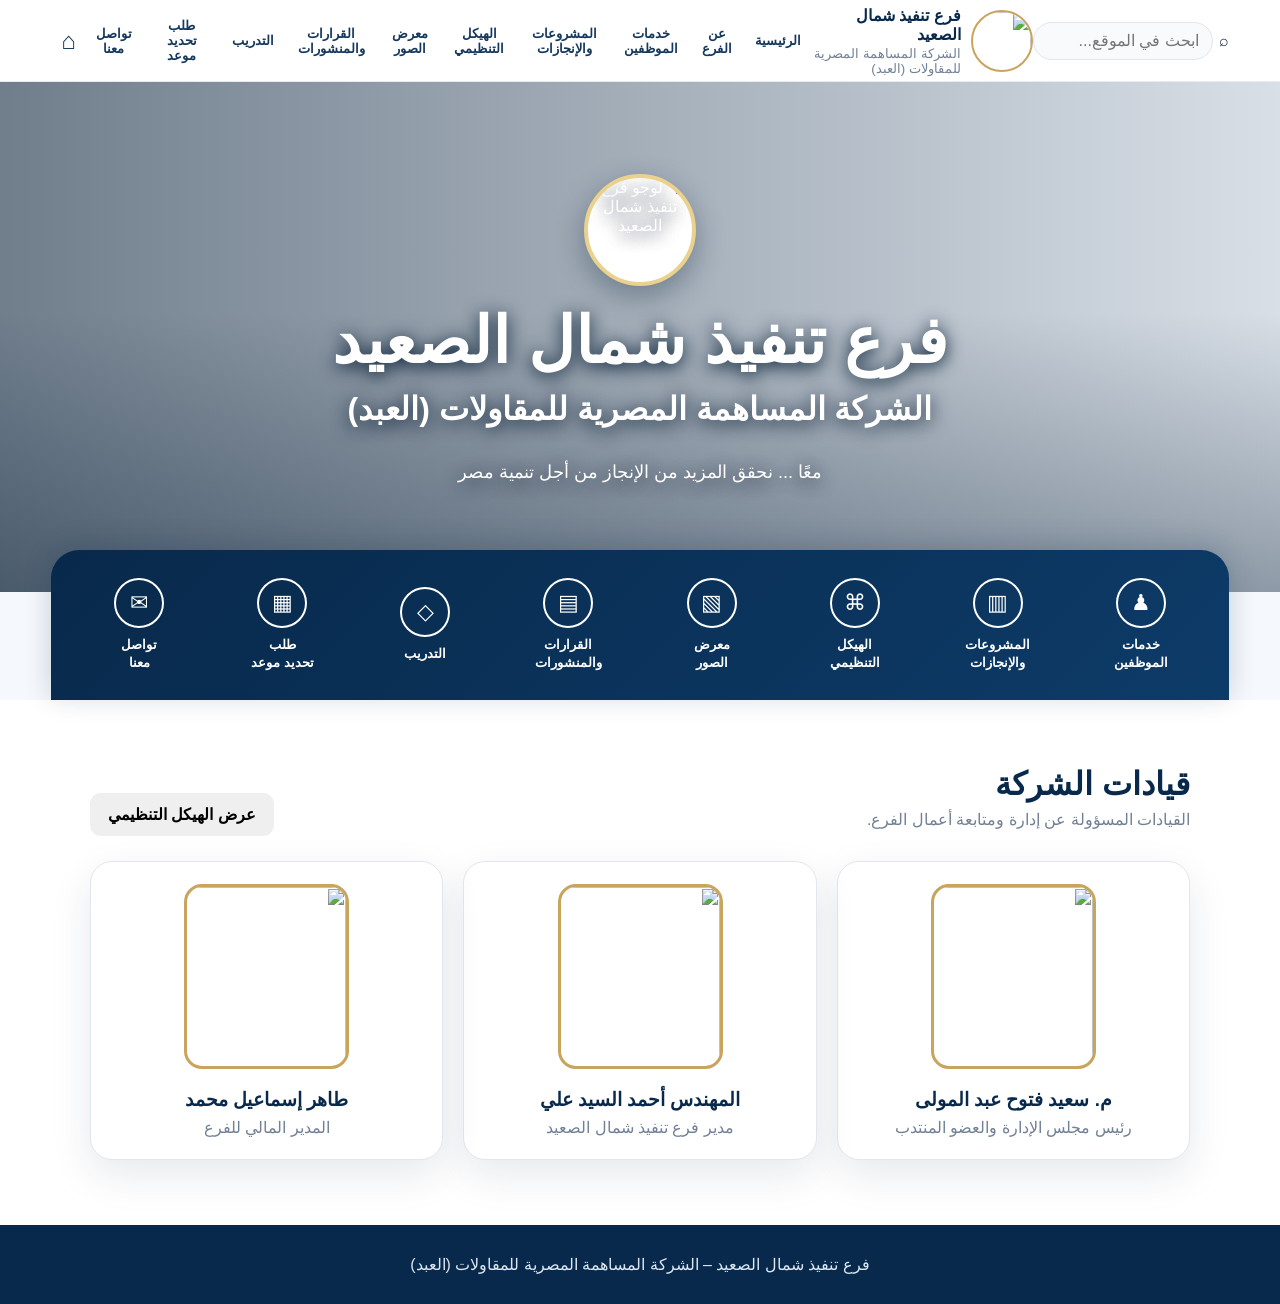
==== index.html @ 3999a6b5 "Add files via upload" ====
<!doctype html><html lang="ar" dir="rtl"><head><meta charset="utf-8"><meta name="viewport" content="width=device-width,initial-scale=1"><title>فرع تنفيذ شمال الصعيد | المنصة المؤسسية</title><style>
:root{--navy:#08294b;--navy2:#0d3b68;--blue:#1767a8;--gold:#c8a45d;--gold2:#ead28e;--bg:#f5f8fc;--line:#e1e7ef;--text:#132238;--muted:#718096;--green:#1f9d73;--red:#c94c4c;--shadow:0 15px 40px rgba(8,41,75,.10)}*{box-sizing:border-box}html,body{margin:0;font-family:"Segoe UI",Tahoma,Arial,sans-serif;background:var(--bg);color:var(--text)}button,input,select,textarea{font:inherit}button{cursor:pointer}.hidden{display:none!important}.top{height:82px;background:#fff;display:flex;align-items:center;justify-content:space-between;padding:0 4%;position:sticky;top:0;z-index:100;border-bottom:1px solid #e6ebf2}.top .brand{display:flex;align-items:center;gap:10px}.brand img{width:62px;height:62px;object-fit:cover;border-radius:50%;border:2px solid var(--gold)}.brand b{color:var(--navy);font-size:16px}.brand small{display:block;color:var(--muted);margin-top:2px}.topnav{display:flex;gap:3px;align-items:center}.topnav button,.homeicon{border:0;background:transparent;color:#14385e;padding:10px 10px;border-radius:9px;font-weight:700;font-size:13px}.topnav button:hover,.homeicon:hover{background:#eef4fa}.homeicon{font-size:24px}.search{display:flex;align-items:center;gap:6px}.search input{width:180px;border:1px solid #dfe6ee;border-radius:22px;padding:9px 13px;background:#f8fafc}.hero{min-height:510px;background:linear-gradient(90deg,rgba(3,26,49,.55),rgba(7,41,75,.12)),url('assets/hero-bg.png') center/cover;display:grid;place-items:center;text-align:center;color:#fff;position:relative}.hero:after{content:"";position:absolute;inset:0;background:linear-gradient(180deg,transparent 45%,rgba(3,25,48,.35))}.hero-content{position:relative;z-index:1;text-shadow:0 3px 18px #001a30;display:flex;flex-direction:column;align-items:center}.hero-logo{width:112px;height:112px;border-radius:50%;object-fit:cover;border:4px solid #ead28e;box-shadow:0 10px 30px #001a3055;margin-bottom:18px;background:#fff}.hero h1{font-size:clamp(40px,5vw,68px);margin:0 0 12px}.hero h2{font-size:clamp(20px,2.5vw,32px);margin:0 0 15px}.hero p{font-size:18px}.quick{width:min(1180px,92%);margin:-42px auto 0;position:relative;z-index:5;background:linear-gradient(135deg,var(--navy),var(--navy2));border-radius:28px 28px 0 0;padding:20px;display:grid;grid-template-columns:repeat(8,1fr);gap:7px;box-shadow:0 -4px 28px rgba(8,41,75,.2)}.quick button{border:0;background:transparent;color:#fff;border-radius:16px;min-height:105px;padding:8px 4px;display:flex;flex-direction:column;align-items:center;justify-content:center;gap:8px}.quick button:hover{background:#ffffff14;transform:translateY(-2px)}.qi{width:50px;height:50px;border:2px solid #fff;border-radius:50%;display:grid;place-items:center;font-size:22px}.quick strong{font-size:13px;line-height:1.4}.leaders{padding:65px 7%;background:#fff}.sectionhead{display:flex;justify-content:space-between;align-items:end;gap:20px;max-width:1100px;margin:0 auto 25px}.sectionhead h2{margin:0;color:var(--navy);font-size:32px}.sectionhead p{margin:7px 0;color:var(--muted)}.cards{display:grid;grid-template-columns:repeat(3,1fr);gap:20px;max-width:1100px;margin:auto}.leader{background:#fff;border:1px solid var(--line);border-radius:22px;padding:22px;text-align:center;box-shadow:var(--shadow)}.leader img{width:165px;height:185px;object-fit:cover;border-radius:18px;border:3px solid var(--gold)}.leader h3{color:var(--navy);margin:13px 0 7px}.leader p{color:var(--muted);margin:0}.footer{background:var(--navy);color:#dce7f3;padding:30px 7%;text-align:center}.watermark{position:fixed;left:50%;top:50%;transform:translate(-50%,-50%);width:min(430px,42vw);height:min(430px,42vw);background:url('assets/logo-watermark.png') center/contain no-repeat;opacity:.09;pointer-events:none;z-index:2}.screen{min-height:calc(100vh - 82px);padding:28px 6%;position:relative;z-index:10}.back{border:1px solid var(--line);background:#fff;color:var(--navy);padding:10px 16px;border-radius:11px;font-weight:800;margin-bottom:18px}.panel{background:#fff;border:1px solid var(--line);border-radius:20px;padding:25px;box-shadow:var(--shadow)}.grid{display:grid;grid-template-columns:repeat(3,1fr);gap:18px}.card{background:#fff;border:1px solid var(--line);border-radius:18px;padding:20px;box-shadow:0 8px 25px rgba(8,41,75,.06)}.btn{border:0;border-radius:11px;padding:12px 18px;font-weight:800}.gold{background:linear-gradient(135deg,var(--gold),var(--gold2));color:var(--navy)}.blue{background:var(--navy);color:#fff}.login{min-height:100vh;background:linear-gradient(90deg,rgba(3,26,49,.66),rgba(7,41,75,.25)),url('assets/hero-bg.png') center/cover;display:grid;place-items:center;padding:25px}.loginbox{width:min(470px,100%);background:#fff;border-radius:25px;padding:32px;box-shadow:0 30px 80px #00172e88}.loginbox .logo{width:100px;height:100px;display:block;margin:0 auto 15px;border-radius:50%;border:3px solid var(--gold);object-fit:cover}.loginbox h1{text-align:center;color:var(--navy);margin:0}.loginbox p{text-align:center;color:var(--muted)}label{display:block;font-weight:800;margin:15px 0 7px}input,select,textarea{width:100%;padding:13px;border:1px solid #d8e0e9;border-radius:11px;background:#fbfcfe;outline:0}input:focus,select:focus,textarea:focus{border-color:var(--gold);box-shadow:0 0 0 3px #c8a45d22}.passwrap{position:relative}.passwrap input{padding-left:55px}.eye{position:absolute;left:8px;top:50%;transform:translateY(-50%);border:0;background:transparent;width:40px;height:40px;color:#526b84}.remember{display:flex;align-items:center;gap:8px;font-weight:700;margin:15px 0}.remember input{width:auto}.loginbtn{width:100%;border:0;border-radius:11px;padding:14px;background:var(--navy);color:#fff;font-weight:900}.internal{min-height:100vh;background:#f3f6fa}.sidebar{position:fixed;right:0;top:0;bottom:0;width:280px;background:linear-gradient(180deg,#06172c,#0b3158);color:#fff;padding:20px 14px;z-index:200;overflow:auto}.sidebrand{display:flex;gap:10px;align-items:center;padding:7px 8px 20px;border-bottom:1px solid #ffffff18}.sidebrand img{width:46px;height:46px;border-radius:50%;border:2px solid var(--gold);object-fit:cover}.sidebrand small{display:block;color:#b6c6d8}.sidemenu{margin-top:15px}.sidemenu button{width:100%;border:0;background:transparent;color:#d8e3ef;text-align:right;padding:12px 13px;border-radius:10px;margin:2px 0}.sidemenu button:hover,.sidemenu button.active{background:#ffffff14;color:#fff}.main{margin-right:280px;min-height:100vh}.internalhead{height:78px;background:#fff;border-bottom:1px solid var(--line);display:flex;align-items:center;justify-content:space-between;padding:0 28px;position:sticky;top:0;z-index:150}.content{padding:28px}.welcome{background:linear-gradient(135deg,var(--navy),#145386);color:#fff;border-radius:22px;padding:27px;display:flex;justify-content:space-between;align-items:center}.stats{display:grid;grid-template-columns:repeat(4,1fr);gap:15px;margin:18px 0}.stat{background:#fff;border:1px solid var(--line);border-radius:16px;padding:18px}.stat b{font-size:27px;color:var(--navy);display:block}.servicegrid,.itgrid{display:grid;grid-template-columns:repeat(4,1fr);gap:16px}.service,.itcard{background:#fff;border:1px solid var(--line);border-radius:18px;padding:20px;cursor:pointer;box-shadow:0 8px 25px rgba(8,41,75,.05)}.service:hover,.itcard:hover{transform:translateY(-2px);box-shadow:var(--shadow)}.icon{width:48px;height:48px;border-radius:14px;background:#f6efe0;color:#826525;display:grid;place-items:center;font-size:22px;margin-bottom:12px}.service h3,.itcard h3{color:var(--navy);margin:0 0 7px}.service p,.itcard p{color:var(--muted);font-size:13px;line-height:1.7}.toast{position:fixed;bottom:22px;left:22px;background:var(--navy);color:#fff;padding:13px 18px;border-radius:11px;z-index:500;display:none}.toast.show{display:block}.modal{position:fixed;inset:0;background:#0008;z-index:400;display:grid;place-items:center;padding:20px}.modalbox{background:#fff;border-radius:20px;padding:25px;width:min(430px,100%)}.table{width:100%;border-collapse:collapse}.table th,.table td{padding:12px;border-bottom:1px solid #eee;text-align:right}.table th{color:var(--navy);background:#f7f9fb}.notice{padding:15px;border-right:4px solid var(--gold);background:#fff8e9;border-radius:12px;color:#654e1e}.public-title{margin-bottom:22px}.public-title h2{margin:0;color:var(--navy);font-size:30px}.public-title p{color:var(--muted)}.gallery{display:grid;grid-template-columns:repeat(3,1fr);gap:18px}.gallery img{width:100%;height:240px;object-fit:cover;border-radius:18px}.permission{text-align:center;padding:70px}.permission .lock{font-size:50px}@media(max-width:1050px){.topnav{display:none}.search{display:none}.quick{grid-template-columns:repeat(4,1fr)}.grid,.cards,.gallery{grid-template-columns:1fr 1fr}.servicegrid,.itgrid{grid-template-columns:1fr 1fr}.sidebar{width:230px}.main{margin-right:230px}.stats{grid-template-columns:1fr 1fr}}@media(max-width:650px){.hero{min-height:430px}.quick{grid-template-columns:repeat(2,1fr)}.grid,.cards,.gallery,.servicegrid,.itgrid,.stats{grid-template-columns:1fr}.sidebar{position:relative;width:100%;height:auto}.main{margin:0}.internalhead{position:relative}.welcome{display:block}.content{padding:16px}.watermark{width:300px;height:300px}}
</style></head><body><div id="app"></div><div id="toast" class="toast"></div><div id="modal" class="hidden"></div><div class="watermark"></div><script>
const accounts={
'NEE-00125':{pass:'North@2026',name:'أحمد محمد',title:'مهندس تنفيذ',dept:'فرع تنفيذ شمال الصعيد',role:'موظف',perms:['hr','training','complaints','decisions','announcements','employee']},
'NEE-ST001':{pass:'Store@2026',name:'محمود علي',title:'مسؤول المخازن',dept:'إدارة المخازن',role:'مسؤول المخازن',perms:['hr','warehouse','training','complaints','decisions','announcements','employee']},
'NEE-PL001':{pass:'Plan@2026',name:'سارة أحمد',title:'مسؤول التخطيط والمتابعة',dept:'التخطيط والمتابعة',role:'التخطيط والمتابعة',perms:['hr','reports','training','complaints','decisions','announcements','employee']},
'NEE-MGR001':{pass:'Manager@2026',name:'المهندس أحمد السيد علي',title:'مدير فرع تنفيذ شمال الصعيد',dept:'الإدارة العليا للفرع',role:'مدير الفرع',perms:['all']},
'NEE-IT001':{pass:'IT@2026',name:'خالد حسن',title:'مسؤول نظم المعلومات',dept:'تكنولوجيا المعلومات',role:'IT Administrator',perms:['hr','training','complaints','decisions','announcements','employee','admin']}
};let current=null;
const esc=s=>String(s).replace(/[&<>"']/g,m=>({'&':'&amp;','<':'&lt;','>':'&gt;','"':'&quot;',"'":'&#039;'}[m]));
function toast(t){const e=document.getElementById('toast');e.textContent=t;e.classList.add('show');setTimeout(()=>e.classList.remove('show'),2200)}
function home(){document.getElementById('app').innerHTML=`<header class="top"><div class="search"><span>⌕</span><input placeholder="ابحث في الموقع..." onkeydown="if(event.key==='Enter')toast('جاري البحث في الموقع')"></div><div class="brand"><img src="assets/logo.jpeg"><div><b>فرع تنفيذ شمال الصعيد</b><small>الشركة المساهمة المصرية للمقاولات (العبد)</small></div></div><nav class="topnav"><button onclick="home()">الرئيسية</button><button onclick="publicPage('about')">عن الفرع</button><button onclick="login()">خدمات الموظفين</button><button onclick="publicPage('projects')">المشروعات والإنجازات</button><button onclick="publicPage('org')">الهيكل التنظيمي</button><button onclick="publicPage('gallery')">معرض الصور</button><button onclick="publicPage('decisions')">القرارات والمنشورات</button><button onclick="publicPage('training')">التدريب</button><button onclick="appointment()">طلب تحديد موعد</button><button onclick="publicPage('contact')">تواصل معنا</button></nav><button class="homeicon" onclick="home()">⌂</button></header><section class="hero"><div class="hero-content"><img class="hero-logo" src="assets/logo.jpeg" alt="لوجو فرع تنفيذ شمال الصعيد"><h1>فرع تنفيذ شمال الصعيد</h1><h2>الشركة المساهمة المصرية للمقاولات (العبد)</h2><p>معًا ... نحقق المزيد من الإنجاز من أجل تنمية مصر</p></div></section><div class="quick"><button onclick="login()"><span class="qi">♟</span><strong>خدمات<br>الموظفين</strong></button><button onclick="publicPage('projects')"><span class="qi">▥</span><strong>المشروعات<br>والإنجازات</strong></button><button onclick="publicPage('org')"><span class="qi">⌘</span><strong>الهيكل<br>التنظيمي</strong></button><button onclick="publicPage('gallery')"><span class="qi">▧</span><strong>معرض<br>الصور</strong></button><button onclick="publicPage('decisions')"><span class="qi">▤</span><strong>القرارات<br>والمنشورات</strong></button><button onclick="publicPage('training')"><span class="qi">◇</span><strong>التدريب</strong></button><button onclick="appointment()"><span class="qi">▦</span><strong>طلب<br>تحديد موعد</strong></button><button onclick="publicPage('contact')"><span class="qi">✉</span><strong>تواصل<br>معنا</strong></button></div><section class="leaders"><div class="sectionhead"><div><h2>قيادات الشركة</h2><p>القيادات المسؤولة عن إدارة ومتابعة أعمال الفرع.</p></div><button class="btn" onclick="publicPage('org')">عرض الهيكل التنظيمي</button></div><div class="cards"><div class="leader"><img src="assets/saeed.jpg"><h3>م. سعيد فتوح عبد المولى</h3><p>رئيس مجلس الإدارة والعضو المنتدب</p></div><div class="leader"><img src="assets/ahmed.jpg"><h3>المهندس أحمد السيد علي</h3><p>مدير فرع تنفيذ شمال الصعيد</p></div><div class="leader"><img src="assets/taher.jpg"><h3>طاهر إسماعيل محمد</h3><p>المدير المالي للفرع</p></div></div></section><footer class="footer">فرع تنفيذ شمال الصعيد – الشركة المساهمة المصرية للمقاولات (العبد)</footer>`}
function back(){home()}
function publicPage(id){const pages={about:['عن الفرع','نبذة تعريفية عن الفرع ونطاق العمل.','<div class="panel"><p style="line-height:2">فرع تنفيذ شمال الصعيد تابع للشركة المساهمة المصرية للمقاولات (العبد)، ويعمل في مجالات التشييد والبنية الأساسية والمرافق.</p><div class="grid"><div class="card"><h3>نطاق العمل</h3><p>العاصمة الإدارية الجديدة، الفيوم، بني سويف، المنيا، أسيوط، سوهاج.</p></div><div class="card"><h3>مجالات العمل</h3><p>التشييد، البنية الأساسية، شبكات المياه والصرف والمشروعات المرتبطة بخطط الدولة.</p></div><div class="card"><h3>المنصة</h3><p>منصة عامة وبوابة موظفين داخلية وفق الصلاحيات.</p></div></div></div>'],projects:['المشروعات والإنجازات','نماذج من مشروعات الفرع.','<div class="grid"><div class="card"><h3>محطة مياه طهطا وشبكاتها – سوهاج</h3><p>مشروع مياه وشبكات بمحافظة سوهاج.</p></div><div class="card"><h3>مشروعات البنية الأساسية</h3><p>تنفيذ ومتابعة مشروعات البنية الأساسية ضمن نطاق الفرع.</p></div><div class="card"><h3>العاصمة الإدارية الجديدة</h3><p>أعمال ومشروعات بالحي الأول – الأسبقية الأولى.</p></div></div>'],org:['الهيكل التنظيمي للفرع','قيادات الفرع والمسؤوليات الرئيسية.','<div class="cards"><div class="leader"><div style="font-size:55px">👤</div><h3>رئيس مجلس الإدارة غير التنفيذي</h3><p>تضاف الصورة بعد اعتمادها.</p></div><div class="leader"><img src="assets/saeed.jpg"><h3>م. سعيد فتوح عبد المولى</h3><p>رئيس مجلس الإدارة والعضو المنتدب</p></div><div class="leader"><img src="assets/ahmed.jpg"><h3>المهندس أحمد السيد علي</h3><p>مدير فرع تنفيذ شمال الصعيد</p></div><div class="leader"><img src="assets/taher.jpg"><h3>طاهر إسماعيل محمد</h3><p>المدير المالي للفرع</p></div></div>'],gallery:['معرض الصور','لقطات من أعمال ومشروعات الفرع.','<div class="gallery"><img src="assets/hero-bg.png"><img src="assets/hero-bg.png"><img src="assets/hero-bg.png"></div>'],decisions:['القرارات والمنشورات','محتوى عام منشور للزوار.','<div class="grid"><div class="card"><h3>قرارات ومنشورات الفرع</h3><p>هذه الصفحة العامة تعرض ما تم اعتماده للنشر.</p></div></div>'],training:['التدريب','برامج ومجالات التدريب.','<div class="grid"><div class="card"><h3>إدارة المشروعات</h3><p>برامج تدريبية في إدارة المشروعات.</p></div><div class="card"><h3>إدارة العقود وFIDIC</h3><p>برامج متخصصة في إدارة العقود.</p></div></div>'],contact:['تواصل معنا','بيانات التواصل مع الفرع.','<div class="panel"><p><b>الهاتف:</b> يضاف من لوحة IT</p><p><b>العنوان:</b> فرع تنفيذ شمال الصعيد</p><p><b>البريد:</b> يضاف من لوحة IT</p></div>']};const p=pages[id];if(!p)return home();document.getElementById('app').innerHTML=`<header class="top"><div></div><div class="brand"><img src="assets/logo.jpeg"><div><b>فرع تنفيذ شمال الصعيد</b><small>الشركة المساهمة المصرية للمقاولات (العبد)</small></div></div><button class="homeicon" onclick="home()">⌂</button></header><main class="screen"><button class="back" onclick="home()">← العودة للرئيسية</button><div class="public-title"><h2>${p[0]}</h2><p>${p[1]}</p></div>${p[2]}</main>`}
function appointment(){document.getElementById('app').innerHTML=`<header class="top"><div></div><div class="brand"><img src="assets/logo.jpeg"><div><b>فرع تنفيذ شمال الصعيد</b><small>الشركة المساهمة المصرية للمقاولات (العبد)</small></div></div><button class="homeicon" onclick="home()">⌂</button></header><main class="screen"><button class="back" onclick="home()">← العودة للرئيسية</button><div class="panel" style="max-width:850px;margin:auto"><div class="public-title"><h2>طلب تحديد موعد</h2><p>يمكنك إرسال طلب لمقابلة أحد المسؤولين.</p></div><label>الاسم</label><input id="apName"><label>رقم الهاتف</label><input id="apPhone"><label>الشخص المطلوب مقابلته</label><input id="apPerson"><label>سبب الزيارة</label><input id="apReason"><label>التاريخ المقترح</label><input id="apDate" type="date"><label>التفاصيل</label><textarea id="apDetails" rows="4"></textarea><button class="btn gold" style="margin-top:18px" onclick="sendAppointment()">إرسال الطلب</button></div></main>`}
function sendAppointment(){if(!document.getElementById('apName').value||!document.getElementById('apPhone').value){toast('يرجى إدخال الاسم ورقم الهاتف');return}toast('تم إرسال طلب الموعد بنجاح');setTimeout(home,700)}
function login(){document.getElementById('app').innerHTML=`<main class="login"><div class="loginbox"><img class="logo" src="assets/logo.jpeg"><h1>بوابة خدمات الموظفين</h1><p>فرع تنفيذ شمال الصعيد</p><label>اسم المستخدم</label><input id="user" autocomplete="username" placeholder="مثال: NEE-00125"><label>كلمة المرور</label><div class="passwrap"><input id="pass" type="password" autocomplete="current-password" placeholder="••••••••"><button class="eye" type="button" onclick="togglePassword()" aria-label="إظهار كلمة المرور">◉</button></div><label class="remember"><input id="remember" type="checkbox"> تذكرني على هذا الجهاز</label><button class="loginbtn" onclick="doLogin()">تسجيل الدخول</button><button class="btn" style="width:100%;margin-top:10px" onclick="home()">العودة للموقع العام</button></div></main>`;try{const r=JSON.parse(localStorage.getItem('northRemember')||'null');if(r&&accounts[r.u]&&accounts[r.u].pass===r.p){user.value=r.u;pass.value=r.p;remember.checked=true}}catch(e){}}
function togglePassword(){const p=document.getElementById('pass');if(!p)return;p.type=p.type==='password'?'text':'password'}
function doLogin(){const u=document.getElementById('user').value.trim(),p=document.getElementById('pass').value;if(!accounts[u]||accounts[u].pass!==p){toast('اسم المستخدم أو كلمة المرور غير صحيحة');return}if(document.getElementById('remember').checked)localStorage.setItem('northRemember',JSON.stringify({u,p}));else localStorage.removeItem('northRemember');current={...accounts[u],id:u};internal()}
function can(k){return current&& (current.perms.includes('all')||current.perms.includes(k))}
function internal(){document.getElementById('app').innerHTML=`<div class="internal"><aside class="sidebar"><div class="sidebrand"><img src="assets/logo.jpeg"><div><b>شمال الصعيد</b><small>بوابة الموظفين</small></div></div><div class="sidemenu"><button onclick="dashboard()">⌂ لوحة التحكم</button><button onclick="profile()">👤 ملفي الوظيفي</button><b style="display:block;color:#7890a8;font-size:11px;padding:18px 12px 6px">الخدمات</b>${[['hr','👤 الموارد البشرية'],['warehouse','📦 المخازن'],['reports','📊 التقارير والمتابعة'],['employee','🏆 الموظف المثالي'],['training','🎓 التدريب'],['complaints','💬 الشكاوى والمقترحات'],['decisions','📜 القرارات والمنشورات'],['announcements','📣 إعلانات الموظفين'],['assets','🚗 الأصول والحركة'],['admin','⚙ الإدارة الفنية للنظام']].map(x=>`<button onclick="service('${x[0]}')">${x[1]}</button>`).join('')}<button onclick="logout()">↪ تسجيل الخروج</button></div></aside><main class="main"><header class="internalhead"><div><b>بوابة خدمات الموظفين</b><span style="color:#8996a7"> / ${esc(current.role)}</span></div><div><b>${esc(current.name)}</b> <button class="btn" onclick="logout()">تسجيل الخروج</button></div></header><div class="content" id="inside"></div></main></div>`;dashboard()}
function dashboard(){document.getElementById('inside').innerHTML=`<div class="welcome"><div><h1>مرحبًا بك، ${esc(current.name)}</h1><p>${esc(current.title)} • ${esc(current.dept)}</p></div><div>● الحساب نشط</div></div><div class="stats"><div class="stat">الإجازات المتاحة<b>21</b>يوم</div><div class="stat">طلبات قيد المتابعة<b>3</b>طلب</div><div class="stat">التقييم السنوي<b>92%</b></div><div class="stat">اكتمال الملف<b>88%</b></div></div><h2 style="color:var(--navy)">الخدمات المتاحة</h2><div class="servicegrid">${[['hr','👤','الموارد البشرية','الملف الوظيفي والإجازات وتقييم الأداء.'],['warehouse','📦','المخازن','الأصناف والكميات والمخازن.'],['reports','📊','التقارير والمتابعة','متابعة المشروعات والمؤشرات.'],['employee','🏆','الموظف المثالي','سجل التكريم والاختيار.'],['training','🎓','التدريب','البرامج والتسجيل والسجل التدريبي.'],['complaints','💬','الشكاوى والمقترحات','تقديم ومتابعة الطلبات.'],['decisions','📜','القرارات والمنشورات','محتوى داخلي للموظفين.'],['announcements','📣','الإعلانات','التنبيهات الداخلية.'],['assets','🚗','الأصول والحركة','السيارات والوحدات والحركة.'],['admin','⚙️','الإدارة الفنية للنظام','إدارة المستخدمين والمحتوى والصلاحيات.']].map(x=>`<div class="service" onclick="service('${x[0]}')"><div class="icon">${x[1]}</div><h3>${x[2]}</h3><p>${x[3]}</p><b style="font-size:12px;color:${can(x[0])?'var(--green)':'var(--red)'}">${can(x[0])?'✓ لديك صلاحية الدخول':'⊘ بدون صلاحية'}</b></div>`).join('')}</div>`}
function profile(){document.getElementById('inside').innerHTML=`<h2 style="color:var(--navy)">ملفي الوظيفي</h2><div class="panel"><div class="grid">${[['كود الموظف',current.id],['الاسم',current.name],['الوظيفة',current.title],['الإدارة',current.dept],['المدير المباشر','مدير الإدارة المختصة'],['سنة التعيين','2018'],['نوع التعاقد','دائم'],['المؤهل','بكالوريوس هندسة'],['آخر ترقية','2025']].map(x=>`<div class="card"><small style="color:var(--muted)">${x[0]}</small><h3 style="color:var(--navy)">${esc(x[1])}</h3></div>`).join('')}</div></div>`}
function service(k){if(!can(k)){document.getElementById('inside').innerHTML=`<div class="panel permission"><div class="lock">🔒</div><h2 style="color:var(--navy)">ليس لديك الصلاحية للدخول إلى هذه المنصة.</h2><button class="btn gold" onclick="dashboard()">العودة للوحة التحكم</button></div>`;return}const f={hr:hr,warehouse:warehouse,reports:reports,employee:employee,training:training,complaints:complaints,decisions:decisions,announcements:announcements,assets:assets,admin:admin};f[k]()}
function simple(title,text,action){document.getElementById('inside').innerHTML=`<div class="public-title"><h2>${title}</h2><p>${text}</p></div><div class="panel">${action||'<p>المحتوى سيظهر هنا.</p>'}</div>`}
function hr(){simple('الموارد البشرية','الملف الوظيفي والإجازات وتقييم الأداء.',`<div class="grid"><div class="card"><h3>الإجازة الاعتيادية</h3><p>الرصيد: 21 يومًا</p><button class="btn gold" onclick="toast('تم فتح طلب الإجازة')">طلب إجازة</button></div><div class="card"><h3>الإجازة العارضة</h3><p>الرصيد المتاح: 6 أيام</p><button class="btn gold" onclick="toast('تم فتح الطلب')">طلب إجازة</button></div><div class="card"><h3>تقييم الأداء</h3><p>آخر تقييم: ممتاز – 92%</p></div></div>`)}
function warehouse(){simple('منصة المخازن','ابحث عن الصنف قبل إنشاء طلب شراء.',`<input id="item" value="ماسورة HDPE 315"><button class="btn gold" style="margin-top:10px" onclick="toast('المتاح: 9,300 متر – مخازن سوهاج وأسيوط وبني سويف')">بحث</button>`)}
function reports(){simple('التقارير والمتابعة','لوحات متابعة المشروعات والمؤشرات.',`<div class="stats"><div class="stat">المشروعات النشطة<b>28</b></div><div class="stat">مشروعات بطيئة<b>6</b></div><div class="stat">التنفيذ المتوسط<b>78%</b></div><div class="stat">الصرف<b>71%</b></div></div>`)}
function employee(){simple('الموظف المثالي','سجل التكريم والاختيار.',`<div class="card"><h3>الموظف المثالي الحالي</h3><p>تضاف بيانات التكريم بعد الاعتماد.</p></div>`)}
function training(){simple('التدريب','البرامج المتاحة والتسجيل.',`<div class="grid"><div class="card"><h3>إدارة العقود وFIDIC</h3><p>24 ساعة – متاح للتسجيل.</p><button class="btn gold" onclick="toast('تم تسجيل طلبك في البرنامج')">طلب التسجيل</button></div><div class="card"><h3>إدارة المشروعات</h3><p>30 ساعة – متاح للتسجيل.</p><button class="btn gold" onclick="toast('تم تسجيل طلبك في البرنامج')">طلب التسجيل</button></div></div>`)}
function complaints(){simple('الشكاوى والمقترحات','تقديم الطلب ومتابعته.',`<label>نوع الطلب</label><select><option>مقترح</option><option>شكوى</option></select><label>الموضوع</label><input><label>التفاصيل</label><textarea rows="5"></textarea><button class="btn gold" style="margin-top:12px" onclick="toast('تم تسجيل الطلب برقم CMP-2026-014')">إرسال</button>`)}
function decisions(){simple('القرارات والمنشورات','محتوى داخلي للموظفين.',`<div class="card"><h3>تنظيم إجراءات العمل</h3><p>منشور بتاريخ 05/10/2026</p><button class="btn blue" onclick="toast('فتح القرار')">عرض</button></div>`)}
function announcements(){simple('إعلانات الموظفين','التنبيهات والتعليمات الداخلية.',`<div class="notice"><b>تنبيه:</b> سيتم تحديث بيانات تقييم الأداء السنوي خلال الأسبوع القادم.</div>`)}
function assets(){simple('الأصول والحركة','السيارات والوحدات السكنية والوقود والحركة.',`<div class="stats"><div class="stat">السيارات<b>18</b></div><div class="stat">بالخدمة<b>14</b></div><div class="stat">الوحدات السكنية<b>7</b></div><div class="stat">تحتاج متابعة<b>3</b></div></div>`)}
function admin(){document.getElementById('inside').innerHTML=`<div class="welcome"><div><h1>مرحبًا، ${esc(current.name)}</h1><p>لوحة تحكم تقنية المعلومات لإدارة محتوى الموقع والمستخدمين والصلاحيات.</p></div><b>IT Administrator</b></div><h2 style="color:var(--navy)">الإدارة السريعة</h2><div class="itgrid">${[['home','⌂','إدارة الصفحة الرئيسية','تعديل النصوص والصور والروابط.'],['content','▤','إدارة المحتوى','الأخبار والقرارات والمنشورات.'],['users','♟','إدارة الموظفين','إضافة وتعديل وتفعيل الحسابات.'],['permissions','◈','إدارة الصلاحيات','الأدوار والوصول للمنصات.'],['projects','▥','إدارة المشروعات','إضافة وتحديث المشروعات والإنجازات.'],['gallery','▧','معرض الصور','رفع الصور وترتيبها.'],['month','★','موظف الشهر','إضافة بيانات التكريم والنشر.'],['settings','⚙','الإعدادات العامة','العنوان والاتصال والبريد.']].map(x=>`<div class="itcard" onclick="itAction('${x[0]}')"><div class="icon">${x[1]}</div><h3>${x[2]}</h3><p>${x[3]}</p></div>`).join('')}</div><div class="panel" style="margin-top:20px"><h3 style="color:var(--navy)">سجل التعديلات</h3><table class="table"><tr><th>المستخدم</th><th>العملية</th><th>القسم</th><th>الحالة</th></tr><tr><td>${esc(current.name)}</td><td>تسجيل دخول</td><td>النظام</td><td>ناجح</td></tr><tr><td>${esc(current.name)}</td><td>مراجعة الصلاحيات</td><td>الموظفون</td><td>مكتمل</td></tr></table></div>`}
function itAction(k){const labels={home:'إدارة الصفحة الرئيسية',content:'إدارة المحتوى',users:'إدارة الموظفين',permissions:'إدارة الصلاحيات',projects:'إدارة المشروعات',gallery:'معرض الصور',month:'موظف الشهر',settings:'الإعدادات العامة'};document.getElementById('inside').innerHTML=`<button class="back" onclick="admin()">← العودة للوحة IT</button><div class="panel"><h2 style="color:var(--navy)">${labels[k]}</h2><p>هذه الشاشة مخصصة لموظف IT لإجراء التعديلات وحفظها. في النسخة الإنتاجية سيتم ربطها بقاعدة البيانات وتسجيل كل تعديل.</p><label>مثال على التعديل</label><input placeholder="أدخل البيانات الجديدة"><button class="btn gold" style="margin-top:15px" onclick="toast('تم حفظ التعديل في النسخة التجريبية')">حفظ التعديل</button></div>`}
function logout(){document.getElementById('modal').className='modal';document.getElementById('modal').innerHTML=`<div class="modalbox"><h3 style="color:var(--navy)">تأكيد تسجيل الخروج</h3><p>هل تريد تسجيل الخروج؟</p><button class="btn" onclick="closeModal()">إلغاء</button> <button class="btn gold" onclick="confirmLogout()">تسجيل الخروج</button></div>`}
function closeModal(){document.getElementById('modal').className='hidden';document.getElementById('modal').innerHTML=''}function confirmLogout(){current=null;closeModal();home();toast('تم تسجيل الخروج بنجاح')}
home();
</script></body></html>
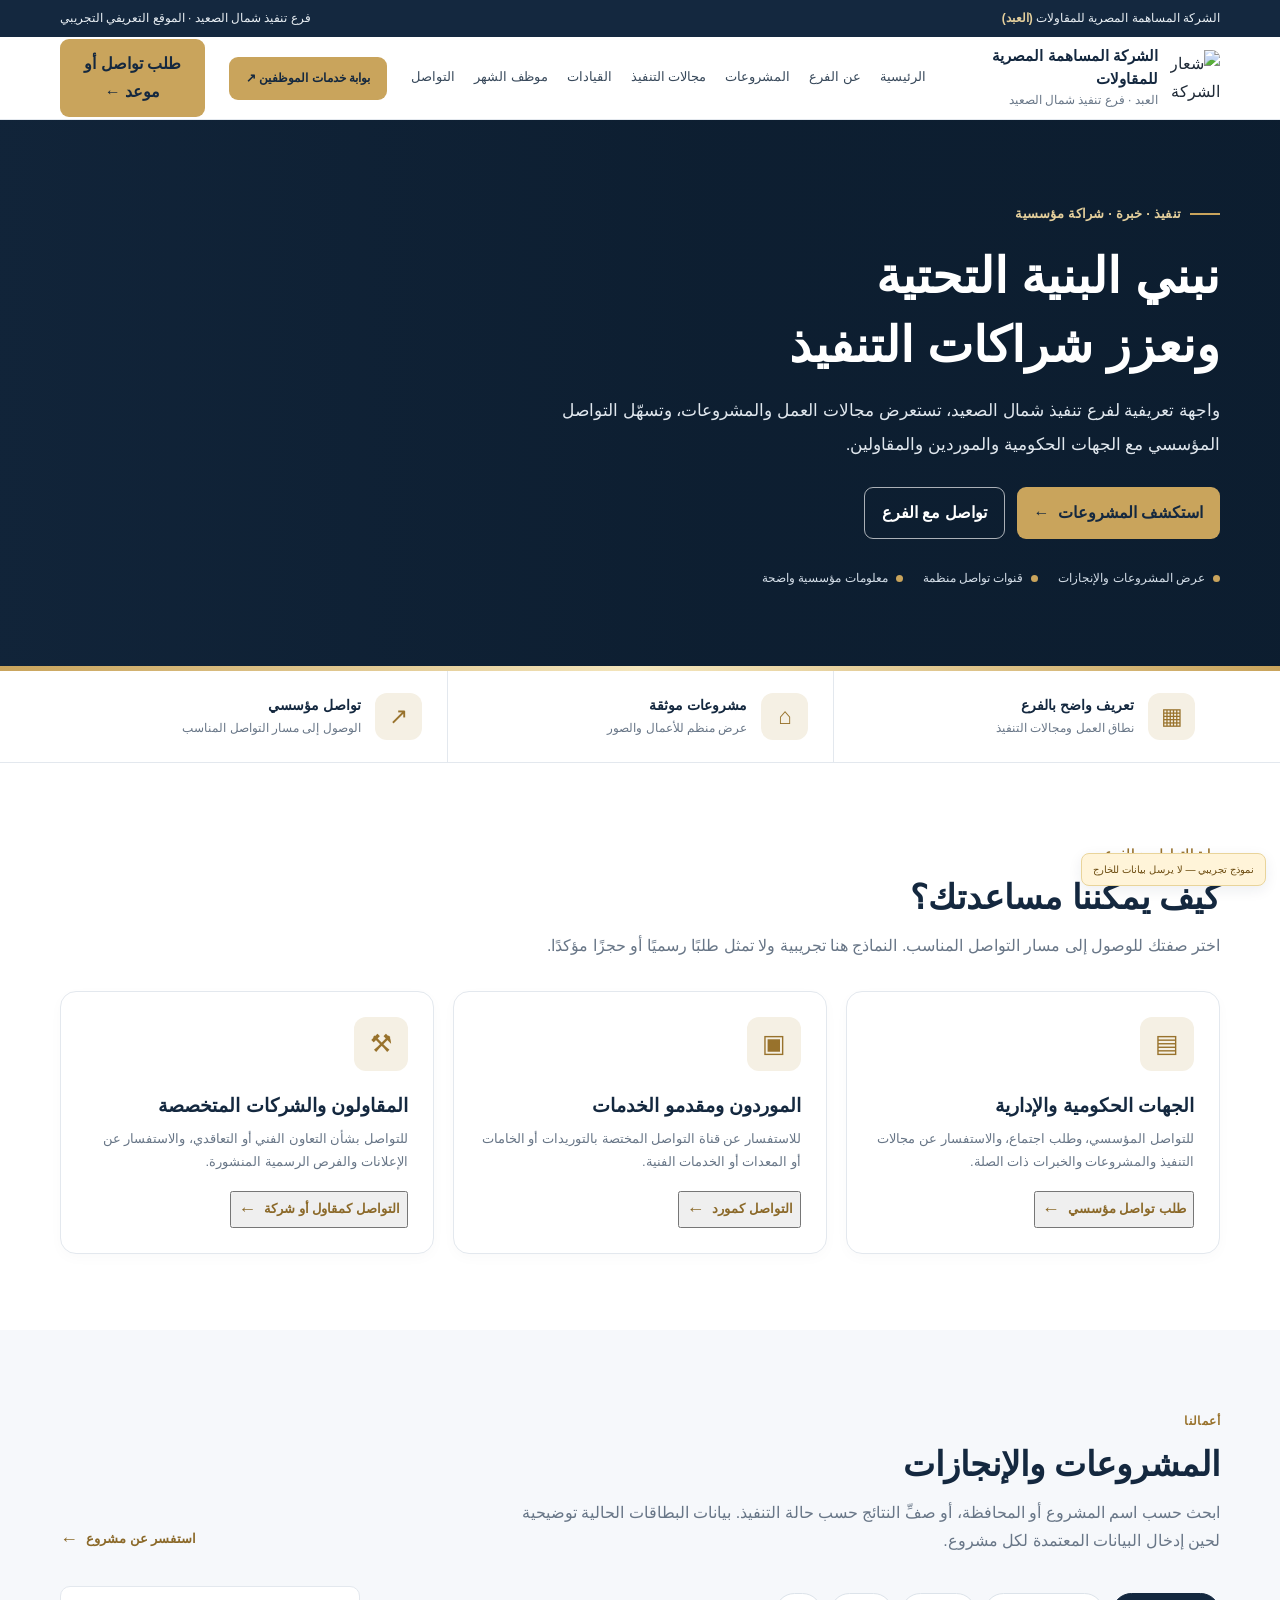
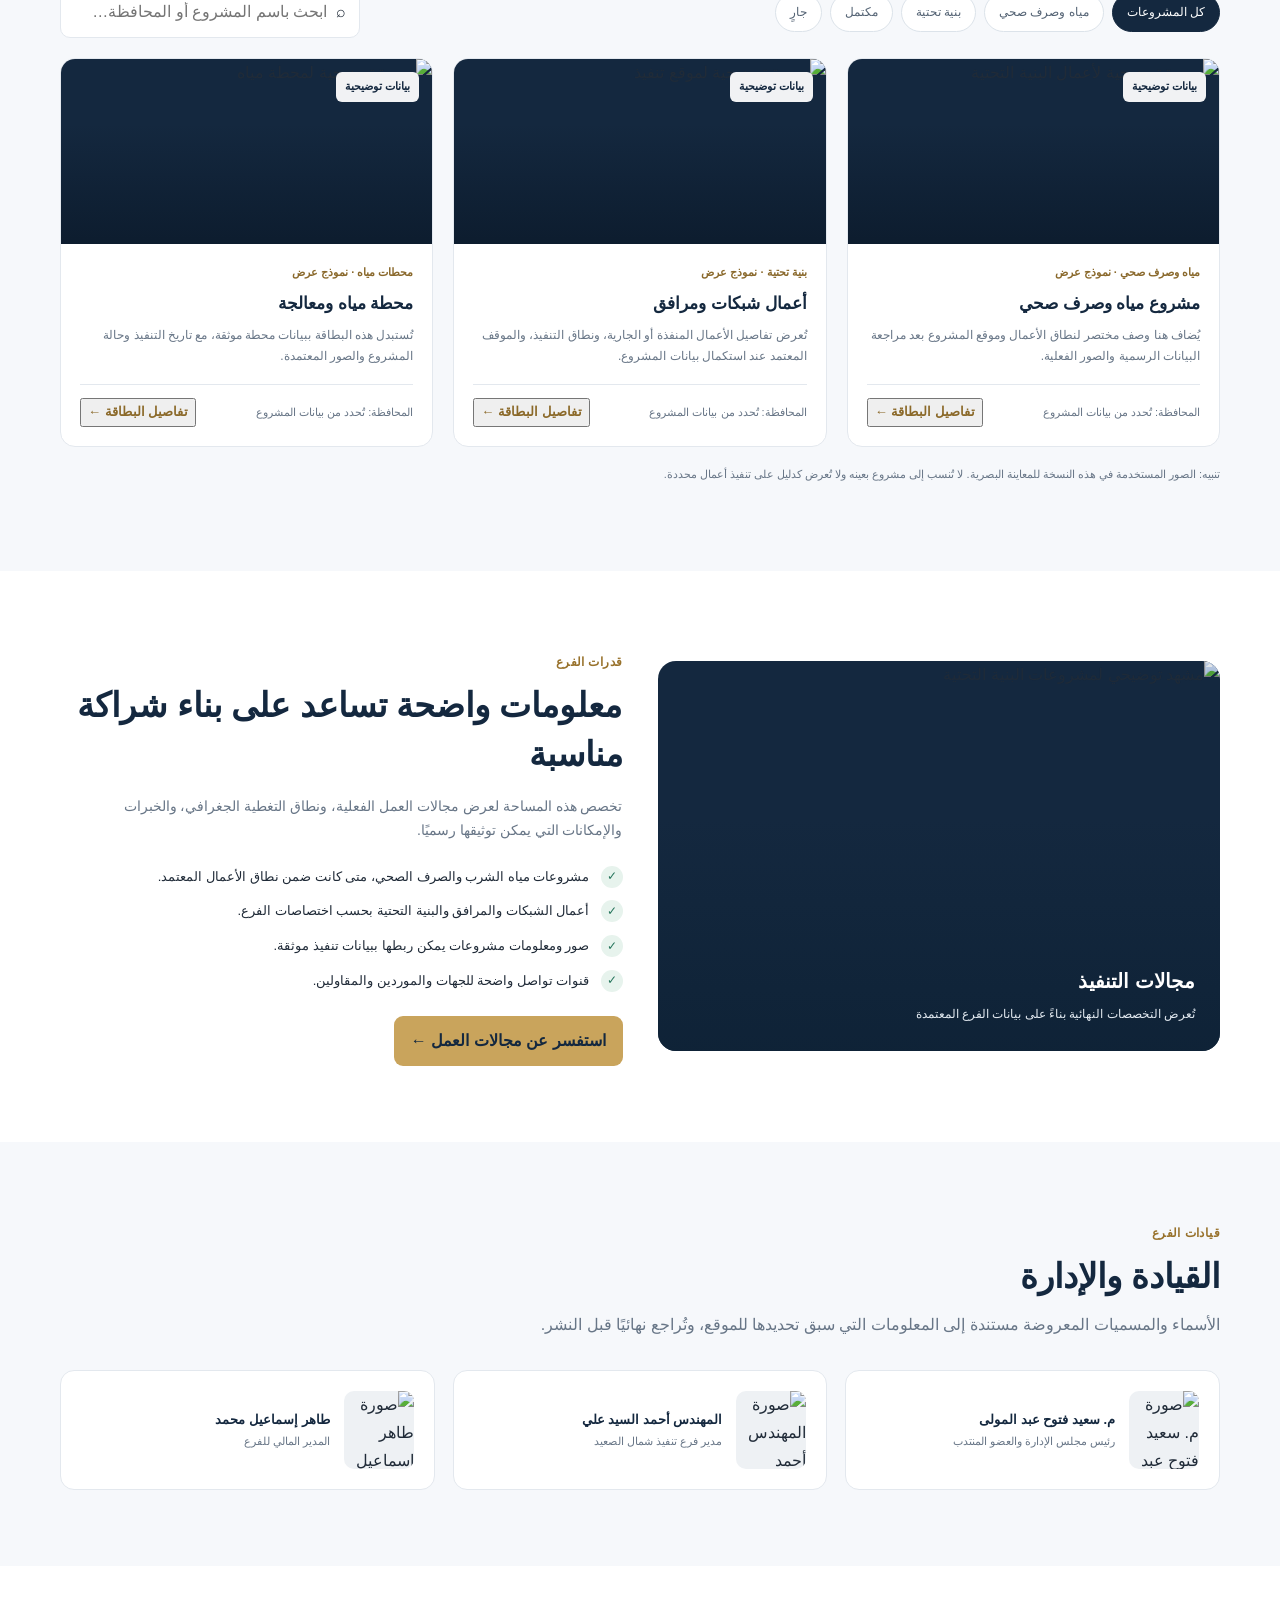
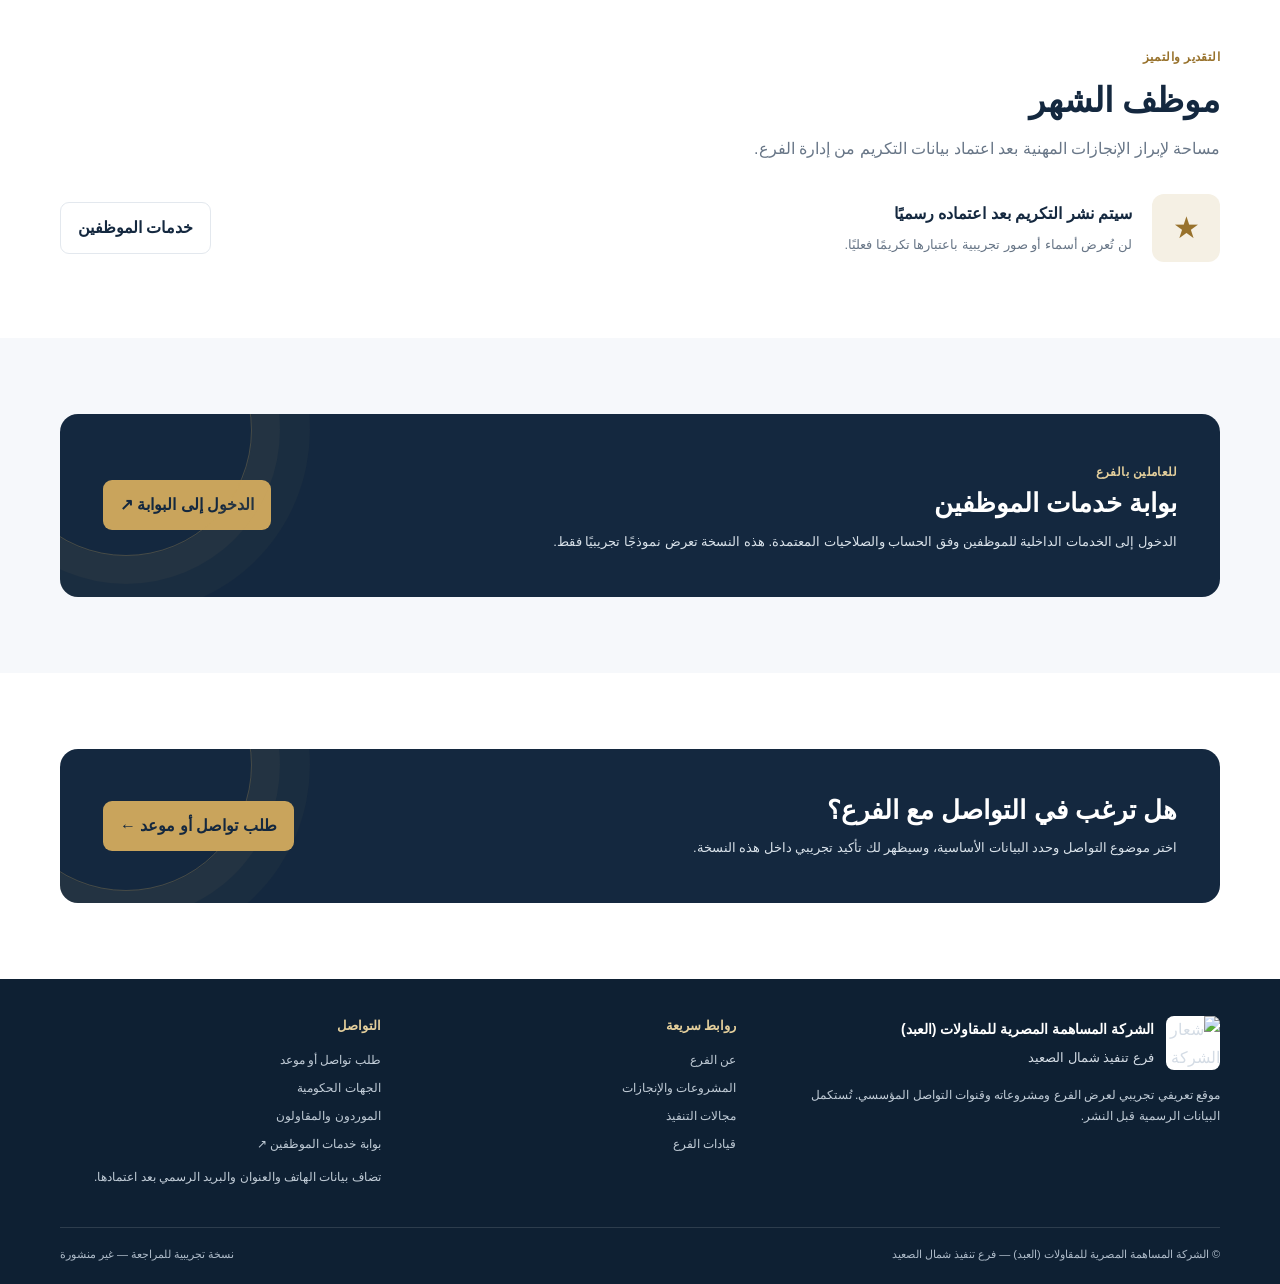
==== commit fa7deba9: "Add files via upload" ====
--- a/index.html
+++ b/index.html
@@ -1,41 +1,51 @@
-<!doctype html><html lang="ar" dir="rtl"><head><meta charset="utf-8"><meta name="viewport" content="width=device-width,initial-scale=1"><title>فرع تنفيذ شمال الصعيد | المنصة المؤسسية</title><style>
-:root{--navy:#08294b;--navy2:#0d3b68;--blue:#1767a8;--gold:#c8a45d;--gold2:#ead28e;--bg:#f5f8fc;--line:#e1e7ef;--text:#132238;--muted:#718096;--green:#1f9d73;--red:#c94c4c;--shadow:0 15px 40px rgba(8,41,75,.10)}*{box-sizing:border-box}html,body{margin:0;font-family:"Segoe UI",Tahoma,Arial,sans-serif;background:var(--bg);color:var(--text)}button,input,select,textarea{font:inherit}button{cursor:pointer}.hidden{display:none!important}.top{height:82px;background:#fff;display:flex;align-items:center;justify-content:space-between;padding:0 4%;position:sticky;top:0;z-index:100;border-bottom:1px solid #e6ebf2}.top .brand{display:flex;align-items:center;gap:10px}.brand img{width:62px;height:62px;object-fit:cover;border-radius:50%;border:2px solid var(--gold)}.brand b{color:var(--navy);font-size:16px}.brand small{display:block;color:var(--muted);margin-top:2px}.topnav{display:flex;gap:3px;align-items:center}.topnav button,.homeicon{border:0;background:transparent;color:#14385e;padding:10px 10px;border-radius:9px;font-weight:700;font-size:13px}.topnav button:hover,.homeicon:hover{background:#eef4fa}.homeicon{font-size:24px}.search{display:flex;align-items:center;gap:6px}.search input{width:180px;border:1px solid #dfe6ee;border-radius:22px;padding:9px 13px;background:#f8fafc}.hero{min-height:510px;background:linear-gradient(90deg,rgba(3,26,49,.55),rgba(7,41,75,.12)),url('assets/hero-bg.png') center/cover;display:grid;place-items:center;text-align:center;color:#fff;position:relative}.hero:after{content:"";position:absolute;inset:0;background:linear-gradient(180deg,transparent 45%,rgba(3,25,48,.35))}.hero-content{position:relative;z-index:1;text-shadow:0 3px 18px #001a30;display:flex;flex-direction:column;align-items:center}.hero-logo{width:112px;height:112px;border-radius:50%;object-fit:cover;border:4px solid #ead28e;box-shadow:0 10px 30px #001a3055;margin-bottom:18px;background:#fff}.hero h1{font-size:clamp(40px,5vw,68px);margin:0 0 12px}.hero h2{font-size:clamp(20px,2.5vw,32px);margin:0 0 15px}.hero p{font-size:18px}.quick{width:min(1180px,92%);margin:-42px auto 0;position:relative;z-index:5;background:linear-gradient(135deg,var(--navy),var(--navy2));border-radius:28px 28px 0 0;padding:20px;display:grid;grid-template-columns:repeat(8,1fr);gap:7px;box-shadow:0 -4px 28px rgba(8,41,75,.2)}.quick button{border:0;background:transparent;color:#fff;border-radius:16px;min-height:105px;padding:8px 4px;display:flex;flex-direction:column;align-items:center;justify-content:center;gap:8px}.quick button:hover{background:#ffffff14;transform:translateY(-2px)}.qi{width:50px;height:50px;border:2px solid #fff;border-radius:50%;display:grid;place-items:center;font-size:22px}.quick strong{font-size:13px;line-height:1.4}.leaders{padding:65px 7%;background:#fff}.sectionhead{display:flex;justify-content:space-between;align-items:end;gap:20px;max-width:1100px;margin:0 auto 25px}.sectionhead h2{margin:0;color:var(--navy);font-size:32px}.sectionhead p{margin:7px 0;color:var(--muted)}.cards{display:grid;grid-template-columns:repeat(3,1fr);gap:20px;max-width:1100px;margin:auto}.leader{background:#fff;border:1px solid var(--line);border-radius:22px;padding:22px;text-align:center;box-shadow:var(--shadow)}.leader img{width:165px;height:185px;object-fit:cover;border-radius:18px;border:3px solid var(--gold)}.leader h3{color:var(--navy);margin:13px 0 7px}.leader p{color:var(--muted);margin:0}.footer{background:var(--navy);color:#dce7f3;padding:30px 7%;text-align:center}.watermark{position:fixed;left:50%;top:50%;transform:translate(-50%,-50%);width:min(430px,42vw);height:min(430px,42vw);background:url('assets/logo-watermark.png') center/contain no-repeat;opacity:.09;pointer-events:none;z-index:2}.screen{min-height:calc(100vh - 82px);padding:28px 6%;position:relative;z-index:10}.back{border:1px solid var(--line);background:#fff;color:var(--navy);padding:10px 16px;border-radius:11px;font-weight:800;margin-bottom:18px}.panel{background:#fff;border:1px solid var(--line);border-radius:20px;padding:25px;box-shadow:var(--shadow)}.grid{display:grid;grid-template-columns:repeat(3,1fr);gap:18px}.card{background:#fff;border:1px solid var(--line);border-radius:18px;padding:20px;box-shadow:0 8px 25px rgba(8,41,75,.06)}.btn{border:0;border-radius:11px;padding:12px 18px;font-weight:800}.gold{background:linear-gradient(135deg,var(--gold),var(--gold2));color:var(--navy)}.blue{background:var(--navy);color:#fff}.login{min-height:100vh;background:linear-gradient(90deg,rgba(3,26,49,.66),rgba(7,41,75,.25)),url('assets/hero-bg.png') center/cover;display:grid;place-items:center;padding:25px}.loginbox{width:min(470px,100%);background:#fff;border-radius:25px;padding:32px;box-shadow:0 30px 80px #00172e88}.loginbox .logo{width:100px;height:100px;display:block;margin:0 auto 15px;border-radius:50%;border:3px solid var(--gold);object-fit:cover}.loginbox h1{text-align:center;color:var(--navy);margin:0}.loginbox p{text-align:center;color:var(--muted)}label{display:block;font-weight:800;margin:15px 0 7px}input,select,textarea{width:100%;padding:13px;border:1px solid #d8e0e9;border-radius:11px;background:#fbfcfe;outline:0}input:focus,select:focus,textarea:focus{border-color:var(--gold);box-shadow:0 0 0 3px #c8a45d22}.passwrap{position:relative}.passwrap input{padding-left:55px}.eye{position:absolute;left:8px;top:50%;transform:translateY(-50%);border:0;background:transparent;width:40px;height:40px;color:#526b84}.remember{display:flex;align-items:center;gap:8px;font-weight:700;margin:15px 0}.remember input{width:auto}.loginbtn{width:100%;border:0;border-radius:11px;padding:14px;background:var(--navy);color:#fff;font-weight:900}.internal{min-height:100vh;background:#f3f6fa}.sidebar{position:fixed;right:0;top:0;bottom:0;width:280px;background:linear-gradient(180deg,#06172c,#0b3158);color:#fff;padding:20px 14px;z-index:200;overflow:auto}.sidebrand{display:flex;gap:10px;align-items:center;padding:7px 8px 20px;border-bottom:1px solid #ffffff18}.sidebrand img{width:46px;height:46px;border-radius:50%;border:2px solid var(--gold);object-fit:cover}.sidebrand small{display:block;color:#b6c6d8}.sidemenu{margin-top:15px}.sidemenu button{width:100%;border:0;background:transparent;color:#d8e3ef;text-align:right;padding:12px 13px;border-radius:10px;margin:2px 0}.sidemenu button:hover,.sidemenu button.active{background:#ffffff14;color:#fff}.main{margin-right:280px;min-height:100vh}.internalhead{height:78px;background:#fff;border-bottom:1px solid var(--line);display:flex;align-items:center;justify-content:space-between;padding:0 28px;position:sticky;top:0;z-index:150}.content{padding:28px}.welcome{background:linear-gradient(135deg,var(--navy),#145386);color:#fff;border-radius:22px;padding:27px;display:flex;justify-content:space-between;align-items:center}.stats{display:grid;grid-template-columns:repeat(4,1fr);gap:15px;margin:18px 0}.stat{background:#fff;border:1px solid var(--line);border-radius:16px;padding:18px}.stat b{font-size:27px;color:var(--navy);display:block}.servicegrid,.itgrid{display:grid;grid-template-columns:repeat(4,1fr);gap:16px}.service,.itcard{background:#fff;border:1px solid var(--line);border-radius:18px;padding:20px;cursor:pointer;box-shadow:0 8px 25px rgba(8,41,75,.05)}.service:hover,.itcard:hover{transform:translateY(-2px);box-shadow:var(--shadow)}.icon{width:48px;height:48px;border-radius:14px;background:#f6efe0;color:#826525;display:grid;place-items:center;font-size:22px;margin-bottom:12px}.service h3,.itcard h3{color:var(--navy);margin:0 0 7px}.service p,.itcard p{color:var(--muted);font-size:13px;line-height:1.7}.toast{position:fixed;bottom:22px;left:22px;background:var(--navy);color:#fff;padding:13px 18px;border-radius:11px;z-index:500;display:none}.toast.show{display:block}.modal{position:fixed;inset:0;background:#0008;z-index:400;display:grid;place-items:center;padding:20px}.modalbox{background:#fff;border-radius:20px;padding:25px;width:min(430px,100%)}.table{width:100%;border-collapse:collapse}.table th,.table td{padding:12px;border-bottom:1px solid #eee;text-align:right}.table th{color:var(--navy);background:#f7f9fb}.notice{padding:15px;border-right:4px solid var(--gold);background:#fff8e9;border-radius:12px;color:#654e1e}.public-title{margin-bottom:22px}.public-title h2{margin:0;color:var(--navy);font-size:30px}.public-title p{color:var(--muted)}.gallery{display:grid;grid-template-columns:repeat(3,1fr);gap:18px}.gallery img{width:100%;height:240px;object-fit:cover;border-radius:18px}.permission{text-align:center;padding:70px}.permission .lock{font-size:50px}@media(max-width:1050px){.topnav{display:none}.search{display:none}.quick{grid-template-columns:repeat(4,1fr)}.grid,.cards,.gallery{grid-template-columns:1fr 1fr}.servicegrid,.itgrid{grid-template-columns:1fr 1fr}.sidebar{width:230px}.main{margin-right:230px}.stats{grid-template-columns:1fr 1fr}}@media(max-width:650px){.hero{min-height:430px}.quick{grid-template-columns:repeat(2,1fr)}.grid,.cards,.gallery,.servicegrid,.itgrid,.stats{grid-template-columns:1fr}.sidebar{position:relative;width:100%;height:auto}.main{margin:0}.internalhead{position:relative}.welcome{display:block}.content{padding:16px}.watermark{width:300px;height:300px}}
-</style></head><body><div id="app"></div><div id="toast" class="toast"></div><div id="modal" class="hidden"></div><div class="watermark"></div><script>
-const accounts={
-'NEE-00125':{pass:'North@2026',name:'أحمد محمد',title:'مهندس تنفيذ',dept:'فرع تنفيذ شمال الصعيد',role:'موظف',perms:['hr','training','complaints','decisions','announcements','employee']},
-'NEE-ST001':{pass:'Store@2026',name:'محمود علي',title:'مسؤول المخازن',dept:'إدارة المخازن',role:'مسؤول المخازن',perms:['hr','warehouse','training','complaints','decisions','announcements','employee']},
-'NEE-PL001':{pass:'Plan@2026',name:'سارة أحمد',title:'مسؤول التخطيط والمتابعة',dept:'التخطيط والمتابعة',role:'التخطيط والمتابعة',perms:['hr','reports','training','complaints','decisions','announcements','employee']},
-'NEE-MGR001':{pass:'Manager@2026',name:'المهندس أحمد السيد علي',title:'مدير فرع تنفيذ شمال الصعيد',dept:'الإدارة العليا للفرع',role:'مدير الفرع',perms:['all']},
-'NEE-IT001':{pass:'IT@2026',name:'خالد حسن',title:'مسؤول نظم المعلومات',dept:'تكنولوجيا المعلومات',role:'IT Administrator',perms:['hr','training','complaints','decisions','announcements','employee','admin']}
-};let current=null;
-const esc=s=>String(s).replace(/[&<>"']/g,m=>({'&':'&amp;','<':'&lt;','>':'&gt;','"':'&quot;',"'":'&#039;'}[m]));
-function toast(t){const e=document.getElementById('toast');e.textContent=t;e.classList.add('show');setTimeout(()=>e.classList.remove('show'),2200)}
-function home(){document.getElementById('app').innerHTML=`<header class="top"><div class="search"><span>⌕</span><input placeholder="ابحث في الموقع..." onkeydown="if(event.key==='Enter')toast('جاري البحث في الموقع')"></div><div class="brand"><img src="assets/logo.jpeg"><div><b>فرع تنفيذ شمال الصعيد</b><small>الشركة المساهمة المصرية للمقاولات (العبد)</small></div></div><nav class="topnav"><button onclick="home()">الرئيسية</button><button onclick="publicPage('about')">عن الفرع</button><button onclick="login()">خدمات الموظفين</button><button onclick="publicPage('projects')">المشروعات والإنجازات</button><button onclick="publicPage('org')">الهيكل التنظيمي</button><button onclick="publicPage('gallery')">معرض الصور</button><button onclick="publicPage('decisions')">القرارات والمنشورات</button><button onclick="publicPage('training')">التدريب</button><button onclick="appointment()">طلب تحديد موعد</button><button onclick="publicPage('contact')">تواصل معنا</button></nav><button class="homeicon" onclick="home()">⌂</button></header><section class="hero"><div class="hero-content"><img class="hero-logo" src="assets/logo.jpeg" alt="لوجو فرع تنفيذ شمال الصعيد"><h1>فرع تنفيذ شمال الصعيد</h1><h2>الشركة المساهمة المصرية للمقاولات (العبد)</h2><p>معًا ... نحقق المزيد من الإنجاز من أجل تنمية مصر</p></div></section><div class="quick"><button onclick="login()"><span class="qi">♟</span><strong>خدمات<br>الموظفين</strong></button><button onclick="publicPage('projects')"><span class="qi">▥</span><strong>المشروعات<br>والإنجازات</strong></button><button onclick="publicPage('org')"><span class="qi">⌘</span><strong>الهيكل<br>التنظيمي</strong></button><button onclick="publicPage('gallery')"><span class="qi">▧</span><strong>معرض<br>الصور</strong></button><button onclick="publicPage('decisions')"><span class="qi">▤</span><strong>القرارات<br>والمنشورات</strong></button><button onclick="publicPage('training')"><span class="qi">◇</span><strong>التدريب</strong></button><button onclick="appointment()"><span class="qi">▦</span><strong>طلب<br>تحديد موعد</strong></button><button onclick="publicPage('contact')"><span class="qi">✉</span><strong>تواصل<br>معنا</strong></button></div><section class="leaders"><div class="sectionhead"><div><h2>قيادات الشركة</h2><p>القيادات المسؤولة عن إدارة ومتابعة أعمال الفرع.</p></div><button class="btn" onclick="publicPage('org')">عرض الهيكل التنظيمي</button></div><div class="cards"><div class="leader"><img src="assets/saeed.jpg"><h3>م. سعيد فتوح عبد المولى</h3><p>رئيس مجلس الإدارة والعضو المنتدب</p></div><div class="leader"><img src="assets/ahmed.jpg"><h3>المهندس أحمد السيد علي</h3><p>مدير فرع تنفيذ شمال الصعيد</p></div><div class="leader"><img src="assets/taher.jpg"><h3>طاهر إسماعيل محمد</h3><p>المدير المالي للفرع</p></div></div></section><footer class="footer">فرع تنفيذ شمال الصعيد – الشركة المساهمة المصرية للمقاولات (العبد)</footer>`}
-function back(){home()}
-function publicPage(id){const pages={about:['عن الفرع','نبذة تعريفية عن الفرع ونطاق العمل.','<div class="panel"><p style="line-height:2">فرع تنفيذ شمال الصعيد تابع للشركة المساهمة المصرية للمقاولات (العبد)، ويعمل في مجالات التشييد والبنية الأساسية والمرافق.</p><div class="grid"><div class="card"><h3>نطاق العمل</h3><p>العاصمة الإدارية الجديدة، الفيوم، بني سويف، المنيا، أسيوط، سوهاج.</p></div><div class="card"><h3>مجالات العمل</h3><p>التشييد، البنية الأساسية، شبكات المياه والصرف والمشروعات المرتبطة بخطط الدولة.</p></div><div class="card"><h3>المنصة</h3><p>منصة عامة وبوابة موظفين داخلية وفق الصلاحيات.</p></div></div></div>'],projects:['المشروعات والإنجازات','نماذج من مشروعات الفرع.','<div class="grid"><div class="card"><h3>محطة مياه طهطا وشبكاتها – سوهاج</h3><p>مشروع مياه وشبكات بمحافظة سوهاج.</p></div><div class="card"><h3>مشروعات البنية الأساسية</h3><p>تنفيذ ومتابعة مشروعات البنية الأساسية ضمن نطاق الفرع.</p></div><div class="card"><h3>العاصمة الإدارية الجديدة</h3><p>أعمال ومشروعات بالحي الأول – الأسبقية الأولى.</p></div></div>'],org:['الهيكل التنظيمي للفرع','قيادات الفرع والمسؤوليات الرئيسية.','<div class="cards"><div class="leader"><div style="font-size:55px">👤</div><h3>رئيس مجلس الإدارة غير التنفيذي</h3><p>تضاف الصورة بعد اعتمادها.</p></div><div class="leader"><img src="assets/saeed.jpg"><h3>م. سعيد فتوح عبد المولى</h3><p>رئيس مجلس الإدارة والعضو المنتدب</p></div><div class="leader"><img src="assets/ahmed.jpg"><h3>المهندس أحمد السيد علي</h3><p>مدير فرع تنفيذ شمال الصعيد</p></div><div class="leader"><img src="assets/taher.jpg"><h3>طاهر إسماعيل محمد</h3><p>المدير المالي للفرع</p></div></div>'],gallery:['معرض الصور','لقطات من أعمال ومشروعات الفرع.','<div class="gallery"><img src="assets/hero-bg.png"><img src="assets/hero-bg.png"><img src="assets/hero-bg.png"></div>'],decisions:['القرارات والمنشورات','محتوى عام منشور للزوار.','<div class="grid"><div class="card"><h3>قرارات ومنشورات الفرع</h3><p>هذه الصفحة العامة تعرض ما تم اعتماده للنشر.</p></div></div>'],training:['التدريب','برامج ومجالات التدريب.','<div class="grid"><div class="card"><h3>إدارة المشروعات</h3><p>برامج تدريبية في إدارة المشروعات.</p></div><div class="card"><h3>إدارة العقود وFIDIC</h3><p>برامج متخصصة في إدارة العقود.</p></div></div>'],contact:['تواصل معنا','بيانات التواصل مع الفرع.','<div class="panel"><p><b>الهاتف:</b> يضاف من لوحة IT</p><p><b>العنوان:</b> فرع تنفيذ شمال الصعيد</p><p><b>البريد:</b> يضاف من لوحة IT</p></div>']};const p=pages[id];if(!p)return home();document.getElementById('app').innerHTML=`<header class="top"><div></div><div class="brand"><img src="assets/logo.jpeg"><div><b>فرع تنفيذ شمال الصعيد</b><small>الشركة المساهمة المصرية للمقاولات (العبد)</small></div></div><button class="homeicon" onclick="home()">⌂</button></header><main class="screen"><button class="back" onclick="home()">← العودة للرئيسية</button><div class="public-title"><h2>${p[0]}</h2><p>${p[1]}</p></div>${p[2]}</main>`}
-function appointment(){document.getElementById('app').innerHTML=`<header class="top"><div></div><div class="brand"><img src="assets/logo.jpeg"><div><b>فرع تنفيذ شمال الصعيد</b><small>الشركة المساهمة المصرية للمقاولات (العبد)</small></div></div><button class="homeicon" onclick="home()">⌂</button></header><main class="screen"><button class="back" onclick="home()">← العودة للرئيسية</button><div class="panel" style="max-width:850px;margin:auto"><div class="public-title"><h2>طلب تحديد موعد</h2><p>يمكنك إرسال طلب لمقابلة أحد المسؤولين.</p></div><label>الاسم</label><input id="apName"><label>رقم الهاتف</label><input id="apPhone"><label>الشخص المطلوب مقابلته</label><input id="apPerson"><label>سبب الزيارة</label><input id="apReason"><label>التاريخ المقترح</label><input id="apDate" type="date"><label>التفاصيل</label><textarea id="apDetails" rows="4"></textarea><button class="btn gold" style="margin-top:18px" onclick="sendAppointment()">إرسال الطلب</button></div></main>`}
-function sendAppointment(){if(!document.getElementById('apName').value||!document.getElementById('apPhone').value){toast('يرجى إدخال الاسم ورقم الهاتف');return}toast('تم إرسال طلب الموعد بنجاح');setTimeout(home,700)}
-function login(){document.getElementById('app').innerHTML=`<main class="login"><div class="loginbox"><img class="logo" src="assets/logo.jpeg"><h1>بوابة خدمات الموظفين</h1><p>فرع تنفيذ شمال الصعيد</p><label>اسم المستخدم</label><input id="user" autocomplete="username" placeholder="مثال: NEE-00125"><label>كلمة المرور</label><div class="passwrap"><input id="pass" type="password" autocomplete="current-password" placeholder="••••••••"><button class="eye" type="button" onclick="togglePassword()" aria-label="إظهار كلمة المرور">◉</button></div><label class="remember"><input id="remember" type="checkbox"> تذكرني على هذا الجهاز</label><button class="loginbtn" onclick="doLogin()">تسجيل الدخول</button><button class="btn" style="width:100%;margin-top:10px" onclick="home()">العودة للموقع العام</button></div></main>`;try{const r=JSON.parse(localStorage.getItem('northRemember')||'null');if(r&&accounts[r.u]&&accounts[r.u].pass===r.p){user.value=r.u;pass.value=r.p;remember.checked=true}}catch(e){}}
-function togglePassword(){const p=document.getElementById('pass');if(!p)return;p.type=p.type==='password'?'text':'password'}
-function doLogin(){const u=document.getElementById('user').value.trim(),p=document.getElementById('pass').value;if(!accounts[u]||accounts[u].pass!==p){toast('اسم المستخدم أو كلمة المرور غير صحيحة');return}if(document.getElementById('remember').checked)localStorage.setItem('northRemember',JSON.stringify({u,p}));else localStorage.removeItem('northRemember');current={...accounts[u],id:u};internal()}
-function can(k){return current&& (current.perms.includes('all')||current.perms.includes(k))}
-function internal(){document.getElementById('app').innerHTML=`<div class="internal"><aside class="sidebar"><div class="sidebrand"><img src="assets/logo.jpeg"><div><b>شمال الصعيد</b><small>بوابة الموظفين</small></div></div><div class="sidemenu"><button onclick="dashboard()">⌂ لوحة التحكم</button><button onclick="profile()">👤 ملفي الوظيفي</button><b style="display:block;color:#7890a8;font-size:11px;padding:18px 12px 6px">الخدمات</b>${[['hr','👤 الموارد البشرية'],['warehouse','📦 المخازن'],['reports','📊 التقارير والمتابعة'],['employee','🏆 الموظف المثالي'],['training','🎓 التدريب'],['complaints','💬 الشكاوى والمقترحات'],['decisions','📜 القرارات والمنشورات'],['announcements','📣 إعلانات الموظفين'],['assets','🚗 الأصول والحركة'],['admin','⚙ الإدارة الفنية للنظام']].map(x=>`<button onclick="service('${x[0]}')">${x[1]}</button>`).join('')}<button onclick="logout()">↪ تسجيل الخروج</button></div></aside><main class="main"><header class="internalhead"><div><b>بوابة خدمات الموظفين</b><span style="color:#8996a7"> / ${esc(current.role)}</span></div><div><b>${esc(current.name)}</b> <button class="btn" onclick="logout()">تسجيل الخروج</button></div></header><div class="content" id="inside"></div></main></div>`;dashboard()}
-function dashboard(){document.getElementById('inside').innerHTML=`<div class="welcome"><div><h1>مرحبًا بك، ${esc(current.name)}</h1><p>${esc(current.title)} • ${esc(current.dept)}</p></div><div>● الحساب نشط</div></div><div class="stats"><div class="stat">الإجازات المتاحة<b>21</b>يوم</div><div class="stat">طلبات قيد المتابعة<b>3</b>طلب</div><div class="stat">التقييم السنوي<b>92%</b></div><div class="stat">اكتمال الملف<b>88%</b></div></div><h2 style="color:var(--navy)">الخدمات المتاحة</h2><div class="servicegrid">${[['hr','👤','الموارد البشرية','الملف الوظيفي والإجازات وتقييم الأداء.'],['warehouse','📦','المخازن','الأصناف والكميات والمخازن.'],['reports','📊','التقارير والمتابعة','متابعة المشروعات والمؤشرات.'],['employee','🏆','الموظف المثالي','سجل التكريم والاختيار.'],['training','🎓','التدريب','البرامج والتسجيل والسجل التدريبي.'],['complaints','💬','الشكاوى والمقترحات','تقديم ومتابعة الطلبات.'],['decisions','📜','القرارات والمنشورات','محتوى داخلي للموظفين.'],['announcements','📣','الإعلانات','التنبيهات الداخلية.'],['assets','🚗','الأصول والحركة','السيارات والوحدات والحركة.'],['admin','⚙️','الإدارة الفنية للنظام','إدارة المستخدمين والمحتوى والصلاحيات.']].map(x=>`<div class="service" onclick="service('${x[0]}')"><div class="icon">${x[1]}</div><h3>${x[2]}</h3><p>${x[3]}</p><b style="font-size:12px;color:${can(x[0])?'var(--green)':'var(--red)'}">${can(x[0])?'✓ لديك صلاحية الدخول':'⊘ بدون صلاحية'}</b></div>`).join('')}</div>`}
-function profile(){document.getElementById('inside').innerHTML=`<h2 style="color:var(--navy)">ملفي الوظيفي</h2><div class="panel"><div class="grid">${[['كود الموظف',current.id],['الاسم',current.name],['الوظيفة',current.title],['الإدارة',current.dept],['المدير المباشر','مدير الإدارة المختصة'],['سنة التعيين','2018'],['نوع التعاقد','دائم'],['المؤهل','بكالوريوس هندسة'],['آخر ترقية','2025']].map(x=>`<div class="card"><small style="color:var(--muted)">${x[0]}</small><h3 style="color:var(--navy)">${esc(x[1])}</h3></div>`).join('')}</div></div>`}
-function service(k){if(!can(k)){document.getElementById('inside').innerHTML=`<div class="panel permission"><div class="lock">🔒</div><h2 style="color:var(--navy)">ليس لديك الصلاحية للدخول إلى هذه المنصة.</h2><button class="btn gold" onclick="dashboard()">العودة للوحة التحكم</button></div>`;return}const f={hr:hr,warehouse:warehouse,reports:reports,employee:employee,training:training,complaints:complaints,decisions:decisions,announcements:announcements,assets:assets,admin:admin};f[k]()}
-function simple(title,text,action){document.getElementById('inside').innerHTML=`<div class="public-title"><h2>${title}</h2><p>${text}</p></div><div class="panel">${action||'<p>المحتوى سيظهر هنا.</p>'}</div>`}
-function hr(){simple('الموارد البشرية','الملف الوظيفي والإجازات وتقييم الأداء.',`<div class="grid"><div class="card"><h3>الإجازة الاعتيادية</h3><p>الرصيد: 21 يومًا</p><button class="btn gold" onclick="toast('تم فتح طلب الإجازة')">طلب إجازة</button></div><div class="card"><h3>الإجازة العارضة</h3><p>الرصيد المتاح: 6 أيام</p><button class="btn gold" onclick="toast('تم فتح الطلب')">طلب إجازة</button></div><div class="card"><h3>تقييم الأداء</h3><p>آخر تقييم: ممتاز – 92%</p></div></div>`)}
-function warehouse(){simple('منصة المخازن','ابحث عن الصنف قبل إنشاء طلب شراء.',`<input id="item" value="ماسورة HDPE 315"><button class="btn gold" style="margin-top:10px" onclick="toast('المتاح: 9,300 متر – مخازن سوهاج وأسيوط وبني سويف')">بحث</button>`)}
-function reports(){simple('التقارير والمتابعة','لوحات متابعة المشروعات والمؤشرات.',`<div class="stats"><div class="stat">المشروعات النشطة<b>28</b></div><div class="stat">مشروعات بطيئة<b>6</b></div><div class="stat">التنفيذ المتوسط<b>78%</b></div><div class="stat">الصرف<b>71%</b></div></div>`)}
-function employee(){simple('الموظف المثالي','سجل التكريم والاختيار.',`<div class="card"><h3>الموظف المثالي الحالي</h3><p>تضاف بيانات التكريم بعد الاعتماد.</p></div>`)}
-function training(){simple('التدريب','البرامج المتاحة والتسجيل.',`<div class="grid"><div class="card"><h3>إدارة العقود وFIDIC</h3><p>24 ساعة – متاح للتسجيل.</p><button class="btn gold" onclick="toast('تم تسجيل طلبك في البرنامج')">طلب التسجيل</button></div><div class="card"><h3>إدارة المشروعات</h3><p>30 ساعة – متاح للتسجيل.</p><button class="btn gold" onclick="toast('تم تسجيل طلبك في البرنامج')">طلب التسجيل</button></div></div>`)}
-function complaints(){simple('الشكاوى والمقترحات','تقديم الطلب ومتابعته.',`<label>نوع الطلب</label><select><option>مقترح</option><option>شكوى</option></select><label>الموضوع</label><input><label>التفاصيل</label><textarea rows="5"></textarea><button class="btn gold" style="margin-top:12px" onclick="toast('تم تسجيل الطلب برقم CMP-2026-014')">إرسال</button>`)}
-function decisions(){simple('القرارات والمنشورات','محتوى داخلي للموظفين.',`<div class="card"><h3>تنظيم إجراءات العمل</h3><p>منشور بتاريخ 05/10/2026</p><button class="btn blue" onclick="toast('فتح القرار')">عرض</button></div>`)}
-function announcements(){simple('إعلانات الموظفين','التنبيهات والتعليمات الداخلية.',`<div class="notice"><b>تنبيه:</b> سيتم تحديث بيانات تقييم الأداء السنوي خلال الأسبوع القادم.</div>`)}
-function assets(){simple('الأصول والحركة','السيارات والوحدات السكنية والوقود والحركة.',`<div class="stats"><div class="stat">السيارات<b>18</b></div><div class="stat">بالخدمة<b>14</b></div><div class="stat">الوحدات السكنية<b>7</b></div><div class="stat">تحتاج متابعة<b>3</b></div></div>`)}
-function admin(){document.getElementById('inside').innerHTML=`<div class="welcome"><div><h1>مرحبًا، ${esc(current.name)}</h1><p>لوحة تحكم تقنية المعلومات لإدارة محتوى الموقع والمستخدمين والصلاحيات.</p></div><b>IT Administrator</b></div><h2 style="color:var(--navy)">الإدارة السريعة</h2><div class="itgrid">${[['home','⌂','إدارة الصفحة الرئيسية','تعديل النصوص والصور والروابط.'],['content','▤','إدارة المحتوى','الأخبار والقرارات والمنشورات.'],['users','♟','إدارة الموظفين','إضافة وتعديل وتفعيل الحسابات.'],['permissions','◈','إدارة الصلاحيات','الأدوار والوصول للمنصات.'],['projects','▥','إدارة المشروعات','إضافة وتحديث المشروعات والإنجازات.'],['gallery','▧','معرض الصور','رفع الصور وترتيبها.'],['month','★','موظف الشهر','إضافة بيانات التكريم والنشر.'],['settings','⚙','الإعدادات العامة','العنوان والاتصال والبريد.']].map(x=>`<div class="itcard" onclick="itAction('${x[0]}')"><div class="icon">${x[1]}</div><h3>${x[2]}</h3><p>${x[3]}</p></div>`).join('')}</div><div class="panel" style="margin-top:20px"><h3 style="color:var(--navy)">سجل التعديلات</h3><table class="table"><tr><th>المستخدم</th><th>العملية</th><th>القسم</th><th>الحالة</th></tr><tr><td>${esc(current.name)}</td><td>تسجيل دخول</td><td>النظام</td><td>ناجح</td></tr><tr><td>${esc(current.name)}</td><td>مراجعة الصلاحيات</td><td>الموظفون</td><td>مكتمل</td></tr></table></div>`}
-function itAction(k){const labels={home:'إدارة الصفحة الرئيسية',content:'إدارة المحتوى',users:'إدارة الموظفين',permissions:'إدارة الصلاحيات',projects:'إدارة المشروعات',gallery:'معرض الصور',month:'موظف الشهر',settings:'الإعدادات العامة'};document.getElementById('inside').innerHTML=`<button class="back" onclick="admin()">← العودة للوحة IT</button><div class="panel"><h2 style="color:var(--navy)">${labels[k]}</h2><p>هذه الشاشة مخصصة لموظف IT لإجراء التعديلات وحفظها. في النسخة الإنتاجية سيتم ربطها بقاعدة البيانات وتسجيل كل تعديل.</p><label>مثال على التعديل</label><input placeholder="أدخل البيانات الجديدة"><button class="btn gold" style="margin-top:15px" onclick="toast('تم حفظ التعديل في النسخة التجريبية')">حفظ التعديل</button></div>`}
-function logout(){document.getElementById('modal').className='modal';document.getElementById('modal').innerHTML=`<div class="modalbox"><h3 style="color:var(--navy)">تأكيد تسجيل الخروج</h3><p>هل تريد تسجيل الخروج؟</p><button class="btn" onclick="closeModal()">إلغاء</button> <button class="btn gold" onclick="confirmLogout()">تسجيل الخروج</button></div>`}
-function closeModal(){document.getElementById('modal').className='hidden';document.getElementById('modal').innerHTML=''}function confirmLogout(){current=null;closeModal();home();toast('تم تسجيل الخروج بنجاح')}
-home();
-</script></body></html>
+<!doctype html>
+<html lang="ar" dir="rtl">
+<head>
+<meta charset="utf-8"><meta name="viewport" content="width=device-width,initial-scale=1">
+<title>فرع تنفيذ شمال الصعيد | الشركة المساهمة المصرية للمقاولات (العبد)</title>
+<style>
+:root{--navy:#14283f;--navy2:#1e3a56;--gold:#c9a45c;--gold2:#e4cf9c;--ink:#202b38;--muted:#687687;--line:#e3e8ee;--paper:#f6f8fb;--white:#fff;--green:#25745b;--shadow:0 12px 34px rgba(20,40,63,.09)}*{box-sizing:border-box}html{scroll-behavior:smooth;scroll-padding-top:90px}body{margin:0;background:#fff;color:var(--ink);font-family:Tahoma,Arial,sans-serif;line-height:1.75}a{color:inherit;text-decoration:none}button,input,select,textarea{font:inherit}button{cursor:pointer}.container{width:min(1160px,92%);margin:auto}.topline{background:var(--navy);color:#eaf0f5;font-size:12px}.topline .container{display:flex;justify-content:space-between;gap:15px;padding:8px 0;flex-wrap:wrap}.topline b{color:var(--gold2)}header{position:sticky;top:0;z-index:50;background:rgba(255,255,255,.96);backdrop-filter:blur(12px);border-bottom:1px solid var(--line)}.nav{display:flex;align-items:center;gap:24px;min-height:82px}.brand{display:flex;align-items:center;gap:12px;min-width:270px}.brand img{width:56px;height:56px;object-fit:contain;border-radius:8px}.brand strong{display:block;color:var(--navy);font-size:15px;line-height:1.5}.brand small{display:block;color:var(--muted);font-size:12px}.navlinks{display:flex;align-items:center;gap:19px;flex:1;font-size:13px;color:#38495b}.navlinks a{white-space:nowrap;padding:9px 0;border-bottom:2px solid transparent}.navlinks a:hover{color:var(--navy);border-color:var(--gold)}.employee-nav{background:var(--navy);color:#fff;border:1px solid var(--gold);font-size:12px;white-space:nowrap}.employee-nav:hover{background:var(--navy2)}.nav-cta,.btn{border:0;border-radius:9px;padding:11px 17px;background:var(--gold);color:var(--navy);font-weight:700;display:inline-flex;align-items:center;justify-content:center;gap:8px;transition:.2s}.nav-cta:hover,.btn:hover{transform:translateY(-1px);filter:brightness(.97)}.btn-outline{background:transparent;border:1px solid rgba(255,255,255,.65);color:white}.btn-light{background:white;color:var(--navy);border:1px solid var(--line)}.mobile-toggle{display:none;background:white;border:1px solid var(--line);border-radius:8px;padding:8px 11px;color:var(--navy)}.hero{position:relative;isolation:isolate;overflow:hidden;background:var(--navy);color:white;min-height:530px;display:flex;align-items:center}.hero:before{content:"";position:absolute;inset:0;background:linear-gradient(270deg,rgba(12,29,47,.97) 0%,rgba(12,29,47,.86) 46%,rgba(12,29,47,.38) 100%),url('assets/hero-bg.jpg') center/cover;z-index:-2}.hero:after{content:"";position:absolute;inset:auto 0 0;height:5px;background:linear-gradient(90deg,var(--gold),#f4e6bd,var(--gold));z-index:-1}.hero-inner{padding:76px 0 82px;max-width:790px}.eyebrow{display:inline-flex;align-items:center;gap:9px;color:var(--gold2);font-size:13px;font-weight:bold;letter-spacing:.2px}.eyebrow:before{content:"";width:30px;height:2px;background:var(--gold)}h1{font-size:clamp(31px,4vw,49px);line-height:1.4;margin:17px 0 14px;max-width:760px}.hero p{font-size:17px;line-height:2;color:#e0e7ee;max-width:690px;margin:0 0 25px}.hero-actions{display:flex;gap:12px;flex-wrap:wrap}.hero-note{margin-top:29px;color:#d4dee8;font-size:12px;display:flex;gap:20px;flex-wrap:wrap}.hero-note span{display:flex;gap:8px;align-items:center}.dot{width:7px;height:7px;border-radius:50%;background:var(--gold);display:inline-block}.trust-strip{background:white;border-bottom:1px solid var(--line)}.trust-grid{display:grid;grid-template-columns:repeat(3,1fr);gap:0}.trust-item{padding:22px 25px;display:flex;align-items:center;gap:14px;border-left:1px solid var(--line)}.trust-item:last-child{border-left:0}.iconbox{width:47px;height:47px;display:grid;place-items:center;background:#f5f0e4;color:#98722c;border-radius:12px;font-size:23px;flex-shrink:0}.trust-item strong{display:block;color:var(--navy);font-size:14px}.trust-item small{display:block;color:var(--muted);font-size:12px}.section{padding:76px 0}.section.soft{background:var(--paper)}.section-head{display:flex;justify-content:space-between;align-items:end;gap:24px;margin-bottom:31px}.section-head>div{max-width:720px}.kicker{font-size:12px;color:#98722c;font-weight:bold;letter-spacing:.4px}.section h2{font-size:clamp(25px,3vw,34px);line-height:1.45;color:var(--navy);margin:6px 0 10px}.section-head p{color:var(--muted);margin:0;max-width:700px}.audience-grid{display:grid;grid-template-columns:repeat(3,1fr);gap:19px}.audience-card{background:white;border:1px solid var(--line);border-radius:16px;padding:25px;box-shadow:0 4px 14px rgba(20,40,63,.025);transition:.22s;position:relative;overflow:hidden}.audience-card:before{content:"";position:absolute;inset:0 0 auto;height:4px;background:var(--gold);transform:scaleX(0);transform-origin:right;transition:.25s}.audience-card:hover{transform:translateY(-4px);box-shadow:var(--shadow);border-color:#d6c18e}.audience-card:hover:before{transform:scaleX(1)}.audience-card .iconbox{width:54px;height:54px;font-size:25px}.audience-card h3{color:var(--navy);font-size:19px;margin:18px 0 6px}.audience-card p{font-size:13px;color:var(--muted);margin:0 0 17px}.textlink{color:#8b6929;font-weight:bold;font-size:13px;display:inline-flex;gap:8px;align-items:center}.textlink span{font-size:18px;transition:.2s}.textlink:hover span{transform:translateX(-4px)}.chips{display:flex;gap:8px;flex-wrap:wrap}.chip{border:1px solid #dce3ea;background:white;color:#536273;border-radius:99px;padding:8px 14px;font-size:12px}.chip.active,.chip:hover{background:var(--navy);color:white;border-color:var(--navy)}.project-toolbar{display:flex;justify-content:space-between;align-items:center;gap:15px;flex-wrap:wrap;margin-bottom:20px}.search{display:flex;align-items:center;gap:9px;background:white;border:1px solid var(--line);border-radius:10px;padding:0 13px;min-width:min(300px,100%)}.search input{border:0;outline:0;padding:11px 0;width:100%;background:transparent}.project-grid{display:grid;grid-template-columns:repeat(3,1fr);gap:20px}.project-card{background:white;border:1px solid var(--line);border-radius:15px;overflow:hidden;transition:.2s;display:flex;flex-direction:column}.project-card:hover{transform:translateY(-3px);box-shadow:var(--shadow)}.project-image{height:185px;position:relative;background:var(--navy);overflow:hidden}.project-image img{width:100%;height:100%;object-fit:cover;transition:.35s}.project-card:hover .project-image img{transform:scale(1.04)}.project-image:after{content:"";position:absolute;inset:35% 0 0;background:linear-gradient(0deg,rgba(10,24,40,.72),transparent)}.project-status{position:absolute;z-index:1;top:13px;right:13px;border-radius:6px;background:rgba(255,255,255,.94);padding:5px 9px;font-size:11px;color:var(--navy);font-weight:bold}.project-body{padding:19px;display:flex;flex-direction:column;flex:1}.project-meta{display:flex;gap:7px;align-items:center;color:#8a692c;font-size:11px;font-weight:bold}.project-body h3{font-size:17px;color:var(--navy);line-height:1.55;margin:8px 0}.project-body p{font-size:12px;color:var(--muted);margin:0 0 17px}.project-foot{margin-top:auto;border-top:1px solid var(--line);padding-top:13px;display:flex;justify-content:space-between;align-items:center;gap:8px}.project-foot small{font-size:11px;color:var(--muted)}.empty{display:none;text-align:center;padding:28px;color:var(--muted);background:white;border:1px dashed var(--line);border-radius:12px;grid-column:1/-1}.capability-grid{display:grid;grid-template-columns:1fr 1fr;gap:35px;align-items:center}.capability-visual{border-radius:18px;overflow:hidden;min-height:390px;position:relative;background:var(--navy)}.capability-visual img{position:absolute;width:100%;height:100%;object-fit:cover;inset:0;opacity:.88}.capability-visual:after{content:"";position:absolute;inset:40% 0 0;background:linear-gradient(0deg,rgba(14,34,54,.9),transparent)}.visual-caption{position:absolute;z-index:2;bottom:24px;right:25px;left:25px;color:white}.visual-caption strong{font-size:20px;display:block}.visual-caption span{font-size:12px;color:#e3eaf1}.capability-copy p{color:var(--muted);font-size:14px}.checklist{list-style:none;padding:0;margin:23px 0;display:grid;gap:12px}.checklist li{display:flex;gap:11px;align-items:flex-start;font-size:13px}.check{width:22px;height:22px;border-radius:50%;display:grid;place-items:center;background:#e7f3ed;color:var(--green);flex-shrink:0;font-size:12px}.leaders{display:grid;grid-template-columns:repeat(3,1fr);gap:18px}.leader{background:white;border:1px solid var(--line);border-radius:14px;padding:20px;display:flex;align-items:center;gap:14px}.leader img{width:70px;height:78px;border-radius:10px;object-fit:cover;background:#eef1f4}.leader strong{font-size:13px;color:var(--navy);display:block}.leader small{font-size:11px;color:var(--muted);display:block;line-height:1.7}.contact-band{background:var(--navy);color:white;padding:43px;border-radius:18px;display:flex;justify-content:space-between;align-items:center;gap:25px;position:relative;overflow:hidden}.contact-band:after{content:"";position:absolute;width:250px;height:250px;border:1px solid rgba(201,164,92,.28);border-radius:50%;left:-60px;top:-110px;box-shadow:0 0 0 28px rgba(201,164,92,.05),0 0 0 58px rgba(201,164,92,.035)}.contact-band>div,.contact-band>button{position:relative;z-index:1}.contact-band h2{color:white;font-size:26px;margin:0 0 8px}.contact-band p{color:#d9e2ea;margin:0;font-size:13px}.contact-band .btn{flex-shrink:0}.footer{background:#0e2033;color:#d4dce5;padding:36px 0 20px}.footer-main{display:grid;grid-template-columns:1.4fr 1fr 1fr;gap:35px;padding-bottom:27px}.footer-brand{display:flex;gap:12px;align-items:center;margin-bottom:14px}.footer-brand img{width:54px;height:54px;object-fit:contain;background:white;border-radius:8px}.footer strong{color:white;font-size:14px}.footer p,.footer a{font-size:12px;color:#c1ccd7}.footer h4{color:var(--gold2);font-size:13px;margin:0 0 12px}.footer-links{display:grid;gap:7px}.copyright{border-top:1px solid rgba(255,255,255,.13);padding-top:17px;color:#aebbc9;font-size:11px;display:flex;justify-content:space-between;gap:15px;flex-wrap:wrap}.modal{display:none;position:fixed;inset:0;background:rgba(7,20,34,.7);z-index:100;align-items:center;justify-content:center;padding:20px}.modal.open{display:flex}.modal-panel{background:white;border-radius:16px;width:min(620px,100%);max-height:90vh;overflow:auto;box-shadow:0 25px 80px rgba(0,0,0,.25)}.modal-head{padding:20px 23px;border-bottom:1px solid var(--line);display:flex;align-items:center;justify-content:space-between;gap:12px}.modal-head h3{margin:0;color:var(--navy)}.close{border:1px solid var(--line);background:white;border-radius:8px;width:36px;height:36px;font-size:22px;color:var(--muted)}.modal-content{padding:22px}.form-grid{display:grid;grid-template-columns:1fr 1fr;gap:14px}.field{display:grid;gap:6px}.field.full{grid-column:1/-1}.field label{font-size:12px;font-weight:bold;color:#38495b}.field input,.field select,.field textarea{border:1px solid #d9e1e9;border-radius:8px;padding:10px 11px;outline:none;width:100%;background:white}.field input:focus,.field select:focus,.field textarea:focus{border-color:var(--gold);box-shadow:0 0 0 3px rgba(201,164,92,.13)}.field textarea{resize:vertical;min-height:90px}.form-note{font-size:11px;color:var(--muted);margin:13px 0}.success{display:none;background:#e8f5ee;border:1px solid #c7e8d5;border-radius:10px;padding:14px;color:#1e694d;font-size:13px;margin-bottom:14px}.modal-actions{display:flex;justify-content:flex-start;gap:10px;flex-wrap:wrap;margin-top:18px}.toast{position:fixed;bottom:22px;left:22px;background:var(--navy);color:white;padding:13px 17px;border-radius:10px;box-shadow:var(--shadow);z-index:120;display:none;font-size:13px;max-width:90vw}.prototype-label{position:fixed;bottom:14px;right:14px;background:#fff4d9;color:#6d4d12;border:1px solid #e9d49a;padding:7px 11px;border-radius:8px;font-size:10px;z-index:80;box-shadow:0 4px 14px #14283f14}
+@media(max-width:1050px){.nav{gap:12px}.brand{min-width:235px}.navlinks{gap:12px;font-size:12px}.nav-cta{padding:10px 12px;font-size:12px}.project-grid{grid-template-columns:repeat(2,1fr)}.leaders{grid-template-columns:1fr 1fr}}
+@media(max-width:780px){.topline .container{justify-content:center}.nav{min-height:72px;justify-content:space-between}.brand{min-width:0}.brand img{width:47px;height:47px}.brand strong{font-size:12px}.brand small{font-size:10px}.mobile-toggle{display:block}.nav-cta{display:none}.navlinks{display:none;position:absolute;top:72px;right:0;left:0;background:white;border-bottom:1px solid var(--line);padding:15px 5%;flex-direction:column;align-items:stretch;gap:3px;box-shadow:var(--shadow)}.navlinks.show{display:flex}.navlinks a{padding:10px 0;border-bottom:1px solid #f0f2f5}.hero{min-height:520px}.hero-inner{padding:62px 0}.hero p{font-size:15px}.trust-grid{grid-template-columns:1fr}.trust-item{border-left:0;border-bottom:1px solid var(--line);padding:15px 4px}.trust-item:last-child{border-bottom:0}.section{padding:55px 0}.section-head{align-items:flex-start;flex-direction:column}.audience-grid{grid-template-columns:1fr}.capability-grid{grid-template-columns:1fr}.capability-visual{min-height:290px;order:2}.leaders{grid-template-columns:1fr}.contact-band{padding:28px;align-items:flex-start;flex-direction:column}.footer-main{grid-template-columns:1fr;gap:25px}}
+@media(max-width:520px){.project-grid{grid-template-columns:1fr}.project-toolbar{align-items:stretch}.search{min-width:100%}.chips{overflow:auto;flex-wrap:nowrap;padding-bottom:4px}.chip{white-space:nowrap}.form-grid{grid-template-columns:1fr}.field.full{grid-column:auto}.hero-actions .btn{width:100%}.hero-note{gap:10px;flex-direction:column}.prototype-label{bottom:7px;right:7px}.project-image{height:205px}}
+</style>
+</head>
+<body>
+<div class="topline"><div class="container"><span>الشركة المساهمة المصرية للمقاولات <b>(العبد)</b></span><span>فرع تنفيذ شمال الصعيد · الموقع التعريفي التجريبي</span></div></div>
+<header><div class="container nav">
+<a class="brand" href="#home" aria-label="الرئيسية"><img src="assets/logo.jpeg" alt="شعار الشركة"><span><strong>الشركة المساهمة المصرية للمقاولات</strong><small>العبد · فرع تنفيذ شمال الصعيد</small></span></a>
+<button class="mobile-toggle" id="mobileToggle" aria-label="فتح القائمة">☰</button>
+<nav class="navlinks" id="navlinks"><a href="#home">الرئيسية</a><a href="#about">عن الفرع</a><a href="#projects">المشروعات</a><a href="#capabilities">مجالات التنفيذ</a><a href="#leadership">القيادات</a><a href="#employee-month">موظف الشهر</a><a href="#contact">التواصل</a></nav>
+<a class="nav-cta employee-nav" href="employee-portal.html" target="_blank" rel="noopener">بوابة خدمات الموظفين ↗</a><button class="nav-cta" data-open-modal="general">طلب تواصل أو موعد ←</button>
+</div></header>
+<main>
+<section class="hero" id="home"><div class="container"><div class="hero-inner"><span class="eyebrow">تنفيذ · خبرة · شراكة مؤسسية</span><h1>نبني البنية التحتية<br>ونعزز شراكات التنفيذ</h1><p>واجهة تعريفية لفرع تنفيذ شمال الصعيد، تستعرض مجالات العمل والمشروعات، وتسهّل التواصل المؤسسي مع الجهات الحكومية والموردين والمقاولين.</p><div class="hero-actions"><a class="btn" href="#projects">استكشف المشروعات <span>←</span></a><button class="btn btn-outline" data-open-modal="general">تواصل مع الفرع</button></div><div class="hero-note"><span><i class="dot"></i> عرض المشروعات والإنجازات</span><span><i class="dot"></i> قنوات تواصل منظمة</span><span><i class="dot"></i> معلومات مؤسسية واضحة</span></div></div></div></section>
+<section class="trust-strip" id="about"><div class="container trust-grid"><div class="trust-item"><div class="iconbox">▦</div><div><strong>تعريف واضح بالفرع</strong><small>نطاق العمل ومجالات التنفيذ</small></div></div><div class="trust-item"><div class="iconbox">⌂</div><div><strong>مشروعات موثقة</strong><small>عرض منظم للأعمال والصور</small></div></div><div class="trust-item"><div class="iconbox">↗</div><div><strong>تواصل مؤسسي</strong><small>الوصول إلى مسار التواصل المناسب</small></div></div></div></section>
+<section class="section"><div class="container"><div class="section-head"><div><span class="kicker">بوابة التعامل مع الفرع</span><h2>كيف يمكننا مساعدتك؟</h2><p>اختر صفتك للوصول إلى مسار التواصل المناسب. النماذج هنا تجريبية ولا تمثل طلبًا رسميًا أو حجزًا مؤكدًا.</p></div></div><div class="audience-grid">
+<article class="audience-card"><div class="iconbox">▤</div><h3>الجهات الحكومية والإدارية</h3><p>للتواصل المؤسسي، وطلب اجتماع، والاستفسار عن مجالات التنفيذ والمشروعات والخبرات ذات الصلة.</p><button class="textlink" data-open-modal="government">طلب تواصل مؤسسي <span>←</span></button></article>
+<article class="audience-card"><div class="iconbox">▣</div><h3>الموردون ومقدمو الخدمات</h3><p>للاستفسار عن قناة التواصل المختصة بالتوريدات أو الخامات أو المعدات أو الخدمات الفنية.</p><button class="textlink" data-open-modal="supplier">التواصل كمورد <span>←</span></button></article>
+<article class="audience-card"><div class="iconbox">⚒</div><h3>المقاولون والشركات المتخصصة</h3><p>للتواصل بشأن التعاون الفني أو التعاقدي، والاستفسار عن الإعلانات والفرص الرسمية المنشورة.</p><button class="textlink" data-open-modal="contractor">التواصل كمقاول أو شركة <span>←</span></button></article>
+</div></div></section>
+<section class="section soft" id="projects"><div class="container"><div class="section-head"><div><span class="kicker">أعمالنا</span><h2>المشروعات والإنجازات</h2><p>ابحث حسب اسم المشروع أو المحافظة، أو صفِّ النتائج حسب حالة التنفيذ. بيانات البطاقات الحالية توضيحية لحين إدخال البيانات المعتمدة لكل مشروع.</p></div><a href="#contact" class="textlink">استفسر عن مشروع <span>←</span></a></div>
+<div class="project-toolbar"><div class="chips" id="projectFilters"><button class="chip active" data-filter="all">كل المشروعات</button><button class="chip" data-filter="water">مياه وصرف صحي</button><button class="chip" data-filter="infrastructure">بنية تحتية</button><button class="chip" data-filter="completed">مكتمل</button><button class="chip" data-filter="ongoing">جارٍ</button></div><label class="search"><span>⌕</span><input id="projectSearch" type="search" placeholder="ابحث باسم المشروع أو المحافظة…" aria-label="بحث في المشروعات"></label></div>
+<div class="project-grid" id="projectGrid">
+<article class="project-card" data-category="water ongoing" data-search="مشروعات مياه وصرف صحي شمال الصعيد"><div class="project-image"><img loading="lazy" src="assets/project-collage.jpg" alt="صورة توضيحية لأعمال البنية التحتية"><span class="project-status">بيانات توضيحية</span></div><div class="project-body"><div class="project-meta">مياه وصرف صحي · نموذج عرض</div><h3>مشروع مياه وصرف صحي</h3><p>يُضاف هنا وصف مختصر لنطاق الأعمال وموقع المشروع بعد مراجعة البيانات الرسمية والصور الفعلية.</p><div class="project-foot"><small>المحافظة: تُحدد من بيانات المشروع</small><button class="textlink" data-project="مشروع مياه وصرف صحي">تفاصيل البطاقة ←</button></div></div></article>
+<article class="project-card" data-category="infrastructure ongoing" data-search="أعمال بنية تحتية شبكات ومرافق"><div class="project-image"><img loading="lazy" src="assets/hero-bg.jpg" alt="صورة توضيحية لموقع تنفيذ"><span class="project-status">بيانات توضيحية</span></div><div class="project-body"><div class="project-meta">بنية تحتية · نموذج عرض</div><h3>أعمال شبكات ومرافق</h3><p>تُعرض تفاصيل الأعمال المنفذة أو الجارية، ونطاق التنفيذ، والموقف المعتمد عند استكمال بيانات المشروع.</p><div class="project-foot"><small>المحافظة: تُحدد من بيانات المشروع</small><button class="textlink" data-project="أعمال شبكات ومرافق">تفاصيل البطاقة ←</button></div></div></article>
+<article class="project-card" data-category="water completed" data-search="محطة معالجة مياه مشروع مكتمل"><div class="project-image"><img loading="lazy" src="assets/project-collage.jpg" alt="صورة توضيحية لمحطة مياه"><span class="project-status">بيانات توضيحية</span></div><div class="project-body"><div class="project-meta">محطات مياه · نموذج عرض</div><h3>محطة مياه ومعالجة</h3><p>تُستبدل هذه البطاقة ببيانات محطة موثقة، مع تاريخ التنفيذ وحالة المشروع والصور المعتمدة.</p><div class="project-foot"><small>المحافظة: تُحدد من بيانات المشروع</small><button class="textlink" data-project="محطة مياه ومعالجة">تفاصيل البطاقة ←</button></div></div></article>
+<div class="empty" id="emptyProjects">لا توجد نتائج مطابقة. جرّب كلمة بحث أو تصنيفًا آخر.</div>
+</div><p style="font-size:11px;color:var(--muted);margin-top:18px">تنبيه: الصور المستخدمة في هذه النسخة للمعاينة البصرية. لا تُنسب إلى مشروع بعينه ولا تُعرض كدليل على تنفيذ أعمال محددة.</p>
+</div></section>
+<section class="section" id="capabilities"><div class="container capability-grid"><div class="capability-visual"><img src="assets/hero-bg.jpg" alt="مشهد توضيحي لمشروعات البنية التحتية"><div class="visual-caption"><strong>مجالات التنفيذ</strong><span>تُعرض التخصصات النهائية بناءً على بيانات الفرع المعتمدة</span></div></div><div class="capability-copy"><span class="kicker">قدرات الفرع</span><h2>معلومات واضحة تساعد على بناء شراكة مناسبة</h2><p>تخصص هذه المساحة لعرض مجالات العمل الفعلية، ونطاق التغطية الجغرافي، والخبرات والإمكانات التي يمكن توثيقها رسميًا.</p><ul class="checklist"><li><span class="check">✓</span><span>مشروعات مياه الشرب والصرف الصحي، متى كانت ضمن نطاق الأعمال المعتمد.</span></li><li><span class="check">✓</span><span>أعمال الشبكات والمرافق والبنية التحتية بحسب اختصاصات الفرع.</span></li><li><span class="check">✓</span><span>صور ومعلومات مشروعات يمكن ربطها ببيانات تنفيذ موثقة.</span></li><li><span class="check">✓</span><span>قنوات تواصل واضحة للجهات والموردين والمقاولين.</span></li></ul><button class="btn" data-open-modal="general">استفسر عن مجالات العمل ←</button></div></div></section>
+<section class="section soft" id="leadership"><div class="container"><div class="section-head"><div><span class="kicker">قيادات الفرع</span><h2>القيادة والإدارة</h2><p>الأسماء والمسميات المعروضة مستندة إلى المعلومات التي سبق تحديدها للموقع، وتُراجع نهائيًا قبل النشر.</p></div></div><div class="leaders"><article class="leader"><img src="assets/saeed.jpg" alt="صورة م. سعيد فتوح عبد المولى"><div><strong>م. سعيد فتوح عبد المولى</strong><small>رئيس مجلس الإدارة والعضو المنتدب</small></div></article><article class="leader"><img src="assets/ahmed.jpg" alt="صورة المهندس أحمد السيد علي"><div><strong>المهندس أحمد السيد علي</strong><small>مدير فرع تنفيذ شمال الصعيد</small></div></article><article class="leader"><img src="assets/taher.jpg" alt="صورة طاهر إسماعيل محمد"><div><strong>طاهر إسماعيل محمد</strong><small>المدير المالي للفرع</small></div></article></div></div></section>
+<section class="section" id="employee-month"><div class="container"><div class="section-head"><div><span class="kicker">التقدير والتميز</span><h2>موظف الشهر</h2><p>مساحة لإبراز الإنجازات المهنية بعد اعتماد بيانات التكريم من إدارة الفرع.</p></div></div><div class="panel" style="display:flex;align-items:center;gap:20px;flex-wrap:wrap"><div class="iconbox" style="width:68px;height:68px;font-size:30px">★</div><div style="flex:1;min-width:220px"><strong style="color:var(--navy);font-size:16px">سيتم نشر التكريم بعد اعتماده رسميًا</strong><p style="color:var(--muted);margin:6px 0 0;font-size:13px">لن تُعرض أسماء أو صور تجريبية باعتبارها تكريمًا فعليًا.</p></div><a class="btn btn-light" href="employee-portal.html">خدمات الموظفين</a></div></div></section>
+<section class="section soft" id="employee-services"><div class="container"><div class="contact-band"><div><span class="kicker" style="color:var(--gold2)">للعاملين بالفرع</span><h2>بوابة خدمات الموظفين</h2><p>الدخول إلى الخدمات الداخلية للموظفين وفق الحساب والصلاحيات المعتمدة. هذه النسخة تعرض نموذجًا تجريبيًا فقط.</p></div><a class="btn" href="employee-portal.html" target="_blank" rel="noopener noreferrer" aria-label="فتح بوابة خدمات الموظفين في تبويب مستقل">الدخول إلى البوابة ↗</a></div></div></section>
+<section class="section" id="contact"><div class="container"><div class="contact-band"><div><h2>هل ترغب في التواصل مع الفرع؟</h2><p>اختر موضوع التواصل وحدد البيانات الأساسية، وسيظهر لك تأكيد تجريبي داخل هذه النسخة.</p></div><button class="btn" data-open-modal="general">طلب تواصل أو موعد ←</button></div></div></section>
+</main>
+<footer class="footer"><div class="container"><div class="footer-main"><div><div class="footer-brand"><img src="assets/logo.jpeg" alt="شعار الشركة"><div><strong>الشركة المساهمة المصرية للمقاولات (العبد)</strong><br><small>فرع تنفيذ شمال الصعيد</small></div></div><p>موقع تعريفي تجريبي لعرض الفرع ومشروعاته وقنوات التواصل المؤسسي. تُستكمل البيانات الرسمية قبل النشر.</p></div><div><h4>روابط سريعة</h4><div class="footer-links"><a href="#about">عن الفرع</a><a href="#projects">المشروعات والإنجازات</a><a href="#capabilities">مجالات التنفيذ</a><a href="#leadership">قيادات الفرع</a></div></div><div><h4>التواصل</h4><div class="footer-links"><a href="#contact">طلب تواصل أو موعد</a><a href="#contact">الجهات الحكومية</a><a href="#contact">الموردون والمقاولون</a><a href="employee-portal.html" target="_blank" rel="noopener noreferrer">بوابة خدمات الموظفين ↗</a></div><p>تضاف بيانات الهاتف والعنوان والبريد الرسمي بعد اعتمادها.</p></div></div><div class="copyright"><span>© الشركة المساهمة المصرية للمقاولات (العبد) — فرع تنفيذ شمال الصعيد</span><span>نسخة تجريبية للمراجعة — غير منشورة</span></div></div></footer>
+<div class="modal" id="contactModal" role="dialog" aria-modal="true" aria-labelledby="modalTitle"><div class="modal-panel"><div class="modal-head"><h3 id="modalTitle">طلب تواصل مع الفرع</h3><button class="close" id="closeModal" aria-label="إغلاق">×</button></div><div class="modal-content"><div class="success" id="successBox"></div><form id="contactForm"><div class="form-grid"><div class="field"><label for="visitorType">صفة الزائر *</label><select id="visitorType" required><option value="">اختر الصفة</option><option>جهة حكومية أو إدارية</option><option>مورد أو مقدم خدمة</option><option>مقاول أو شركة متخصصة</option><option>أخرى</option></select></div><div class="field"><label for="topic">موضوع التواصل *</label><select id="topic" required><option value="">اختر الموضوع</option><option>طلب اجتماع أو موعد</option><option>استفسار عن المشروعات</option><option>استفسار عن مجالات التنفيذ</option><option>توريدات أو خدمات</option><option>تعاون فني أو تعاقدي</option><option>موضوع آخر</option></select></div><div class="field"><label for="visitorName">الاسم *</label><input id="visitorName" required maxlength="100" placeholder="الاسم بالكامل"></div><div class="field"><label for="visitorPhone">رقم الهاتف *</label><input id="visitorPhone" required inputmode="tel" placeholder="مثال: 01012345678"></div><div class="field full"><label for="personToMeet">الشخص أو الإدارة المطلوب التواصل معها *</label><select id="personToMeet" required><option value="">اختر الجهة المختصة</option><option>رئيس مجلس الإدارة والعضو المنتدب</option><option>مدير فرع تنفيذ شمال الصعيد</option><option>المدير المالي للفرع</option><option>إدارة التخطيط والمتابعة</option><option>إدارة الموارد البشرية</option><option>إدارة المخازن</option><option>إدارة أخرى</option></select></div><div class="field"><label for="preferredDate">التاريخ المقترح (اختياري)</label><input id="preferredDate" type="date"></div><div class="field"><label for="preferredTime">الوقت المقترح (اختياري)</label><select id="preferredTime"><option value="">غير محدد</option><option>09:00–11:00</option><option>11:00–13:00</option><option>13:00–15:00</option></select></div><div class="field full"><label for="details">تفاصيل إضافية (اختياري)</label><textarea id="details" maxlength="1000" placeholder="اكتب موضوع التواصل باختصار"></textarea></div></div><p class="form-note">هذا نموذج تجريبي. عند الإرسال، تُحفظ البيانات محليًا في هذا المتصفح فقط، ولا تصل إلى الفرع ولا يتم حجز موعد فعلي.</p><div class="modal-actions"><button type="submit" class="btn">إرسال الطلب التجريبي</button><button type="button" class="btn btn-light" id="cancelModal">إلغاء</button></div></form></div></div></div>
+<div class="modal" id="projectModal" role="dialog" aria-modal="true" aria-labelledby="projectModalTitle"><div class="modal-panel"><div class="modal-head"><h3 id="projectModalTitle">تفاصيل المشروع</h3><button class="close" id="closeProjectModal" aria-label="إغلاق">×</button></div><div class="modal-content"><p id="projectModalText">تفاصيل المشروع</p><div class="success" style="display:block">هذه بطاقة توضيحية. تُستكمل بيانات المحافظة والجهة المالكة ونطاق الأعمال والموقف التنفيذي من مصادر الفرع المعتمدة.</div><button class="btn" data-open-modal="general" id="askProject">استفسار عن المشروع ←</button></div></div></div>
+<div class="toast" id="toast" role="status"></div><div class="prototype-label">نموذج تجريبي — لا يرسل بيانات للخارج</div>
+<script>
+(()=>{const $=s=>document.querySelector(s),$$=s=>Array.from(document.querySelectorAll(s));const modal=$('#contactModal'),projectModal=$('#projectModal'),form=$('#contactForm'),success=$('#successBox');let currentFilter='all';function openContact(type){projectModal.classList.remove('open');modal.classList.add('open');form.reset();form.querySelectorAll('input,select,textarea,button[type=submit]').forEach(el=>el.disabled=false);$('.modal-actions button[data-reset-request]')?.remove();success.style.display='none';if(type==='government'){$('#visitorType').value='جهة حكومية أو إدارية';$('#topic').value='طلب اجتماع أو موعد'}else if(type==='supplier'){$('#visitorType').value='مورد أو مقدم خدمة';$('#topic').value='توريدات أو خدمات'}else if(type==='contractor'){$('#visitorType').value='مقاول أو شركة متخصصة';$('#topic').value='تعاون فني أو تعاقدي'}else{$('#visitorType').value='';$('#topic').value=''}setTimeout(()=>$('#visitorName').focus(),80)}function closeContact(){modal.classList.remove('open')}$$('[data-open-modal]').forEach(b=>b.addEventListener('click',()=>openContact(b.dataset.openModal)));$('#closeModal').addEventListener('click',closeContact);$('#cancelModal').addEventListener('click',closeContact);modal.addEventListener('click',e=>{if(e.target===modal)closeContact()});$('#closeProjectModal').addEventListener('click',()=>projectModal.classList.remove('open'));projectModal.addEventListener('click',e=>{if(e.target===projectModal)projectModal.classList.remove('open')});$('#askProject').addEventListener('click',()=>openContact('general'));function applyFilters(){const q=$('#projectSearch').value.trim().toLowerCase();let count=0;$$('.project-card').forEach(card=>{const cats=card.dataset.category.split(' '),txt=(card.dataset.search+' '+card.innerText).toLowerCase();const ok=(currentFilter==='all'||cats.includes(currentFilter))&&(!q||txt.includes(q));card.style.display=ok?'flex':'none';if(ok)count++});$('#emptyProjects').style.display=count?'none':'block'}$$('#projectFilters .chip').forEach(btn=>btn.addEventListener('click',()=>{$$('#projectFilters .chip').forEach(x=>x.classList.remove('active'));btn.classList.add('active');currentFilter=btn.dataset.filter;applyFilters()}));$('#projectSearch').addEventListener('input',applyFilters);$$('[data-project]').forEach(btn=>btn.addEventListener('click',()=>{$('#projectModalTitle').textContent=btn.dataset.project;$('#projectModalText').textContent='بطاقة '+btn.dataset.project+' — تعرض النسخة النهائية وصف نطاق الأعمال، المحافظة، الجهة المالكة، حالة التنفيذ، والصور المعتمدة بعد استكمال البيانات الرسمية.';projectModal.classList.add('open')}));$('#mobileToggle').addEventListener('click',()=>$('#navlinks').classList.toggle('show'));$$('#navlinks a').forEach(a=>a.addEventListener('click',()=>$('#navlinks').classList.remove('show')));const today=new Date();$('#preferredDate').min=`${today.getFullYear()}-${String(today.getMonth()+1).padStart(2,'0')}-${String(today.getDate()).padStart(2,'0')}`;form.addEventListener('submit',e=>{e.preventDefault();const phone=$('#visitorPhone').value.trim().replace(/[\s-]/g,'');if(!/^(?:\+?20|0)?1[0125][0-9]{8}$/.test(phone)){alert('من فضلك أدخل رقم هاتف مصري صحيحًا.');$('#visitorPhone').focus();return}const now=new Date(),ref='APT-'+now.getFullYear()+'-'+String(Date.now()).slice(-6);const req={id:ref,ref,type:$('#visitorType').value,person:$('#personToMeet').value,reason:$('#topic').value,name:$('#visitorName').value.trim(),phone,date:$('#preferredDate').value,time:$('#preferredTime').value,details:$('#details').value.trim(),status:'new',createdAt:now.toISOString(),source:'public-demo',history:[{status:'new',at:now.toISOString(),note:'تم تسجيل الطلب في النموذج التجريبي'}]};let items=[];try{items=JSON.parse(localStorage.getItem('northUpperAppointmentsV1')||'[]')}catch(_){}items.unshift(req);try{localStorage.setItem('northUpperAppointmentsV1',JSON.stringify(items))}catch(_){}success.textContent='تم تسجيل الطلب التجريبي برقم '+req.ref+' في هذا المتصفح فقط. لم يتم إرساله إلى الفرع ولم يتم حجز موعد.';success.style.display='block';form.querySelectorAll('input,select,textarea,button[type=submit]').forEach(el=>el.disabled=true);const reset=document.createElement('button');reset.dataset.resetRequest='1';reset.className='btn btn-light';reset.type='button';reset.textContent='طلب جديد';reset.style.marginRight='8px';reset.onclick=()=>{form.reset();form.querySelectorAll('input,select,textarea,button[type=submit]').forEach(el=>el.disabled=false);success.style.display='none';reset.remove()};$('.modal-actions').appendChild(reset)});document.addEventListener('keydown',e=>{if(e.key==='Escape'){closeContact();projectModal.classList.remove('open')}});})();
+</script>
+</body></html>
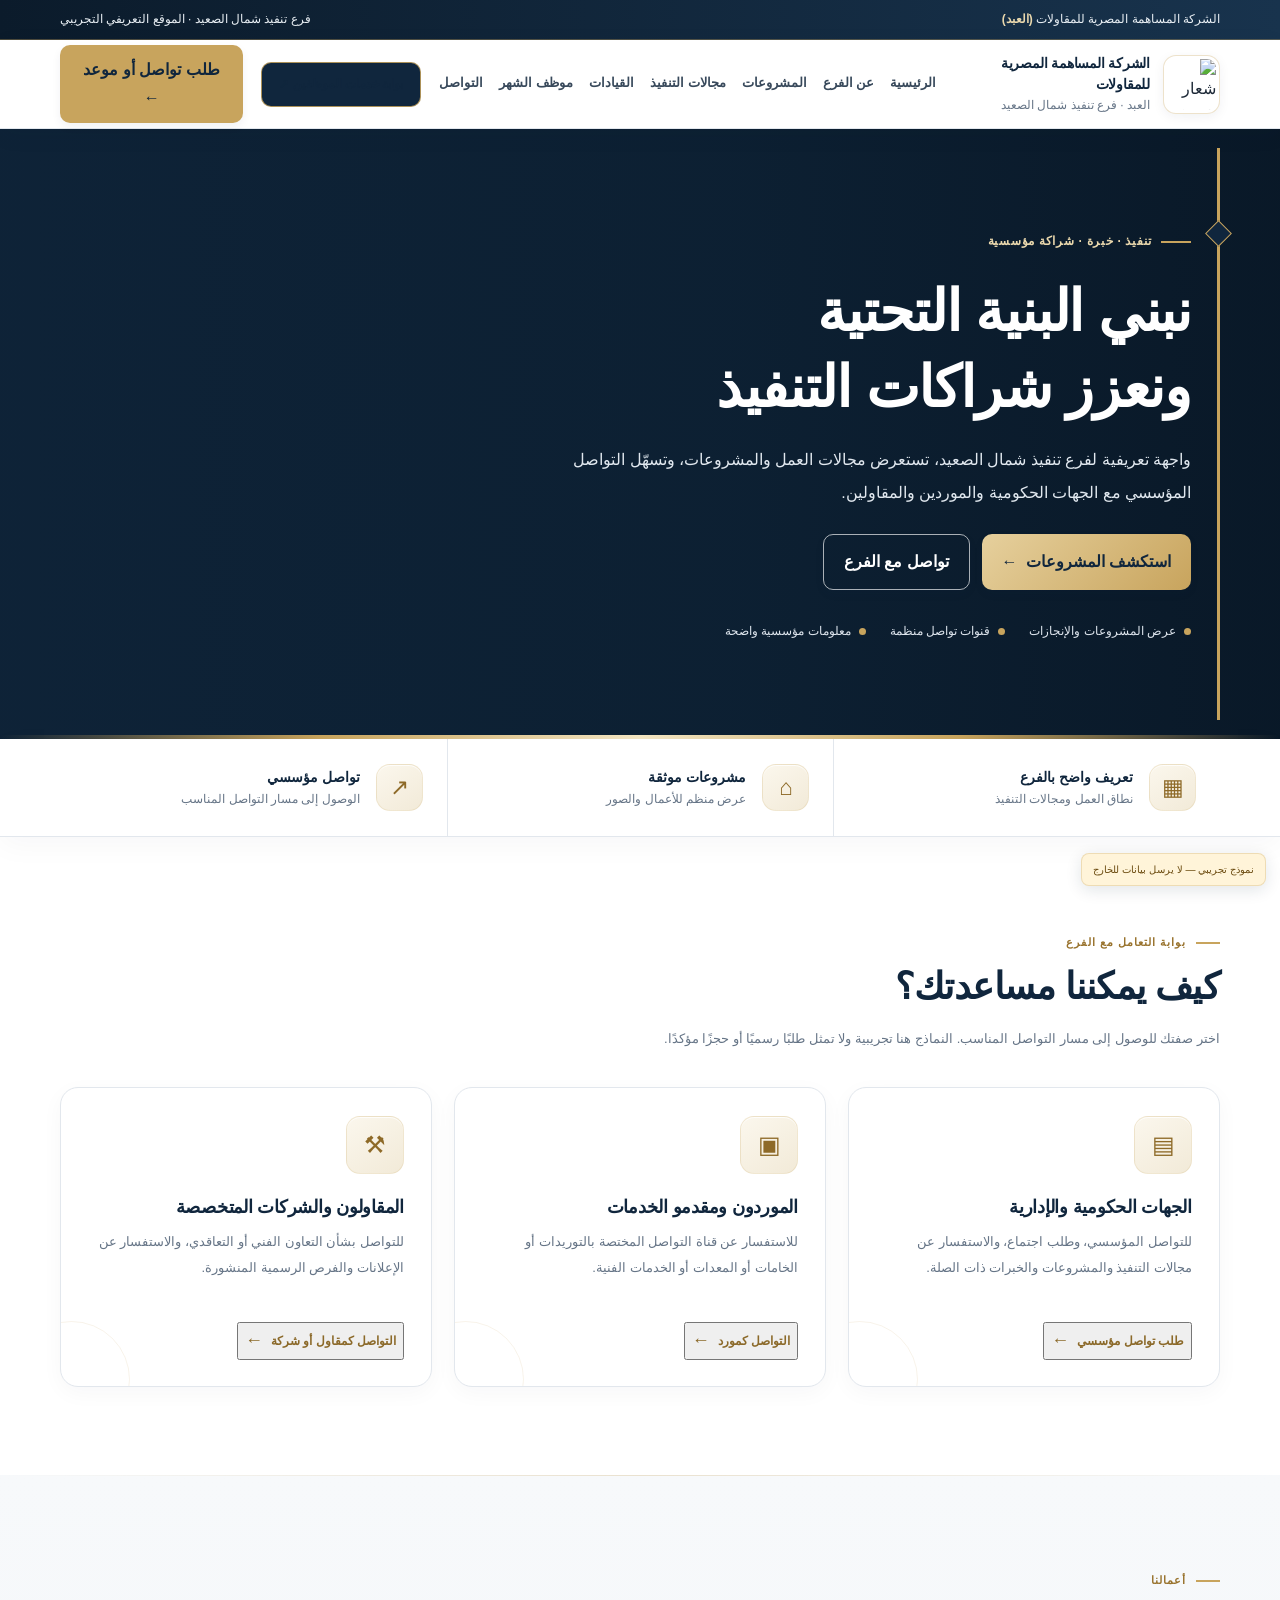
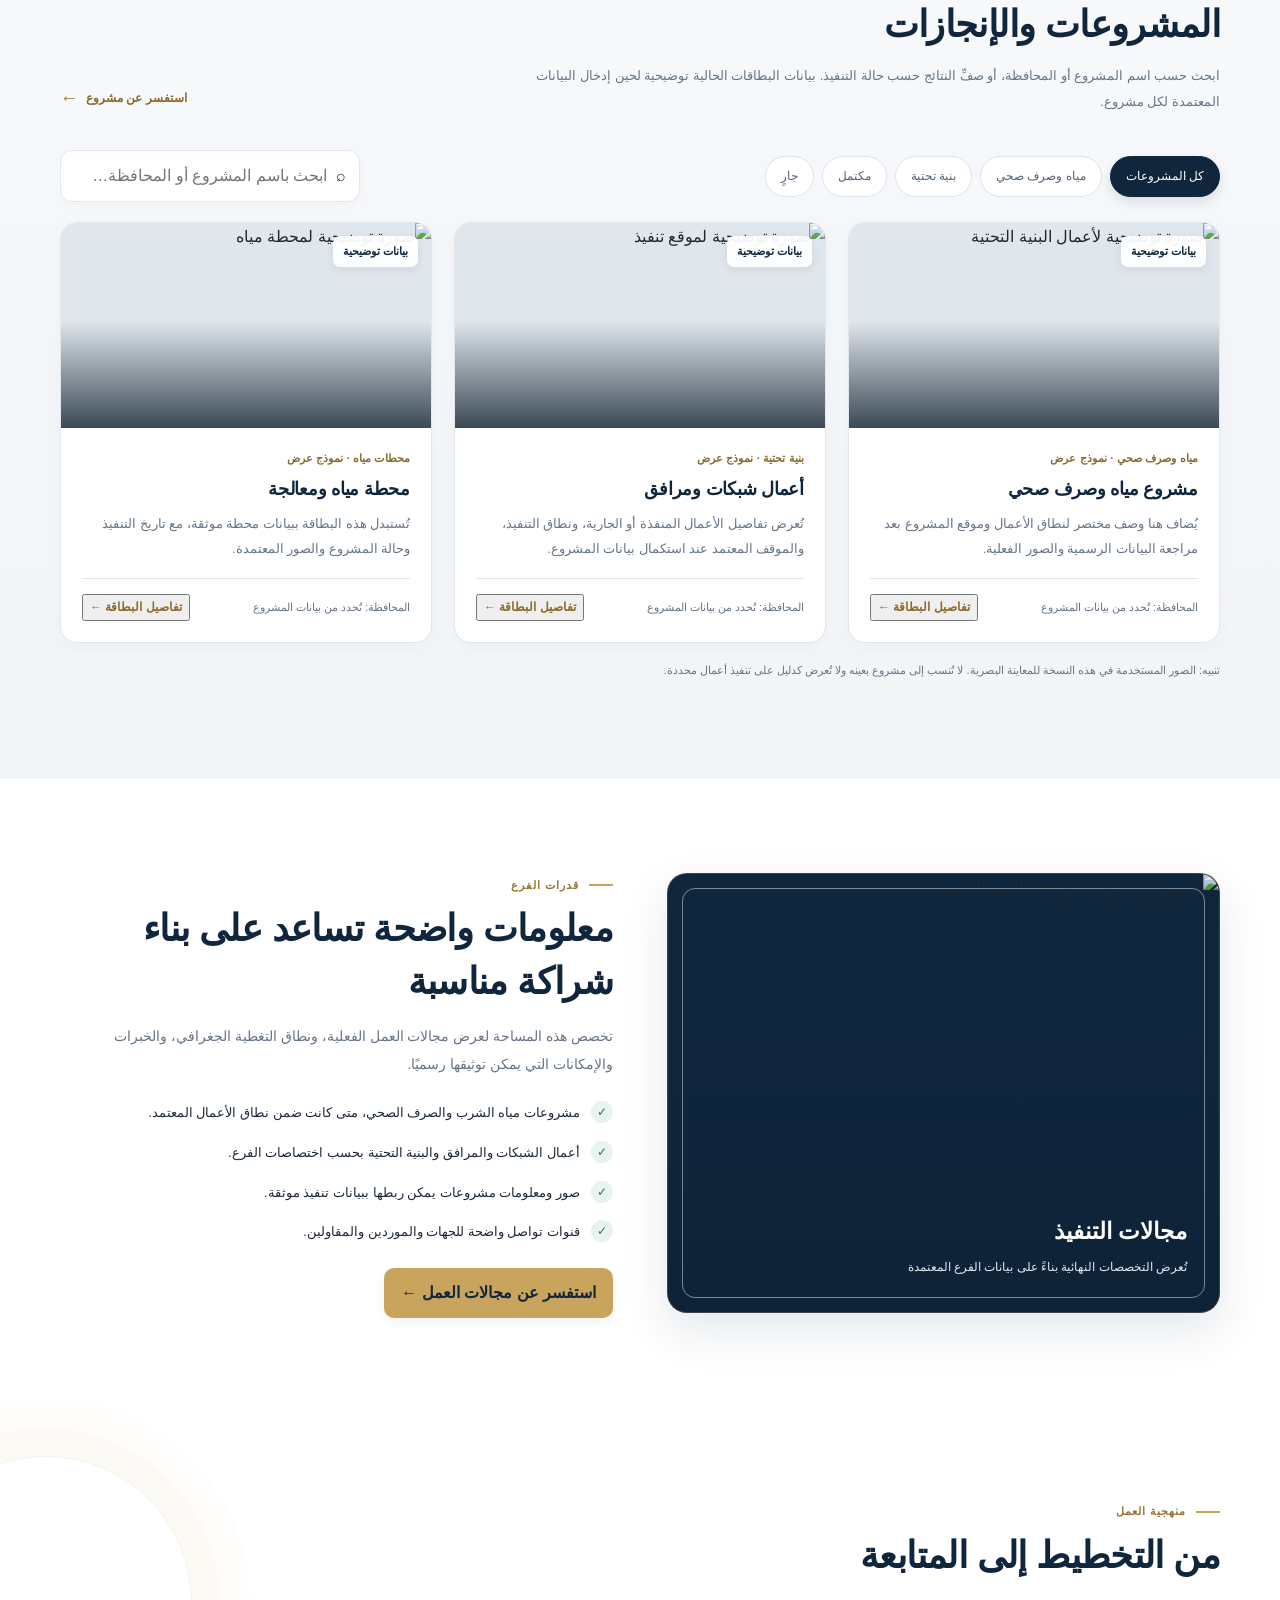
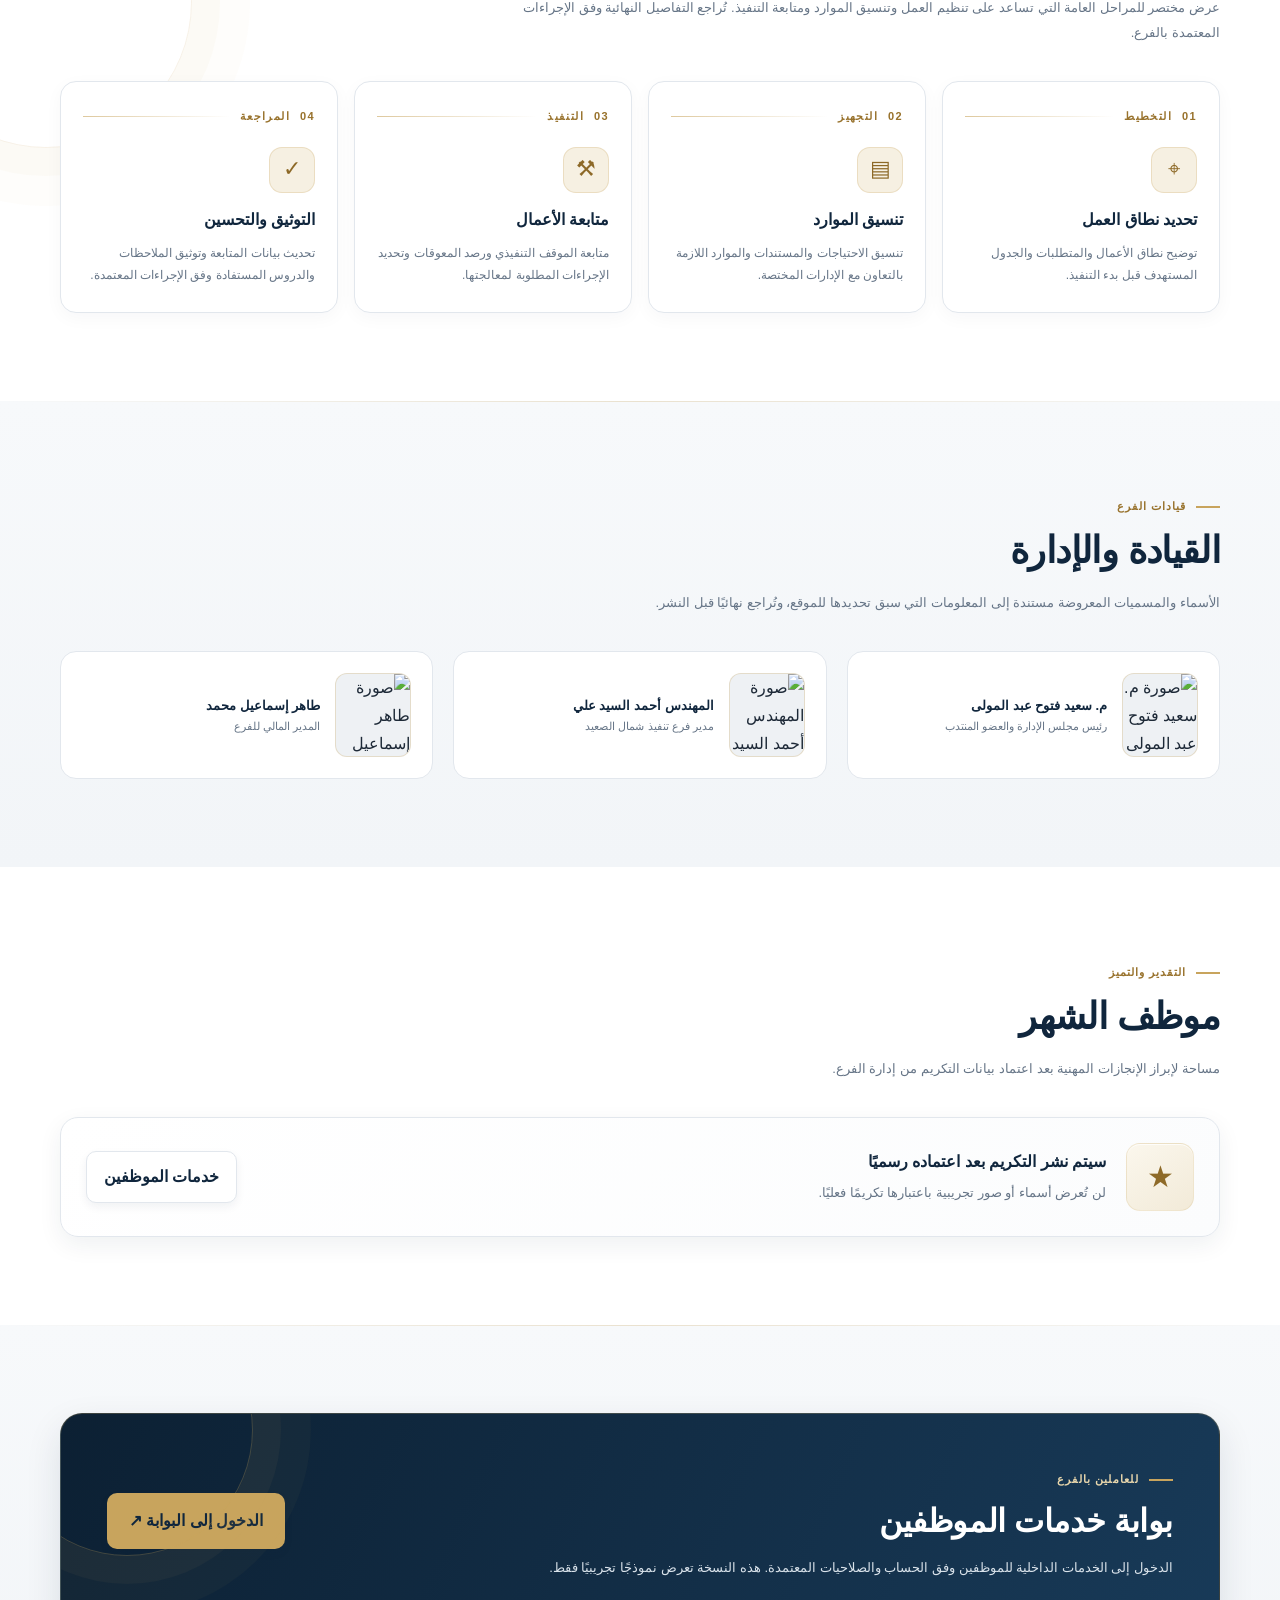
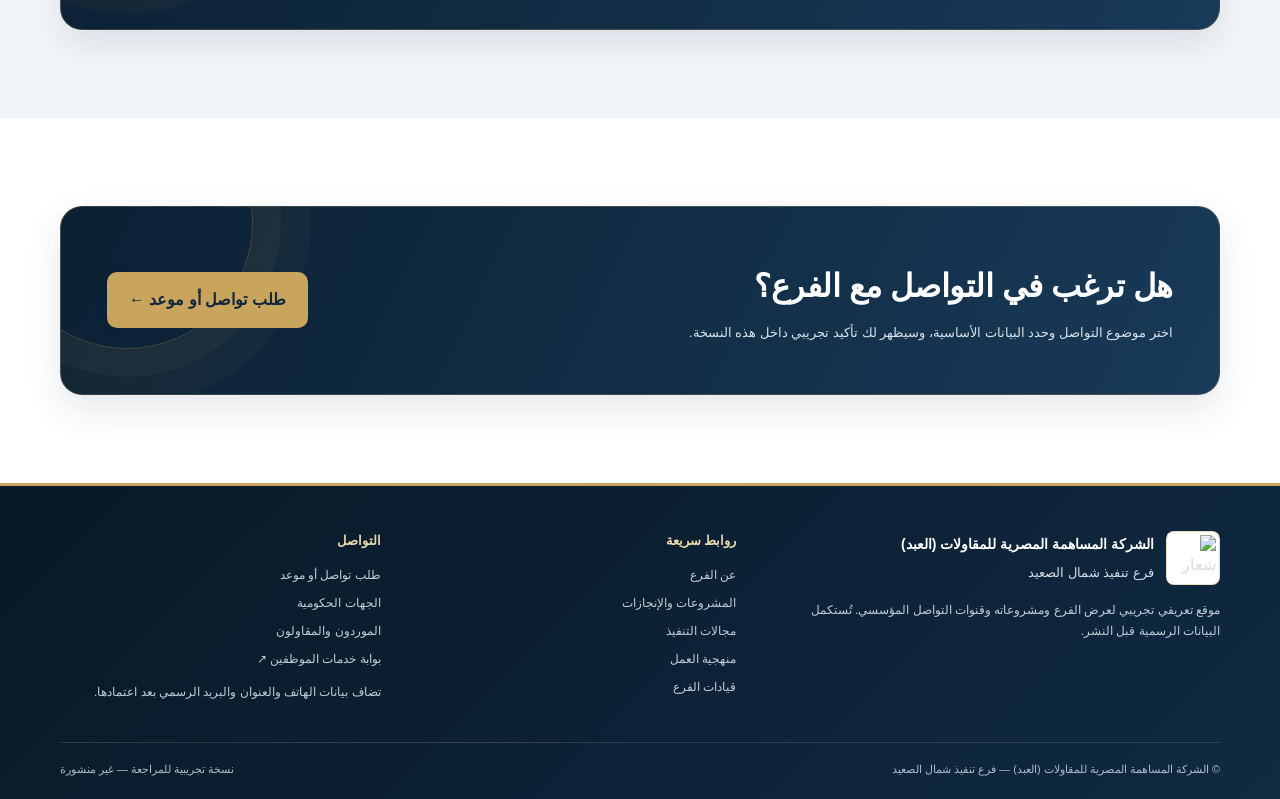
==== commit ac2d0508: "Add files via upload" ====
--- a/index.html
+++ b/index.html
@@ -8,6 +8,160 @@
 @media(max-width:1050px){.nav{gap:12px}.brand{min-width:235px}.navlinks{gap:12px;font-size:12px}.nav-cta{padding:10px 12px;font-size:12px}.project-grid{grid-template-columns:repeat(2,1fr)}.leaders{grid-template-columns:1fr 1fr}}
 @media(max-width:780px){.topline .container{justify-content:center}.nav{min-height:72px;justify-content:space-between}.brand{min-width:0}.brand img{width:47px;height:47px}.brand strong{font-size:12px}.brand small{font-size:10px}.mobile-toggle{display:block}.nav-cta{display:none}.navlinks{display:none;position:absolute;top:72px;right:0;left:0;background:white;border-bottom:1px solid var(--line);padding:15px 5%;flex-direction:column;align-items:stretch;gap:3px;box-shadow:var(--shadow)}.navlinks.show{display:flex}.navlinks a{padding:10px 0;border-bottom:1px solid #f0f2f5}.hero{min-height:520px}.hero-inner{padding:62px 0}.hero p{font-size:15px}.trust-grid{grid-template-columns:1fr}.trust-item{border-left:0;border-bottom:1px solid var(--line);padding:15px 4px}.trust-item:last-child{border-bottom:0}.section{padding:55px 0}.section-head{align-items:flex-start;flex-direction:column}.audience-grid{grid-template-columns:1fr}.capability-grid{grid-template-columns:1fr}.capability-visual{min-height:290px;order:2}.leaders{grid-template-columns:1fr}.contact-band{padding:28px;align-items:flex-start;flex-direction:column}.footer-main{grid-template-columns:1fr;gap:25px}}
 @media(max-width:520px){.project-grid{grid-template-columns:1fr}.project-toolbar{align-items:stretch}.search{min-width:100%}.chips{overflow:auto;flex-wrap:nowrap;padding-bottom:4px}.chip{white-space:nowrap}.form-grid{grid-template-columns:1fr}.field.full{grid-column:auto}.hero-actions .btn{width:100%}.hero-note{gap:10px;flex-direction:column}.prototype-label{bottom:7px;right:7px}.project-image{height:205px}}
+
+/* V25 EXECUTIVE DESIGN REFRESH — additive styles, original interactions preserved */
+:root{
+ --navy:#10263d;--navy2:#1b3b59;--gold:#c8a45d;--gold2:#ead8ad;
+ --ink:#1d2937;--muted:#667587;--line:#e2e7ed;--paper:#f5f7fa;
+ --shadow:0 18px 48px rgba(16,38,61,.11);--shadow-soft:0 8px 24px rgba(16,38,61,.065)
+}
+html{scroll-padding-top:104px}
+body{font-family:"Segoe UI",Tahoma,Arial,sans-serif;letter-spacing:0}
+::selection{background:rgba(200,164,93,.28);color:var(--navy)}
+a,button,input,select,textarea{-webkit-tap-highlight-color:transparent}
+a:focus-visible,button:focus-visible,input:focus-visible,select:focus-visible,textarea:focus-visible{
+ outline:3px solid rgba(200,164,93,.7);outline-offset:3px
+}
+.topline{background:linear-gradient(90deg,#0b1b2b,#18334d);border-bottom:1px solid rgba(200,164,93,.35)}
+.topline .container{padding-top:9px;padding-bottom:9px}
+header{box-shadow:0 6px 22px rgba(16,38,61,.055);background:rgba(255,255,255,.97)}
+.nav{min-height:88px;gap:18px}
+.brand{min-width:255px;gap:13px}
+.brand img{width:59px;height:59px;padding:3px;border:1px solid rgba(200,164,93,.32);border-radius:13px;background:#fff;box-shadow:0 3px 12px rgba(16,38,61,.06)}
+.brand strong{font-size:14px;letter-spacing:-.2px}
+.navlinks{gap:clamp(10px,1.25vw,19px);font-weight:600}
+.navlinks a{position:relative;padding:11px 0}
+.navlinks a:after{content:"";position:absolute;right:0;bottom:-2px;width:0;height:2px;background:var(--gold);transition:width .22s ease}
+.navlinks a:hover:after,.navlinks a:focus-visible:after{width:100%}
+.nav-cta,.btn{border-radius:10px;box-shadow:0 4px 10px rgba(16,38,61,.06);transition:transform .22s ease,box-shadow .22s ease,background .22s ease}
+.nav-cta:hover,.btn:hover{transform:translateY(-2px);box-shadow:0 9px 22px rgba(16,38,61,.13)}
+.employee-nav{background:var(--navy);border:1px solid rgba(200,164,93,.85);box-shadow:none}
+.employee-nav:hover{background:#244762}
+.hero{min-height:610px;background:#10263d}
+.hero:before{
+ background:
+  linear-gradient(270deg,rgba(9,24,39,.97) 0%,rgba(12,31,49,.88) 43%,rgba(12,31,49,.48) 100%),
+  url('assets/hero-bg.jpg') center 47%/cover;
+ transform:scale(1.01)
+}
+.hero:after{height:4px;background:linear-gradient(90deg,transparent,var(--gold),#f4e7c4,var(--gold),transparent)}
+.hero .container{position:relative}
+.hero-inner{max-width:820px;padding:76px 26px 78px 0;border-right:3px solid var(--gold);position:relative}
+.hero-inner:before{content:"";position:absolute;right:-11px;top:76px;width:17px;height:17px;border:1px solid var(--gold);background:var(--navy);transform:rotate(45deg)}
+.eyebrow{font-size:12px;letter-spacing:.7px;text-transform:uppercase}
+h1{font-size:clamp(35px,4.7vw,57px);line-height:1.34;letter-spacing:-1.2px;margin:21px 0 18px;text-wrap:balance}
+.hero p{font-size:16px;line-height:2.05;color:#e1e8ef;max-width:660px}
+.hero .btn{padding:13px 20px}
+.hero .btn:not(.btn-outline){background:linear-gradient(135deg,#e6d09d,#c8a45d)}
+.hero-note{gap:14px 24px;margin-top:31px}
+.hero-note span{font-size:12px;color:#dfe6ee}
+.trust-strip{position:relative;z-index:2;box-shadow:0 8px 28px rgba(16,38,61,.035)}
+.trust-grid{grid-template-columns:repeat(3,minmax(0,1fr))}
+.trust-item{padding:25px 24px;gap:16px}
+.iconbox{border:1px solid rgba(200,164,93,.18);background:linear-gradient(145deg,#fbf7ed,#f2ead8);color:#8e6a28;border-radius:14px;box-shadow:inset 0 1px 0 rgba(255,255,255,.8)}
+.section{padding:88px 0}
+.section.soft{background:linear-gradient(180deg,#f7f9fb 0%,#f2f5f8 100%);position:relative}
+.section.soft:before{content:"";position:absolute;top:0;right:0;left:0;height:1px;background:linear-gradient(90deg,transparent,rgba(200,164,93,.28),transparent)}
+.section-head{margin-bottom:36px;align-items:end}
+.kicker{display:inline-flex;align-items:center;gap:10px;font-size:11px;letter-spacing:1px;text-transform:uppercase}
+.kicker:before{content:"";display:inline-block;width:24px;height:2px;background:var(--gold)}
+.section h2{font-size:clamp(27px,3.2vw,37px);letter-spacing:-.65px;margin:8px 0 12px;line-height:1.42}
+.section-head p{font-size:13px;line-height:1.95;max-width:760px}
+.audience-grid{gap:22px}
+.audience-card{border-radius:18px;padding:28px 27px 26px;box-shadow:0 6px 22px rgba(16,38,61,.035)}
+.audience-card:after{content:"";position:absolute;width:115px;height:115px;left:-48px;bottom:-52px;border:1px solid rgba(200,164,93,.13);border-radius:50%;pointer-events:none}
+.audience-card .iconbox{width:58px;height:58px;font-size:24px}
+.audience-card h3{font-size:18px;letter-spacing:-.25px}
+.audience-card p{font-size:13px;line-height:1.95;min-height:76px}
+.textlink{font-size:12px}
+.chip{padding:9px 15px;transition:all .18s ease}
+.chip.active,.chip:hover{box-shadow:0 5px 12px rgba(16,38,61,.12)}
+.search{border-radius:12px;box-shadow:0 3px 12px rgba(16,38,61,.025)}
+.project-grid{gap:22px}
+.project-card{border-radius:17px;box-shadow:0 5px 18px rgba(16,38,61,.035)}
+.project-image{height:205px;background:#dfe6ec}
+.project-image img{filter:saturate(.93);transition:transform .55s cubic-bezier(.2,.7,.2,1),filter .35s ease}
+.project-card:hover .project-image img{transform:scale(1.055);filter:saturate(1.06)}
+.project-image:after{inset:48% 0 0;background:linear-gradient(0deg,rgba(8,23,38,.76),transparent)}
+.project-status{border:1px solid rgba(255,255,255,.65);border-radius:7px;box-shadow:0 3px 10px rgba(0,0,0,.08)}
+.project-body{padding:21px}
+.project-meta{letter-spacing:.1px}
+.project-body h3{font-size:18px;letter-spacing:-.25px}
+.project-body p{font-size:12.5px;line-height:1.95}
+.project-foot{padding-top:15px}
+.capability-grid{gap:54px}
+.capability-visual{min-height:440px;border-radius:20px;box-shadow:var(--shadow);border:1px solid rgba(200,164,93,.25)}
+.capability-visual:before{content:"";position:absolute;z-index:2;inset:14px;border:1px solid rgba(255,255,255,.45);border-radius:13px;pointer-events:none}
+.capability-visual img{transition:transform .7s ease}
+.capability-visual:hover img{transform:scale(1.035)}
+.visual-caption{right:32px;bottom:32px}
+.visual-caption strong{font-size:23px}
+.capability-copy p{font-size:14px;line-height:2}
+.checklist{gap:15px}
+.checklist li{font-size:13px;line-height:1.9}
+.leaders{gap:20px}
+.leader{border-radius:16px;padding:21px;gap:15px;transition:transform .22s ease,box-shadow .22s ease,border-color .22s ease}
+.leader:hover{transform:translateY(-3px);box-shadow:var(--shadow-soft);border-color:rgba(200,164,93,.65)}
+.leader img{width:76px;height:84px;border:1px solid rgba(200,164,93,.28);border-radius:12px;object-position:center top}
+.leader strong{font-size:13px;line-height:1.8}
+.panel{border:1px solid var(--line);border-radius:18px!important;padding:25px!important;box-shadow:var(--shadow-soft);background:linear-gradient(135deg,#fff,#fbfcfd)}
+.contact-band{padding:48px 46px;border:1px solid rgba(200,164,93,.25);border-radius:22px;box-shadow:0 14px 36px rgba(16,38,61,.11);background:linear-gradient(115deg,#0c2033,#183a58)}
+.contact-band h2{font-size:clamp(24px,2.7vw,32px);letter-spacing:-.45px;line-height:1.45}
+.contact-band p{line-height:1.9;max-width:700px}
+.contact-band .btn{padding:14px 22px}
+.footer{background:linear-gradient(135deg,#091827,#102a42);border-top:3px solid var(--gold);padding-top:44px}
+.footer-brand img{padding:3px;border:1px solid rgba(200,164,93,.35)}
+.footer h4{color:var(--gold2);font-size:13px;margin-top:0}
+.footer-links a{transition:color .18s ease,transform .18s ease}
+.footer-links a:hover{color:var(--gold2);transform:translateX(-3px)}
+.copyright{border-top:1px solid rgba(255,255,255,.12);padding-top:17px}
+.modal{backdrop-filter:blur(6px);background:rgba(7,18,30,.68)}
+.modal-panel{border:1px solid rgba(200,164,93,.28);border-radius:20px;box-shadow:0 24px 70px rgba(0,0,0,.25)}
+.modal-head{background:linear-gradient(110deg,#10263d,#1b3b59);border-bottom:1px solid rgba(200,164,93,.32)}
+.modal-head h3{color:#fff}
+.close{border-radius:9px}
+.field input,.field select,.field textarea{border-radius:10px;transition:border-color .18s ease,box-shadow .18s ease}
+.field input:focus,.field select:focus,.field textarea:focus{border-color:var(--gold);box-shadow:0 0 0 3px rgba(200,164,93,.14);outline:none}
+.toast{border:1px solid rgba(200,164,93,.3);box-shadow:var(--shadow)}
+/* Added editorial process section */
+.approach-section{position:relative;overflow:hidden}
+.approach-section:after{content:"";position:absolute;left:-100px;top:50px;width:290px;height:290px;border:1px solid rgba(200,164,93,.15);border-radius:50%;box-shadow:0 0 0 28px rgba(200,164,93,.035),0 0 0 58px rgba(200,164,93,.025);pointer-events:none}
+.approach-grid{display:grid;grid-template-columns:repeat(4,minmax(0,1fr));gap:16px;position:relative;z-index:1}
+.approach-card{position:relative;background:#fff;border:1px solid var(--line);border-radius:16px;padding:25px 22px;min-height:195px;box-shadow:0 5px 18px rgba(16,38,61,.035);transition:transform .22s ease,box-shadow .22s ease,border-color .22s ease}
+.approach-card:hover{transform:translateY(-4px);box-shadow:var(--shadow-soft);border-color:rgba(200,164,93,.7)}
+.approach-number{font-size:11px;letter-spacing:1.4px;color:#98722c;font-weight:800;display:flex;align-items:center;gap:10px}
+.approach-number:after{content:"";height:1px;flex:1;background:linear-gradient(90deg,rgba(200,164,93,.6),transparent)}
+.approach-symbol{width:46px;height:46px;border-radius:13px;background:#f6f0e2;border:1px solid rgba(200,164,93,.25);display:grid;place-items:center;color:#8d6927;font-size:22px;margin:20px 0 13px}
+.approach-card h3{font-size:16px;color:var(--navy);margin:0 0 8px}
+.approach-card p{font-size:12px;color:var(--muted);line-height:1.9;margin:0}
+.prototype-label{border:1px solid rgba(200,164,93,.3);box-shadow:0 4px 16px rgba(16,38,61,.12)}
+#backToTop{position:fixed;z-index:45;left:22px;bottom:22px;width:46px;height:46px;border-radius:14px;background:var(--navy);color:#fff;border:1px solid rgba(200,164,93,.8);box-shadow:0 8px 20px rgba(16,38,61,.2);display:grid;place-items:center;font-size:20px;opacity:0;visibility:hidden;transform:translateY(8px);transition:all .2s ease}
+#backToTop.visible{opacity:1;visibility:visible;transform:translateY(0)}
+@media(max-width:1050px){
+ .nav{gap:11px}.brand{min-width:220px}.brand strong{font-size:12px}.navlinks{gap:10px;font-size:12px}
+ .nav-cta,.btn{padding:10px 13px}.approach-grid{grid-template-columns:repeat(2,minmax(0,1fr))}
+}
+@media(max-width:780px){
+ .nav{min-height:74px}.brand{min-width:0;flex:1}.brand img{width:51px;height:51px}.nav-cta:not(.employee-nav){display:none}
+ .hero{min-height:560px}.hero-inner{padding:54px 19px 56px 0}.hero-inner:before{top:56px}
+ .hero p{font-size:15px}.section{padding:65px 0}.section-head{align-items:flex-start;flex-direction:column;gap:12px}
+ .trust-grid{grid-template-columns:1fr}.trust-item{border-left:0;border-bottom:1px solid var(--line);padding:17px 4px}.trust-item:last-child{border-bottom:0}
+ .audience-grid,.project-grid,.leaders{grid-template-columns:1fr}.audience-card p{min-height:0}
+ .capability-grid{grid-template-columns:1fr;gap:28px}.capability-visual{min-height:320px}
+ .contact-band{padding:31px 24px;align-items:flex-start;flex-direction:column}.contact-band .btn{align-self:flex-start}
+ .footer-main{grid-template-columns:1fr;gap:24px}.approach-grid{grid-template-columns:1fr 1fr}
+}
+@media(max-width:520px){
+ .hero{min-height:540px}.hero-inner{padding-right:16px}h1{font-size:34px;letter-spacing:-.5px}
+ .hero-actions{align-items:stretch;flex-direction:column;max-width:280px}.hero-actions .btn{width:100%}
+ .hero-note{display:grid;gap:9px}.approach-grid{grid-template-columns:1fr}.approach-card{min-height:0}
+ .project-toolbar{align-items:stretch}.chips{gap:6px}.chip{padding:8px 10px}
+ #backToTop{left:14px;bottom:14px;width:42px;height:42px}
+}
+@media(prefers-reduced-motion:reduce){
+ *,*::before,*::after{scroll-behavior:auto!important;transition:none!important;animation:none!important}
+}
+
 </style>
 </head>
 <body>
@@ -36,16 +190,44 @@
 </div><p style="font-size:11px;color:var(--muted);margin-top:18px">تنبيه: الصور المستخدمة في هذه النسخة للمعاينة البصرية. لا تُنسب إلى مشروع بعينه ولا تُعرض كدليل على تنفيذ أعمال محددة.</p>
 </div></section>
 <section class="section" id="capabilities"><div class="container capability-grid"><div class="capability-visual"><img src="assets/hero-bg.jpg" alt="مشهد توضيحي لمشروعات البنية التحتية"><div class="visual-caption"><strong>مجالات التنفيذ</strong><span>تُعرض التخصصات النهائية بناءً على بيانات الفرع المعتمدة</span></div></div><div class="capability-copy"><span class="kicker">قدرات الفرع</span><h2>معلومات واضحة تساعد على بناء شراكة مناسبة</h2><p>تخصص هذه المساحة لعرض مجالات العمل الفعلية، ونطاق التغطية الجغرافي، والخبرات والإمكانات التي يمكن توثيقها رسميًا.</p><ul class="checklist"><li><span class="check">✓</span><span>مشروعات مياه الشرب والصرف الصحي، متى كانت ضمن نطاق الأعمال المعتمد.</span></li><li><span class="check">✓</span><span>أعمال الشبكات والمرافق والبنية التحتية بحسب اختصاصات الفرع.</span></li><li><span class="check">✓</span><span>صور ومعلومات مشروعات يمكن ربطها ببيانات تنفيذ موثقة.</span></li><li><span class="check">✓</span><span>قنوات تواصل واضحة للجهات والموردين والمقاولين.</span></li></ul><button class="btn" data-open-modal="general">استفسر عن مجالات العمل ←</button></div></div></section>
+
+<section class="section approach-section" id="approach">
+ <div class="container">
+  <div class="section-head">
+   <div><span class="kicker">منهجية العمل</span><h2>من التخطيط إلى المتابعة</h2>
+   <p>عرض مختصر للمراحل العامة التي تساعد على تنظيم العمل وتنسيق الموارد ومتابعة التنفيذ. تُراجع التفاصيل النهائية وفق الإجراءات المعتمدة بالفرع.</p></div>
+  </div>
+  <div class="approach-grid">
+   <article class="approach-card"><div class="approach-number">01 <span>التخطيط</span></div><div class="approach-symbol" aria-hidden="true">⌖</div><h3>تحديد نطاق العمل</h3><p>توضيح نطاق الأعمال والمتطلبات والجدول المستهدف قبل بدء التنفيذ.</p></article>
+   <article class="approach-card"><div class="approach-number">02 <span>التجهيز</span></div><div class="approach-symbol" aria-hidden="true">▤</div><h3>تنسيق الموارد</h3><p>تنسيق الاحتياجات والمستندات والموارد اللازمة بالتعاون مع الإدارات المختصة.</p></article>
+   <article class="approach-card"><div class="approach-number">03 <span>التنفيذ</span></div><div class="approach-symbol" aria-hidden="true">⚒</div><h3>متابعة الأعمال</h3><p>متابعة الموقف التنفيذي ورصد المعوقات وتحديد الإجراءات المطلوبة لمعالجتها.</p></article>
+   <article class="approach-card"><div class="approach-number">04 <span>المراجعة</span></div><div class="approach-symbol" aria-hidden="true">✓</div><h3>التوثيق والتحسين</h3><p>تحديث بيانات المتابعة وتوثيق الملاحظات والدروس المستفادة وفق الإجراءات المعتمدة.</p></article>
+  </div>
+ </div>
+</section>
+
 <section class="section soft" id="leadership"><div class="container"><div class="section-head"><div><span class="kicker">قيادات الفرع</span><h2>القيادة والإدارة</h2><p>الأسماء والمسميات المعروضة مستندة إلى المعلومات التي سبق تحديدها للموقع، وتُراجع نهائيًا قبل النشر.</p></div></div><div class="leaders"><article class="leader"><img src="assets/saeed.jpg" alt="صورة م. سعيد فتوح عبد المولى"><div><strong>م. سعيد فتوح عبد المولى</strong><small>رئيس مجلس الإدارة والعضو المنتدب</small></div></article><article class="leader"><img src="assets/ahmed.jpg" alt="صورة المهندس أحمد السيد علي"><div><strong>المهندس أحمد السيد علي</strong><small>مدير فرع تنفيذ شمال الصعيد</small></div></article><article class="leader"><img src="assets/taher.jpg" alt="صورة طاهر إسماعيل محمد"><div><strong>طاهر إسماعيل محمد</strong><small>المدير المالي للفرع</small></div></article></div></div></section>
 <section class="section" id="employee-month"><div class="container"><div class="section-head"><div><span class="kicker">التقدير والتميز</span><h2>موظف الشهر</h2><p>مساحة لإبراز الإنجازات المهنية بعد اعتماد بيانات التكريم من إدارة الفرع.</p></div></div><div class="panel" style="display:flex;align-items:center;gap:20px;flex-wrap:wrap"><div class="iconbox" style="width:68px;height:68px;font-size:30px">★</div><div style="flex:1;min-width:220px"><strong style="color:var(--navy);font-size:16px">سيتم نشر التكريم بعد اعتماده رسميًا</strong><p style="color:var(--muted);margin:6px 0 0;font-size:13px">لن تُعرض أسماء أو صور تجريبية باعتبارها تكريمًا فعليًا.</p></div><a class="btn btn-light" href="employee-portal.html">خدمات الموظفين</a></div></div></section>
 <section class="section soft" id="employee-services"><div class="container"><div class="contact-band"><div><span class="kicker" style="color:var(--gold2)">للعاملين بالفرع</span><h2>بوابة خدمات الموظفين</h2><p>الدخول إلى الخدمات الداخلية للموظفين وفق الحساب والصلاحيات المعتمدة. هذه النسخة تعرض نموذجًا تجريبيًا فقط.</p></div><a class="btn" href="employee-portal.html" target="_blank" rel="noopener noreferrer" aria-label="فتح بوابة خدمات الموظفين في تبويب مستقل">الدخول إلى البوابة ↗</a></div></div></section>
 <section class="section" id="contact"><div class="container"><div class="contact-band"><div><h2>هل ترغب في التواصل مع الفرع؟</h2><p>اختر موضوع التواصل وحدد البيانات الأساسية، وسيظهر لك تأكيد تجريبي داخل هذه النسخة.</p></div><button class="btn" data-open-modal="general">طلب تواصل أو موعد ←</button></div></div></section>
 </main>
-<footer class="footer"><div class="container"><div class="footer-main"><div><div class="footer-brand"><img src="assets/logo.jpeg" alt="شعار الشركة"><div><strong>الشركة المساهمة المصرية للمقاولات (العبد)</strong><br><small>فرع تنفيذ شمال الصعيد</small></div></div><p>موقع تعريفي تجريبي لعرض الفرع ومشروعاته وقنوات التواصل المؤسسي. تُستكمل البيانات الرسمية قبل النشر.</p></div><div><h4>روابط سريعة</h4><div class="footer-links"><a href="#about">عن الفرع</a><a href="#projects">المشروعات والإنجازات</a><a href="#capabilities">مجالات التنفيذ</a><a href="#leadership">قيادات الفرع</a></div></div><div><h4>التواصل</h4><div class="footer-links"><a href="#contact">طلب تواصل أو موعد</a><a href="#contact">الجهات الحكومية</a><a href="#contact">الموردون والمقاولون</a><a href="employee-portal.html" target="_blank" rel="noopener noreferrer">بوابة خدمات الموظفين ↗</a></div><p>تضاف بيانات الهاتف والعنوان والبريد الرسمي بعد اعتمادها.</p></div></div><div class="copyright"><span>© الشركة المساهمة المصرية للمقاولات (العبد) — فرع تنفيذ شمال الصعيد</span><span>نسخة تجريبية للمراجعة — غير منشورة</span></div></div></footer>
+<footer class="footer"><div class="container"><div class="footer-main"><div><div class="footer-brand"><img src="assets/logo.jpeg" alt="شعار الشركة"><div><strong>الشركة المساهمة المصرية للمقاولات (العبد)</strong><br><small>فرع تنفيذ شمال الصعيد</small></div></div><p>موقع تعريفي تجريبي لعرض الفرع ومشروعاته وقنوات التواصل المؤسسي. تُستكمل البيانات الرسمية قبل النشر.</p></div><div><h4>روابط سريعة</h4><div class="footer-links"><a href="#about">عن الفرع</a><a href="#projects">المشروعات والإنجازات</a><a href="#capabilities">مجالات التنفيذ</a><a href="#approach">منهجية العمل</a><a href="#leadership">قيادات الفرع</a></div></div><div><h4>التواصل</h4><div class="footer-links"><a href="#contact">طلب تواصل أو موعد</a><a href="#contact">الجهات الحكومية</a><a href="#contact">الموردون والمقاولون</a><a href="employee-portal.html" target="_blank" rel="noopener noreferrer">بوابة خدمات الموظفين ↗</a></div><p>تضاف بيانات الهاتف والعنوان والبريد الرسمي بعد اعتمادها.</p></div></div><div class="copyright"><span>© الشركة المساهمة المصرية للمقاولات (العبد) — فرع تنفيذ شمال الصعيد</span><span>نسخة تجريبية للمراجعة — غير منشورة</span></div></div></footer>
 <div class="modal" id="contactModal" role="dialog" aria-modal="true" aria-labelledby="modalTitle"><div class="modal-panel"><div class="modal-head"><h3 id="modalTitle">طلب تواصل مع الفرع</h3><button class="close" id="closeModal" aria-label="إغلاق">×</button></div><div class="modal-content"><div class="success" id="successBox"></div><form id="contactForm"><div class="form-grid"><div class="field"><label for="visitorType">صفة الزائر *</label><select id="visitorType" required><option value="">اختر الصفة</option><option>جهة حكومية أو إدارية</option><option>مورد أو مقدم خدمة</option><option>مقاول أو شركة متخصصة</option><option>أخرى</option></select></div><div class="field"><label for="topic">موضوع التواصل *</label><select id="topic" required><option value="">اختر الموضوع</option><option>طلب اجتماع أو موعد</option><option>استفسار عن المشروعات</option><option>استفسار عن مجالات التنفيذ</option><option>توريدات أو خدمات</option><option>تعاون فني أو تعاقدي</option><option>موضوع آخر</option></select></div><div class="field"><label for="visitorName">الاسم *</label><input id="visitorName" required maxlength="100" placeholder="الاسم بالكامل"></div><div class="field"><label for="visitorPhone">رقم الهاتف *</label><input id="visitorPhone" required inputmode="tel" placeholder="مثال: 01012345678"></div><div class="field full"><label for="personToMeet">الشخص أو الإدارة المطلوب التواصل معها *</label><select id="personToMeet" required><option value="">اختر الجهة المختصة</option><option>رئيس مجلس الإدارة والعضو المنتدب</option><option>مدير فرع تنفيذ شمال الصعيد</option><option>المدير المالي للفرع</option><option>إدارة التخطيط والمتابعة</option><option>إدارة الموارد البشرية</option><option>إدارة المخازن</option><option>إدارة أخرى</option></select></div><div class="field"><label for="preferredDate">التاريخ المقترح (اختياري)</label><input id="preferredDate" type="date"></div><div class="field"><label for="preferredTime">الوقت المقترح (اختياري)</label><select id="preferredTime"><option value="">غير محدد</option><option>09:00–11:00</option><option>11:00–13:00</option><option>13:00–15:00</option></select></div><div class="field full"><label for="details">تفاصيل إضافية (اختياري)</label><textarea id="details" maxlength="1000" placeholder="اكتب موضوع التواصل باختصار"></textarea></div></div><p class="form-note">هذا نموذج تجريبي. عند الإرسال، تُحفظ البيانات محليًا في هذا المتصفح فقط، ولا تصل إلى الفرع ولا يتم حجز موعد فعلي.</p><div class="modal-actions"><button type="submit" class="btn">إرسال الطلب التجريبي</button><button type="button" class="btn btn-light" id="cancelModal">إلغاء</button></div></form></div></div></div>
 <div class="modal" id="projectModal" role="dialog" aria-modal="true" aria-labelledby="projectModalTitle"><div class="modal-panel"><div class="modal-head"><h3 id="projectModalTitle">تفاصيل المشروع</h3><button class="close" id="closeProjectModal" aria-label="إغلاق">×</button></div><div class="modal-content"><p id="projectModalText">تفاصيل المشروع</p><div class="success" style="display:block">هذه بطاقة توضيحية. تُستكمل بيانات المحافظة والجهة المالكة ونطاق الأعمال والموقف التنفيذي من مصادر الفرع المعتمدة.</div><button class="btn" data-open-modal="general" id="askProject">استفسار عن المشروع ←</button></div></div></div>
-<div class="toast" id="toast" role="status"></div><div class="prototype-label">نموذج تجريبي — لا يرسل بيانات للخارج</div>
+<div class="toast" id="toast" role="status"></div><button id="backToTop" type="button" aria-label="العودة إلى أعلى الصفحة" title="العودة إلى الأعلى">↑</button><div class="prototype-label">نموذج تجريبي — لا يرسل بيانات للخارج</div>
 <script>
 (()=>{const $=s=>document.querySelector(s),$$=s=>Array.from(document.querySelectorAll(s));const modal=$('#contactModal'),projectModal=$('#projectModal'),form=$('#contactForm'),success=$('#successBox');let currentFilter='all';function openContact(type){projectModal.classList.remove('open');modal.classList.add('open');form.reset();form.querySelectorAll('input,select,textarea,button[type=submit]').forEach(el=>el.disabled=false);$('.modal-actions button[data-reset-request]')?.remove();success.style.display='none';if(type==='government'){$('#visitorType').value='جهة حكومية أو إدارية';$('#topic').value='طلب اجتماع أو موعد'}else if(type==='supplier'){$('#visitorType').value='مورد أو مقدم خدمة';$('#topic').value='توريدات أو خدمات'}else if(type==='contractor'){$('#visitorType').value='مقاول أو شركة متخصصة';$('#topic').value='تعاون فني أو تعاقدي'}else{$('#visitorType').value='';$('#topic').value=''}setTimeout(()=>$('#visitorName').focus(),80)}function closeContact(){modal.classList.remove('open')}$$('[data-open-modal]').forEach(b=>b.addEventListener('click',()=>openContact(b.dataset.openModal)));$('#closeModal').addEventListener('click',closeContact);$('#cancelModal').addEventListener('click',closeContact);modal.addEventListener('click',e=>{if(e.target===modal)closeContact()});$('#closeProjectModal').addEventListener('click',()=>projectModal.classList.remove('open'));projectModal.addEventListener('click',e=>{if(e.target===projectModal)projectModal.classList.remove('open')});$('#askProject').addEventListener('click',()=>openContact('general'));function applyFilters(){const q=$('#projectSearch').value.trim().toLowerCase();let count=0;$$('.project-card').forEach(card=>{const cats=card.dataset.category.split(' '),txt=(card.dataset.search+' '+card.innerText).toLowerCase();const ok=(currentFilter==='all'||cats.includes(currentFilter))&&(!q||txt.includes(q));card.style.display=ok?'flex':'none';if(ok)count++});$('#emptyProjects').style.display=count?'none':'block'}$$('#projectFilters .chip').forEach(btn=>btn.addEventListener('click',()=>{$$('#projectFilters .chip').forEach(x=>x.classList.remove('active'));btn.classList.add('active');currentFilter=btn.dataset.filter;applyFilters()}));$('#projectSearch').addEventListener('input',applyFilters);$$('[data-project]').forEach(btn=>btn.addEventListener('click',()=>{$('#projectModalTitle').textContent=btn.dataset.project;$('#projectModalText').textContent='بطاقة '+btn.dataset.project+' — تعرض النسخة النهائية وصف نطاق الأعمال، المحافظة، الجهة المالكة، حالة التنفيذ، والصور المعتمدة بعد استكمال البيانات الرسمية.';projectModal.classList.add('open')}));$('#mobileToggle').addEventListener('click',()=>$('#navlinks').classList.toggle('show'));$$('#navlinks a').forEach(a=>a.addEventListener('click',()=>$('#navlinks').classList.remove('show')));const today=new Date();$('#preferredDate').min=`${today.getFullYear()}-${String(today.getMonth()+1).padStart(2,'0')}-${String(today.getDate()).padStart(2,'0')}`;form.addEventListener('submit',e=>{e.preventDefault();const phone=$('#visitorPhone').value.trim().replace(/[\s-]/g,'');if(!/^(?:\+?20|0)?1[0125][0-9]{8}$/.test(phone)){alert('من فضلك أدخل رقم هاتف مصري صحيحًا.');$('#visitorPhone').focus();return}const now=new Date(),ref='APT-'+now.getFullYear()+'-'+String(Date.now()).slice(-6);const req={id:ref,ref,type:$('#visitorType').value,person:$('#personToMeet').value,reason:$('#topic').value,name:$('#visitorName').value.trim(),phone,date:$('#preferredDate').value,time:$('#preferredTime').value,details:$('#details').value.trim(),status:'new',createdAt:now.toISOString(),source:'public-demo',history:[{status:'new',at:now.toISOString(),note:'تم تسجيل الطلب في النموذج التجريبي'}]};let items=[];try{items=JSON.parse(localStorage.getItem('northUpperAppointmentsV1')||'[]')}catch(_){}items.unshift(req);try{localStorage.setItem('northUpperAppointmentsV1',JSON.stringify(items))}catch(_){}success.textContent='تم تسجيل الطلب التجريبي برقم '+req.ref+' في هذا المتصفح فقط. لم يتم إرساله إلى الفرع ولم يتم حجز موعد.';success.style.display='block';form.querySelectorAll('input,select,textarea,button[type=submit]').forEach(el=>el.disabled=true);const reset=document.createElement('button');reset.dataset.resetRequest='1';reset.className='btn btn-light';reset.type='button';reset.textContent='طلب جديد';reset.style.marginRight='8px';reset.onclick=()=>{form.reset();form.querySelectorAll('input,select,textarea,button[type=submit]').forEach(el=>el.disabled=false);success.style.display='none';reset.remove()};$('.modal-actions').appendChild(reset)});document.addEventListener('keydown',e=>{if(e.key==='Escape'){closeContact();projectModal.classList.remove('open')}});})();
 </script>
+
+<script>
+(()=> {
+ const btn=document.getElementById('backToTop');
+ if(!btn) return;
+ const update=()=>btn.classList.toggle('visible',window.scrollY>520);
+ window.addEventListener('scroll',update,{passive:true});
+ btn.addEventListener('click',()=>window.scrollTo({top:0,behavior:window.matchMedia('(prefers-reduced-motion: reduce)').matches?'auto':'smooth'}));
+ update();
+})();
+</script>
+
 </body></html>
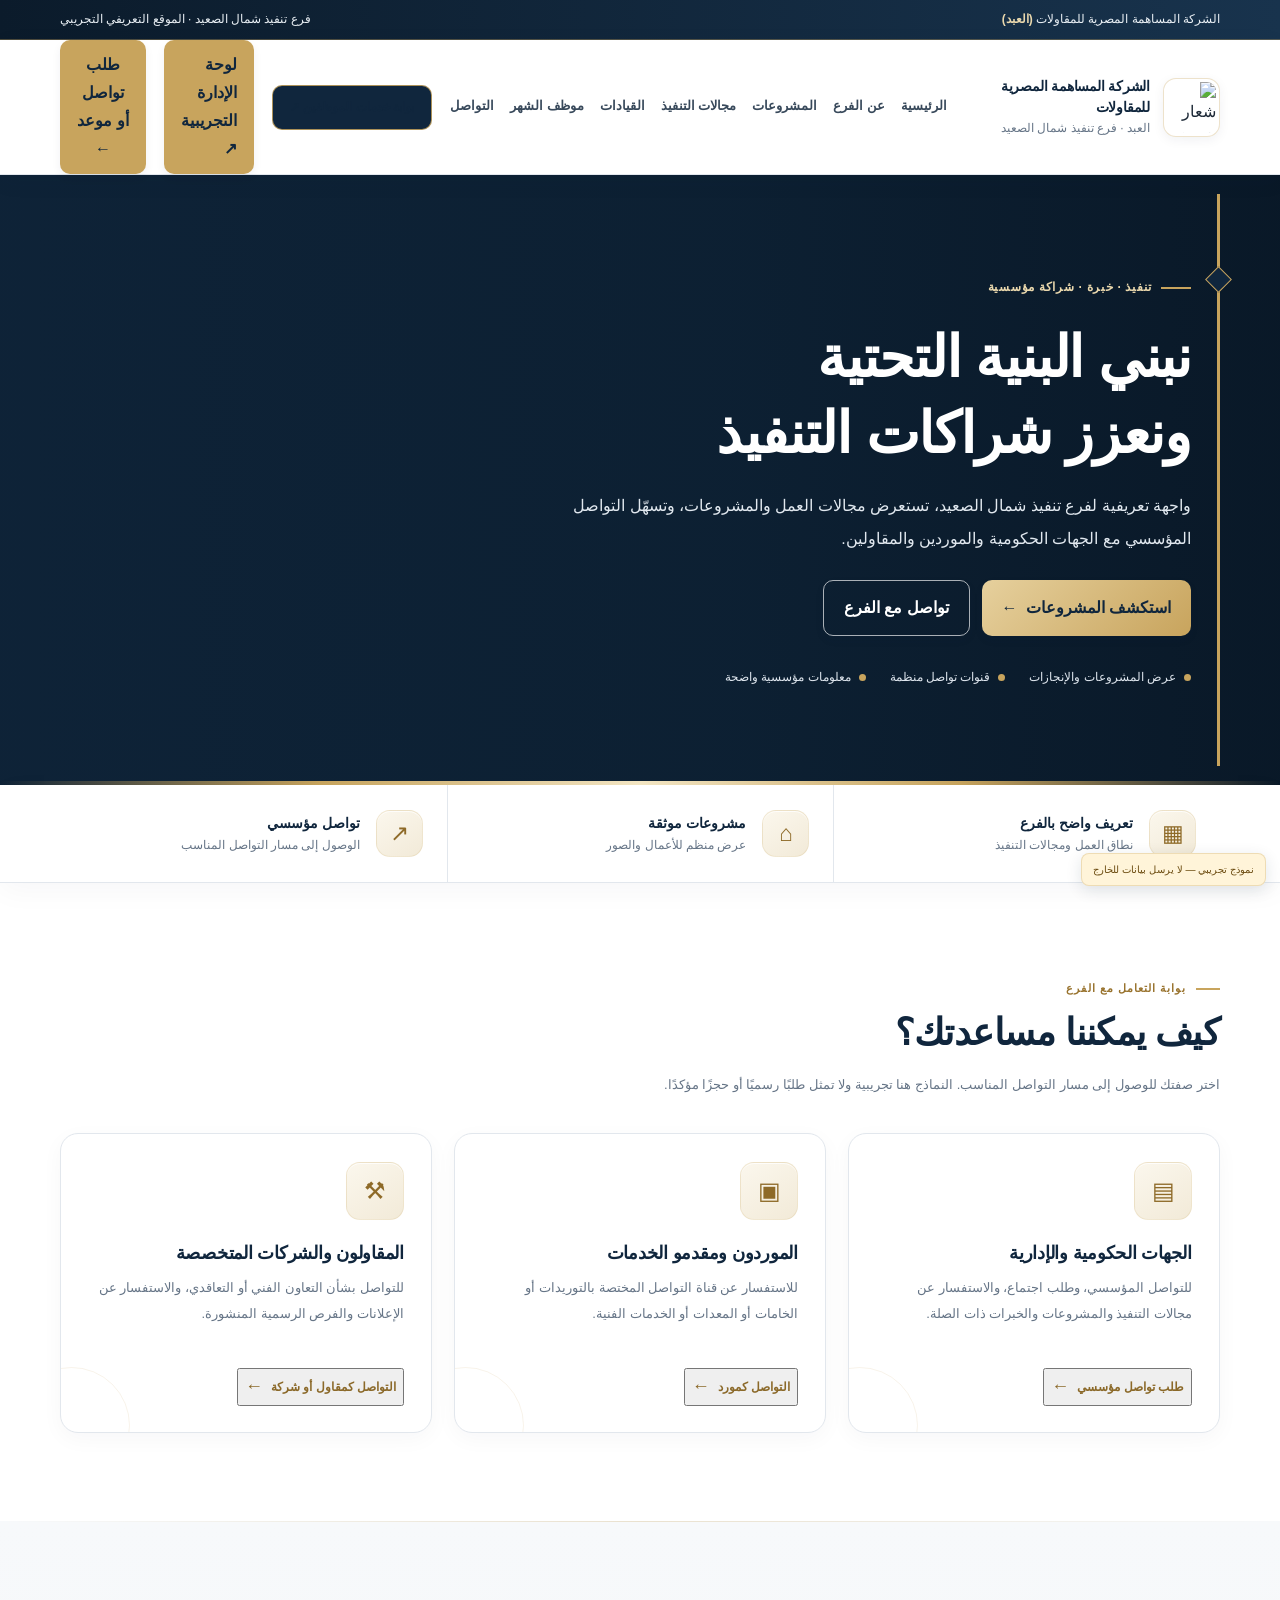
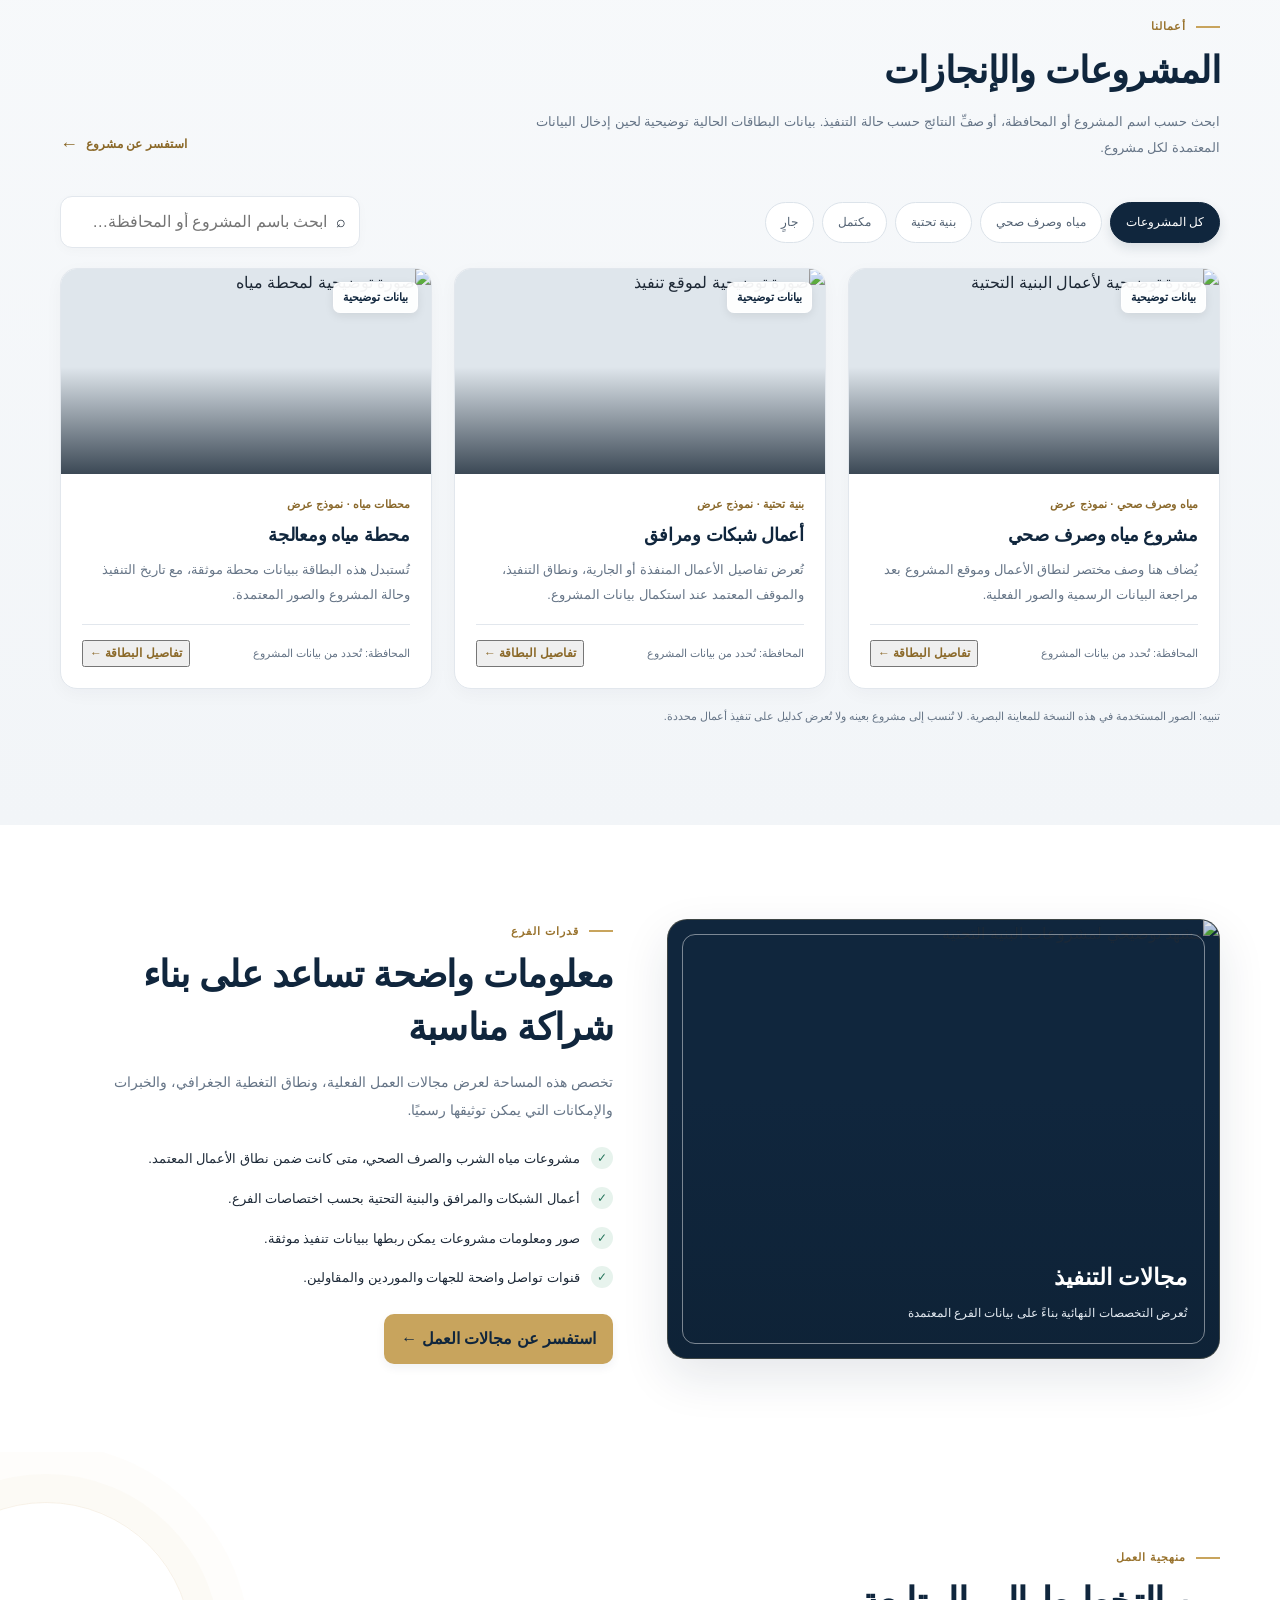
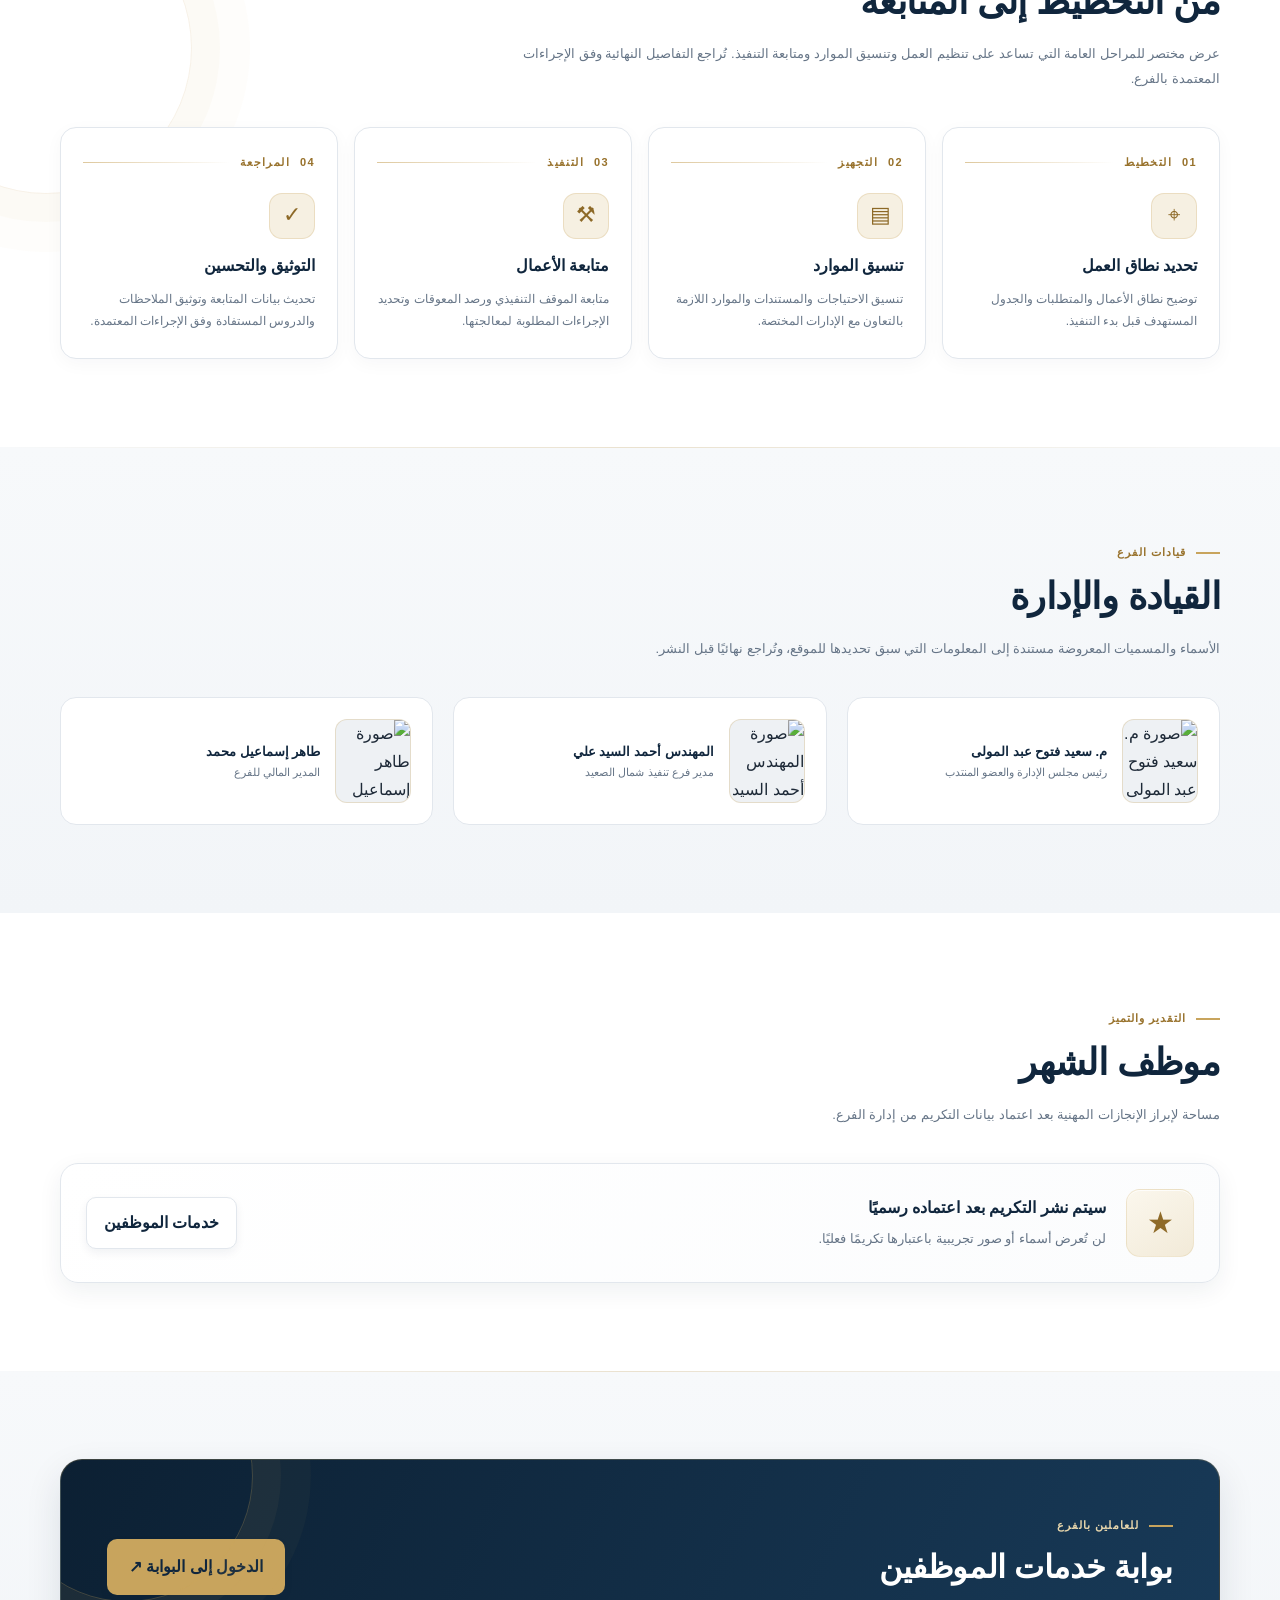
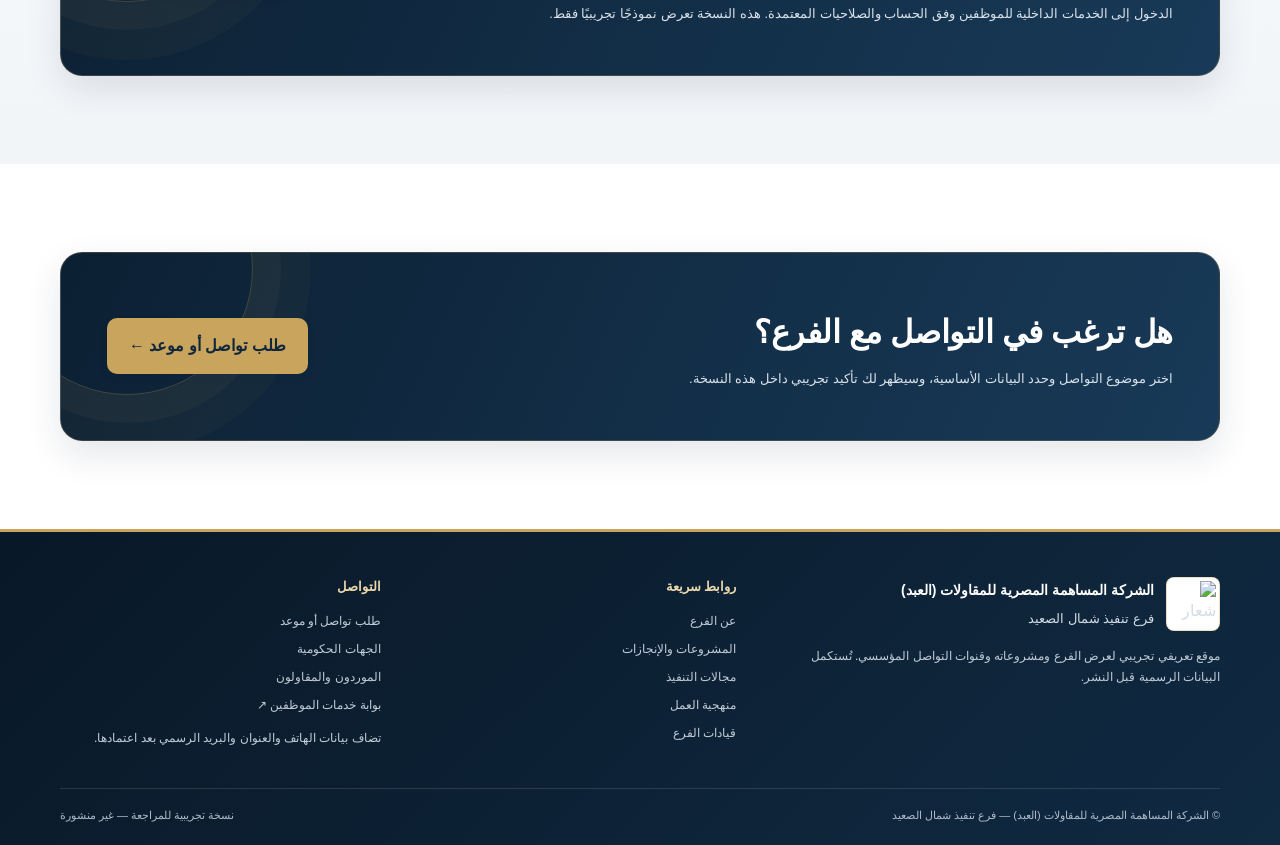
==== commit 58c1a075: "Add files via upload" ====
--- a/index.html
+++ b/index.html
@@ -170,7 +170,7 @@
 <a class="brand" href="#home" aria-label="الرئيسية"><img src="assets/logo.jpeg" alt="شعار الشركة"><span><strong>الشركة المساهمة المصرية للمقاولات</strong><small>العبد · فرع تنفيذ شمال الصعيد</small></span></a>
 <button class="mobile-toggle" id="mobileToggle" aria-label="فتح القائمة">☰</button>
 <nav class="navlinks" id="navlinks"><a href="#home">الرئيسية</a><a href="#about">عن الفرع</a><a href="#projects">المشروعات</a><a href="#capabilities">مجالات التنفيذ</a><a href="#leadership">القيادات</a><a href="#employee-month">موظف الشهر</a><a href="#contact">التواصل</a></nav>
-<a class="nav-cta employee-nav" href="employee-portal.html" target="_blank" rel="noopener">بوابة خدمات الموظفين ↗</a><button class="nav-cta" data-open-modal="general">طلب تواصل أو موعد ←</button>
+<a class="nav-cta employee-nav" href="employee-portal.html" target="_blank" rel="noopener">بوابة خدمات الموظفين ↗</a><a class="nav-cta" href="employee-portal.html">لوحة الإدارة التجريبية ↗</a><button class="nav-cta" data-open-modal="general">طلب تواصل أو موعد ←</button>
 </div></header>
 <main>
 <section class="hero" id="home"><div class="container"><div class="hero-inner"><span class="eyebrow">تنفيذ · خبرة · شراكة مؤسسية</span><h1>نبني البنية التحتية<br>ونعزز شراكات التنفيذ</h1><p>واجهة تعريفية لفرع تنفيذ شمال الصعيد، تستعرض مجالات العمل والمشروعات، وتسهّل التواصل المؤسسي مع الجهات الحكومية والموردين والمقاولين.</p><div class="hero-actions"><a class="btn" href="#projects">استكشف المشروعات <span>←</span></a><button class="btn btn-outline" data-open-modal="general">تواصل مع الفرع</button></div><div class="hero-note"><span><i class="dot"></i> عرض المشروعات والإنجازات</span><span><i class="dot"></i> قنوات تواصل منظمة</span><span><i class="dot"></i> معلومات مؤسسية واضحة</span></div></div></div></section>
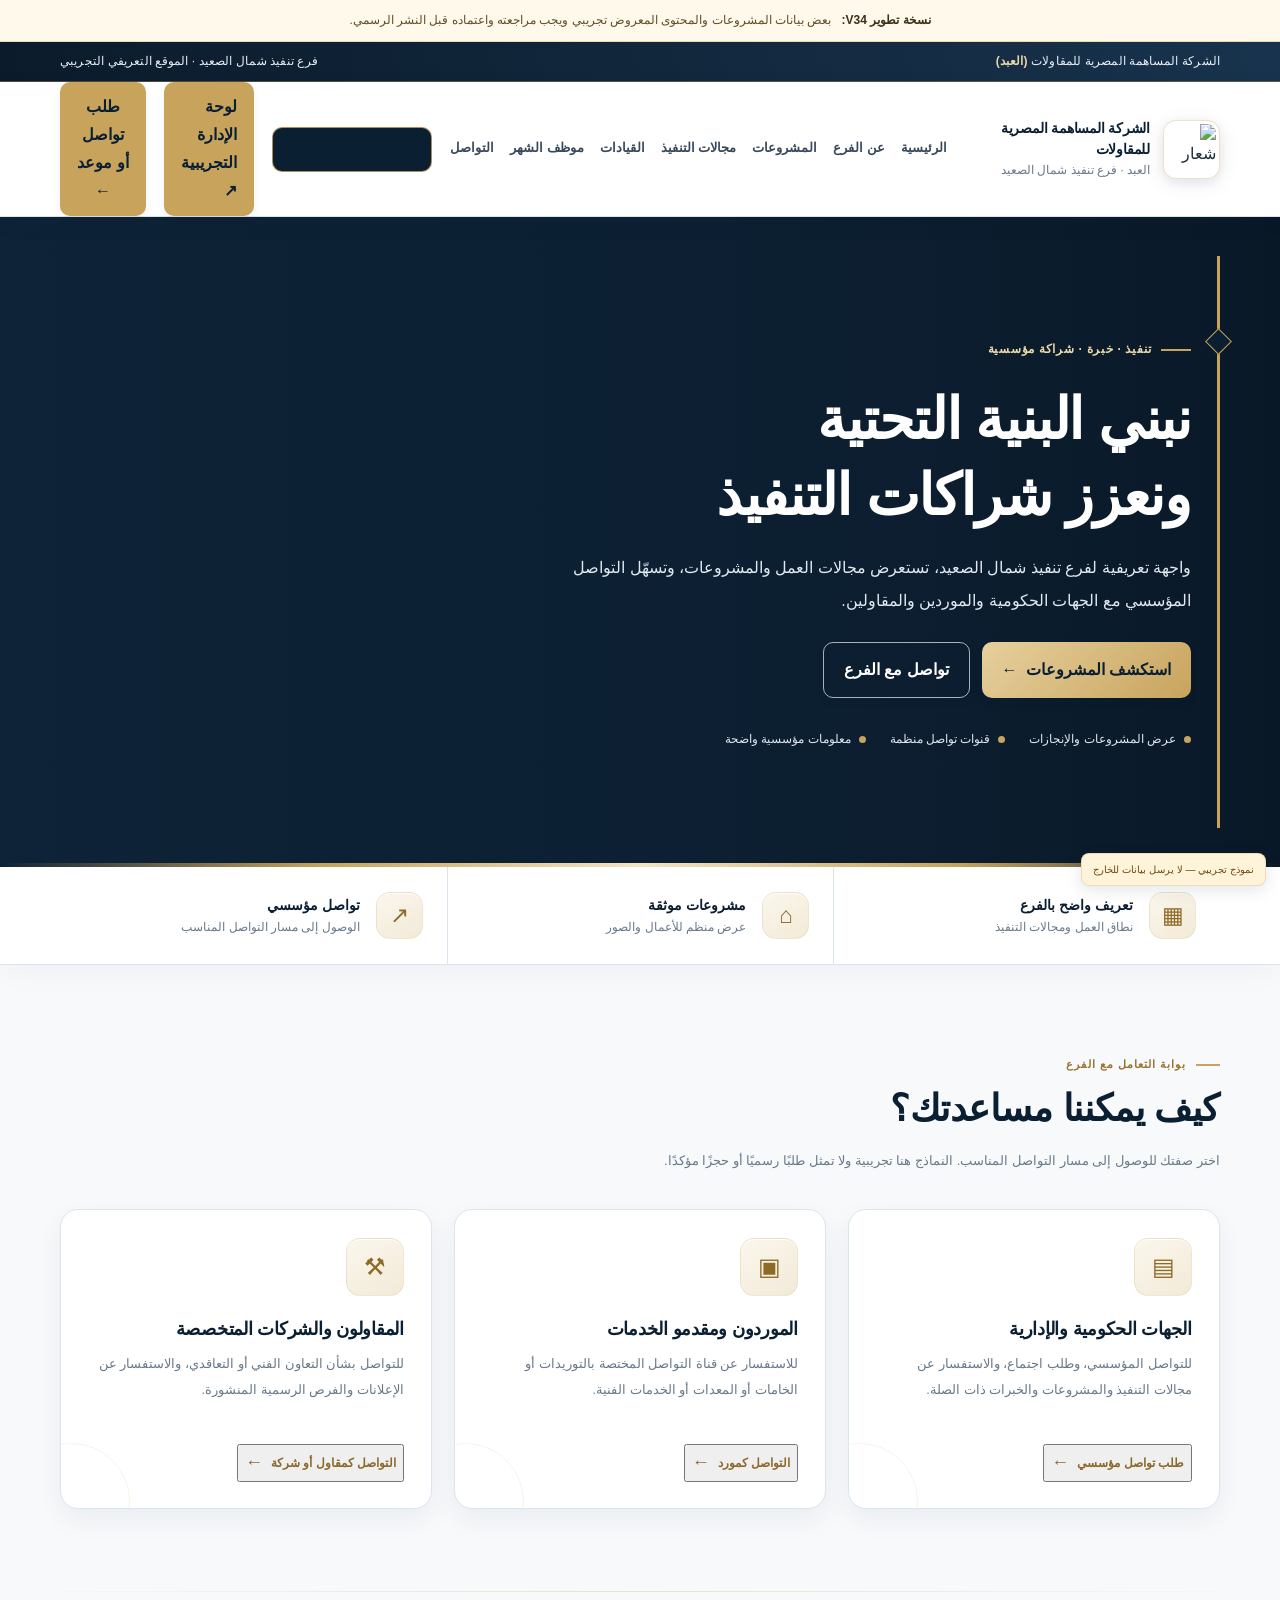
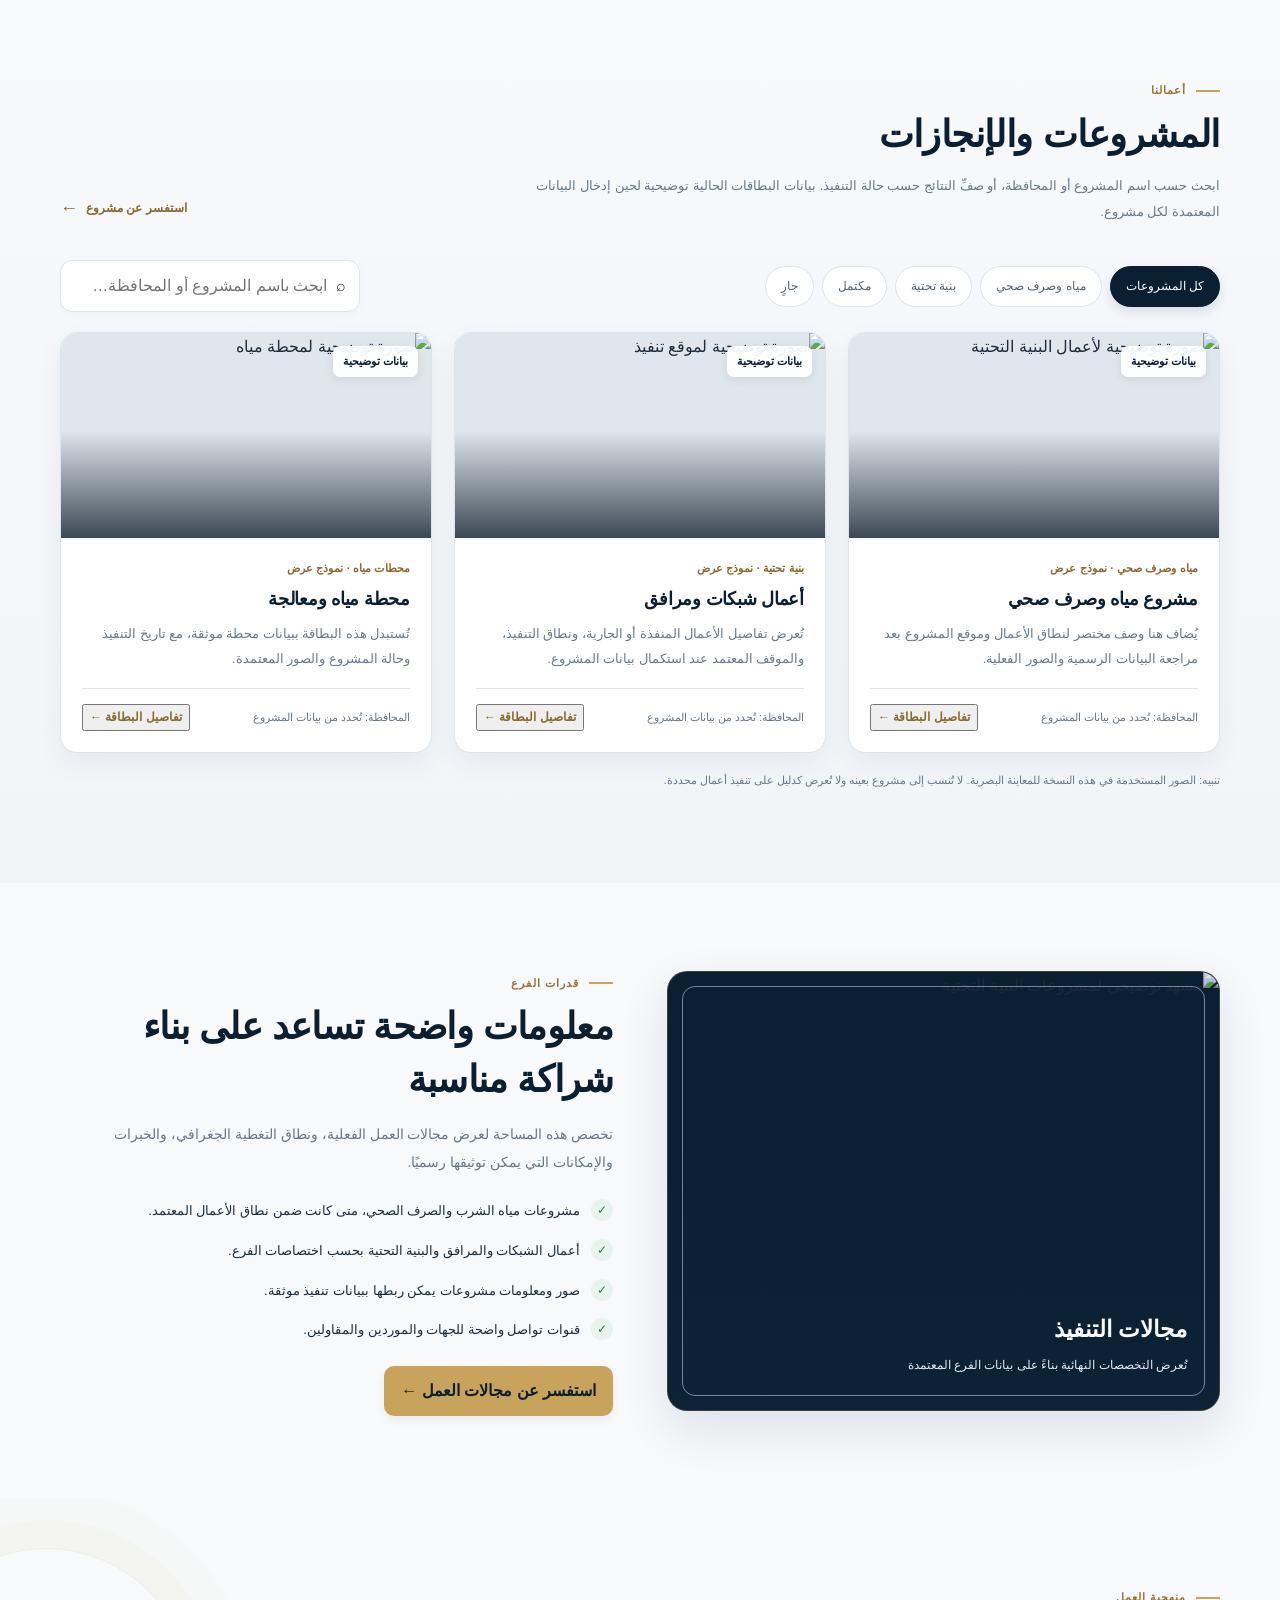
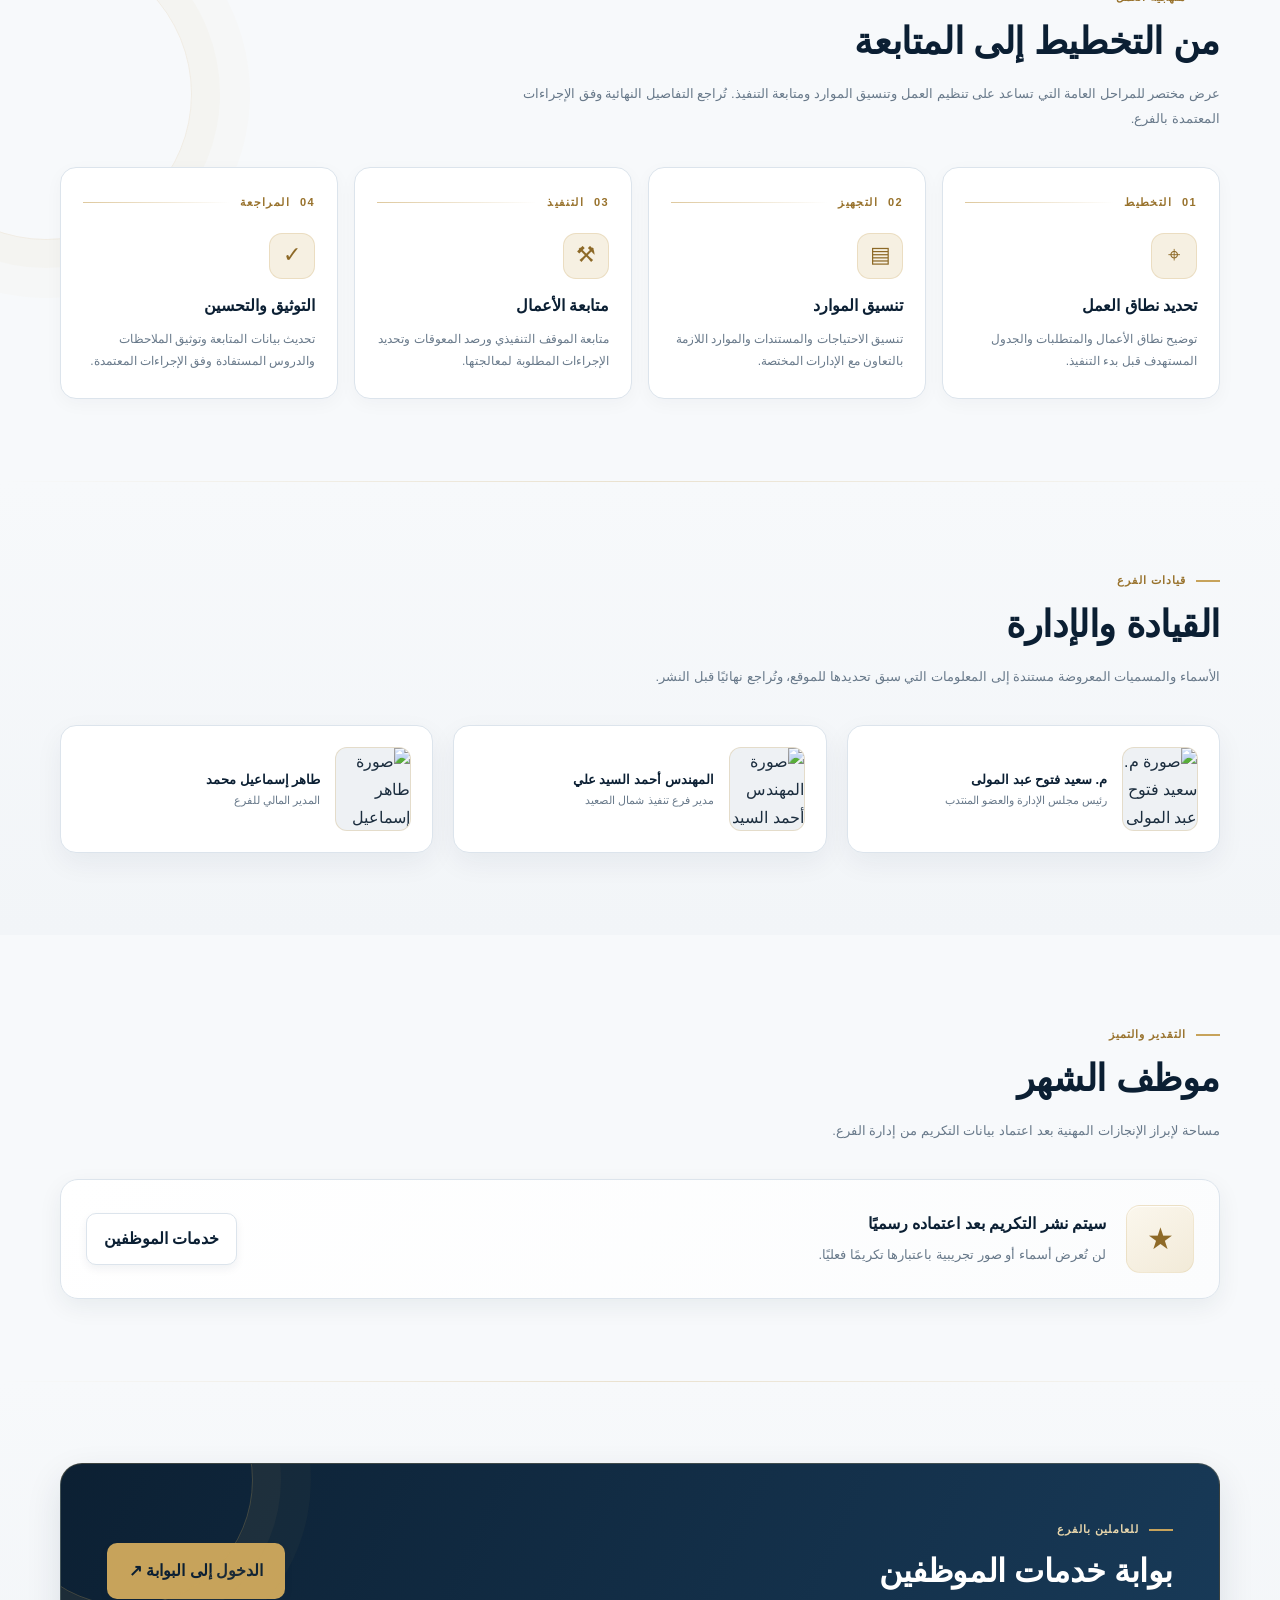
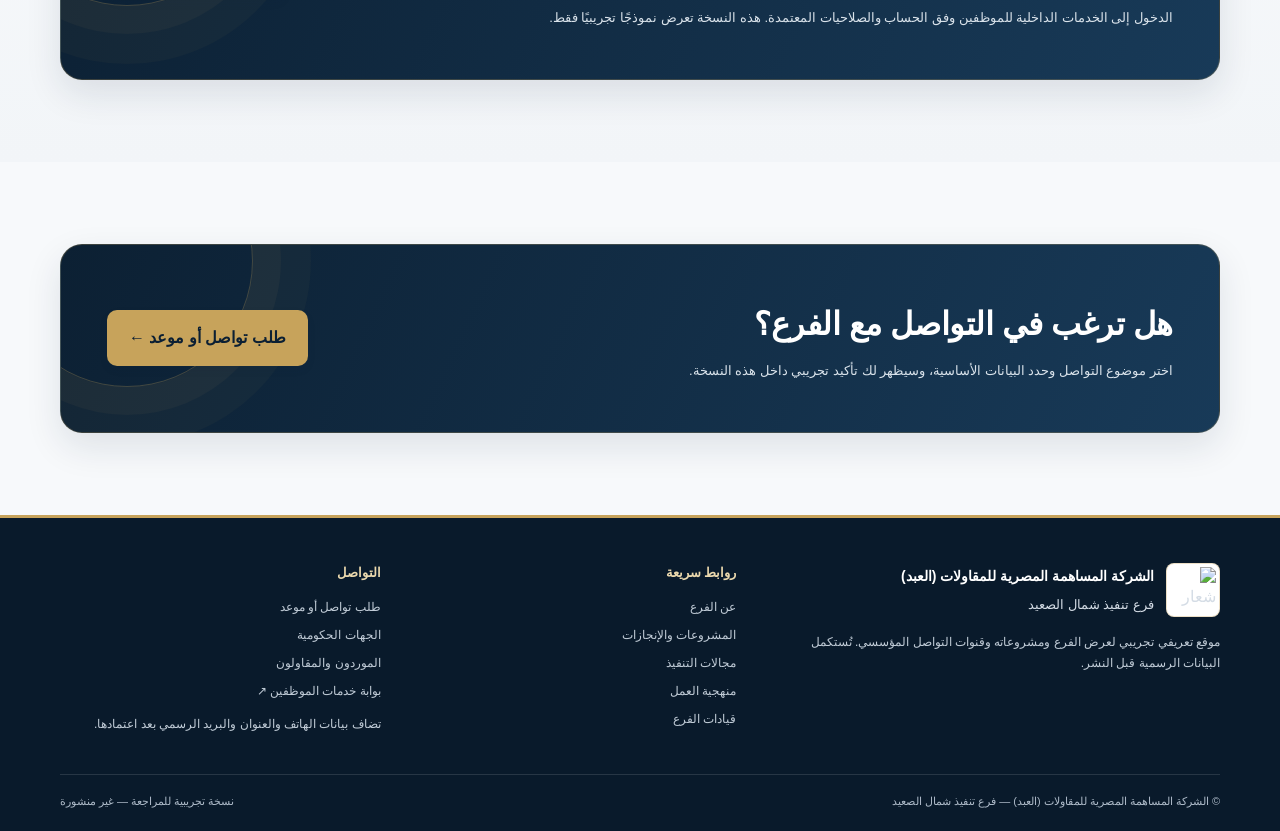
==== commit edf95476: "Add files via upload" ====
--- a/index.html
+++ b/index.html
@@ -162,9 +162,14 @@
  *,*::before,*::after{scroll-behavior:auto!important;transition:none!important;animation:none!important}
 }
 
+
+/* V34 PUBLIC WEBSITE PAGE REFRESH */
+:root{--navy:#0b1f33;--navy2:#1b405f;--gold:#c7a35b;--gold2:#ead8ad;--paper:#f4f7fa;--ink:#1b2d3e;--muted:#68798a;--line:#dce4ec}
+body{background:#f7f9fb} .topline{letter-spacing:.15px}.nav{min-height:94px}.brand img{filter:drop-shadow(0 4px 9px #081a2b16)}.hero{min-height:650px}.hero-inner{max-width:850px}.section{padding-top:82px;padding-bottom:82px}.section-head h2{letter-spacing:-.4px}.project-card,.leader,.audience-card{box-shadow:0 10px 28px rgba(16,38,61,.06);transition:transform .2s ease,box-shadow .2s ease}.project-card:hover,.leader:hover,.audience-card:hover{transform:translateY(-3px);box-shadow:0 16px 34px rgba(16,38,61,.11)}.btn{font-weight:700}.footer{background:#091a2b}.v34-public-note{margin:0;background:#fff9eb;border-bottom:1px solid #eadbb9;color:#614d24;padding:10px 5%;font-size:12px;display:flex;align-items:center;justify-content:center;gap:10px;text-align:center}.v34-public-note b{color:#3d3018}
+
 </style>
 </head>
-<body>
+<body><div class="v34-public-note"><b>نسخة تطوير V34:</b> بعض بيانات المشروعات والمحتوى المعروض تجريبي ويجب مراجعته واعتماده قبل النشر الرسمي.</div>
 <div class="topline"><div class="container"><span>الشركة المساهمة المصرية للمقاولات <b>(العبد)</b></span><span>فرع تنفيذ شمال الصعيد · الموقع التعريفي التجريبي</span></div></div>
 <header><div class="container nav">
 <a class="brand" href="#home" aria-label="الرئيسية"><img src="assets/logo.jpeg" alt="شعار الشركة"><span><strong>الشركة المساهمة المصرية للمقاولات</strong><small>العبد · فرع تنفيذ شمال الصعيد</small></span></a>
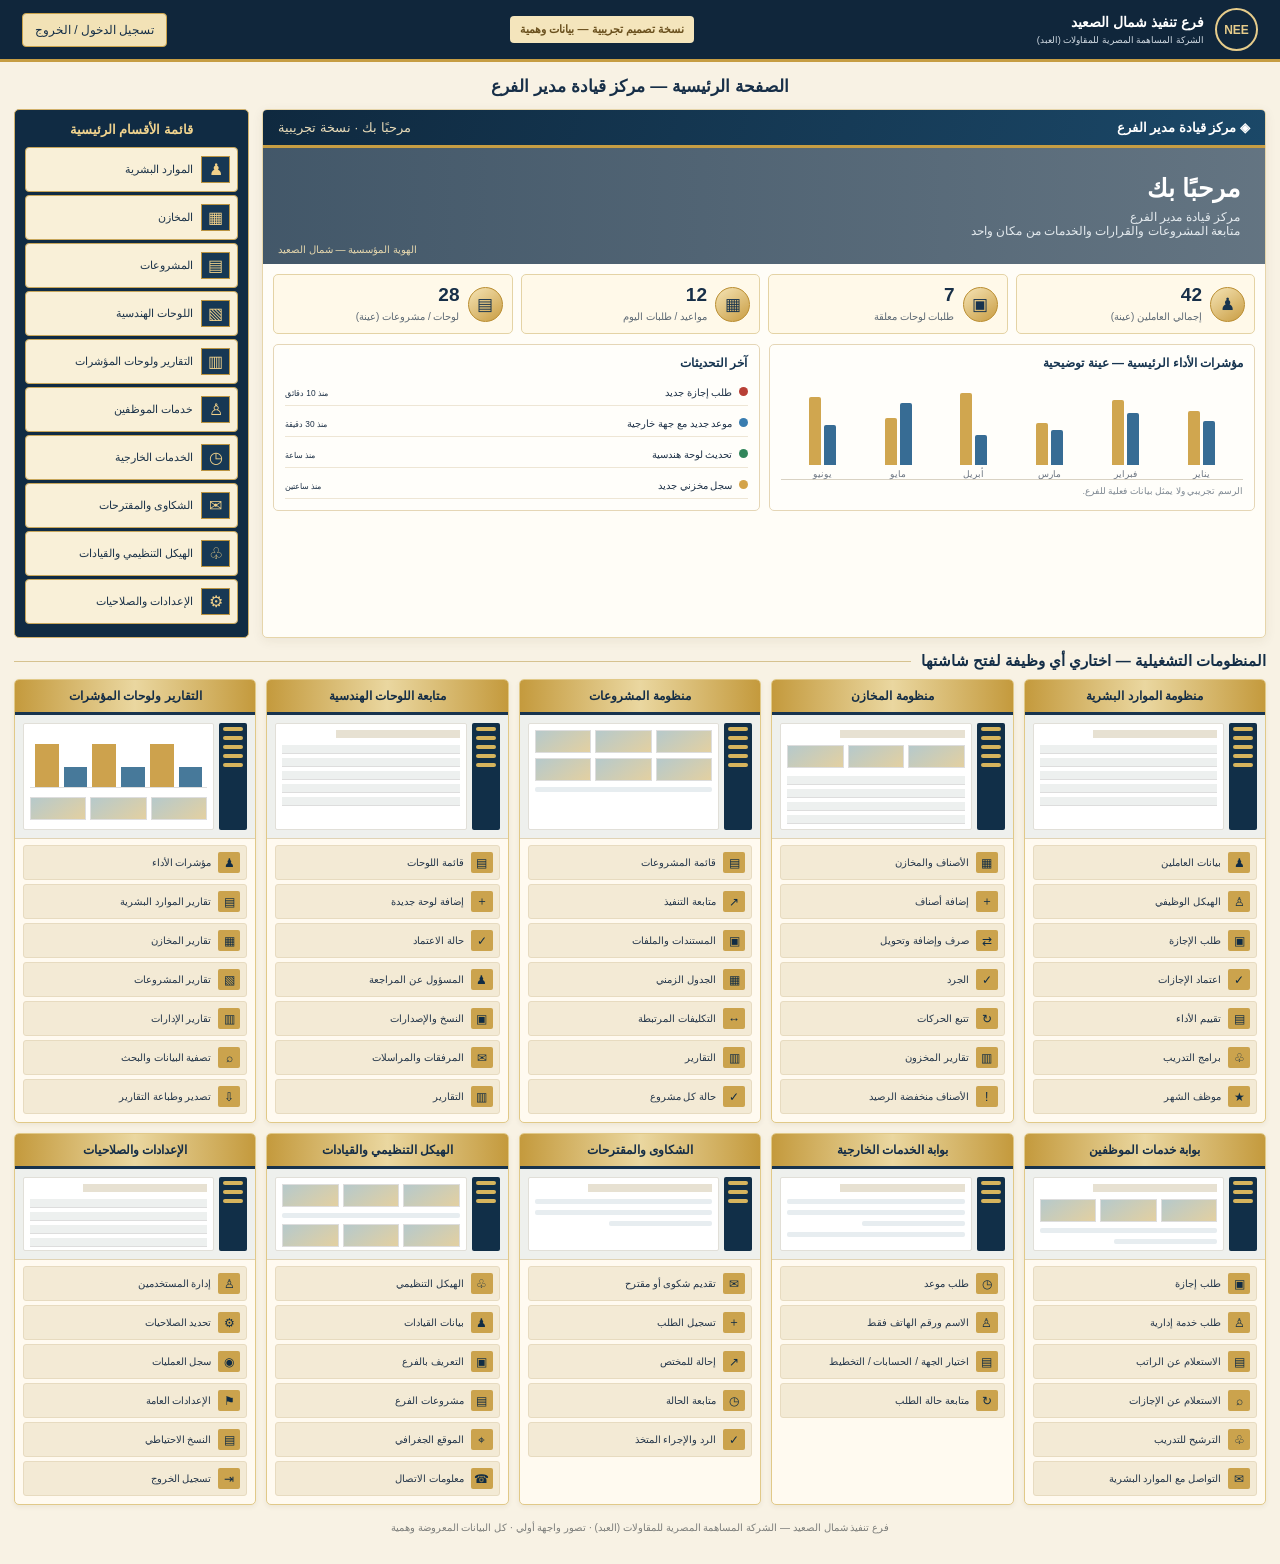
==== commit 7f8e0e17: "Add files via upload" ====
--- a/index.html
+++ b/index.html
@@ -1,238 +1,46 @@
-<!doctype html>
-<html lang="ar" dir="rtl">
-<head>
-<meta charset="utf-8"><meta name="viewport" content="width=device-width,initial-scale=1">
-<title>فرع تنفيذ شمال الصعيد | الشركة المساهمة المصرية للمقاولات (العبد)</title>
+<!doctype html><html lang="ar" dir="rtl"><head><meta charset="utf-8"><meta name="viewport" content="width=device-width,initial-scale=1"><title>فرع تنفيذ شمال الصعيد | مركز إدارة الفرع</title>
 <style>
-:root{--navy:#14283f;--navy2:#1e3a56;--gold:#c9a45c;--gold2:#e4cf9c;--ink:#202b38;--muted:#687687;--line:#e3e8ee;--paper:#f6f8fb;--white:#fff;--green:#25745b;--shadow:0 12px 34px rgba(20,40,63,.09)}*{box-sizing:border-box}html{scroll-behavior:smooth;scroll-padding-top:90px}body{margin:0;background:#fff;color:var(--ink);font-family:Tahoma,Arial,sans-serif;line-height:1.75}a{color:inherit;text-decoration:none}button,input,select,textarea{font:inherit}button{cursor:pointer}.container{width:min(1160px,92%);margin:auto}.topline{background:var(--navy);color:#eaf0f5;font-size:12px}.topline .container{display:flex;justify-content:space-between;gap:15px;padding:8px 0;flex-wrap:wrap}.topline b{color:var(--gold2)}header{position:sticky;top:0;z-index:50;background:rgba(255,255,255,.96);backdrop-filter:blur(12px);border-bottom:1px solid var(--line)}.nav{display:flex;align-items:center;gap:24px;min-height:82px}.brand{display:flex;align-items:center;gap:12px;min-width:270px}.brand img{width:56px;height:56px;object-fit:contain;border-radius:8px}.brand strong{display:block;color:var(--navy);font-size:15px;line-height:1.5}.brand small{display:block;color:var(--muted);font-size:12px}.navlinks{display:flex;align-items:center;gap:19px;flex:1;font-size:13px;color:#38495b}.navlinks a{white-space:nowrap;padding:9px 0;border-bottom:2px solid transparent}.navlinks a:hover{color:var(--navy);border-color:var(--gold)}.employee-nav{background:var(--navy);color:#fff;border:1px solid var(--gold);font-size:12px;white-space:nowrap}.employee-nav:hover{background:var(--navy2)}.nav-cta,.btn{border:0;border-radius:9px;padding:11px 17px;background:var(--gold);color:var(--navy);font-weight:700;display:inline-flex;align-items:center;justify-content:center;gap:8px;transition:.2s}.nav-cta:hover,.btn:hover{transform:translateY(-1px);filter:brightness(.97)}.btn-outline{background:transparent;border:1px solid rgba(255,255,255,.65);color:white}.btn-light{background:white;color:var(--navy);border:1px solid var(--line)}.mobile-toggle{display:none;background:white;border:1px solid var(--line);border-radius:8px;padding:8px 11px;color:var(--navy)}.hero{position:relative;isolation:isolate;overflow:hidden;background:var(--navy);color:white;min-height:530px;display:flex;align-items:center}.hero:before{content:"";position:absolute;inset:0;background:linear-gradient(270deg,rgba(12,29,47,.97) 0%,rgba(12,29,47,.86) 46%,rgba(12,29,47,.38) 100%),url('assets/hero-bg.jpg') center/cover;z-index:-2}.hero:after{content:"";position:absolute;inset:auto 0 0;height:5px;background:linear-gradient(90deg,var(--gold),#f4e6bd,var(--gold));z-index:-1}.hero-inner{padding:76px 0 82px;max-width:790px}.eyebrow{display:inline-flex;align-items:center;gap:9px;color:var(--gold2);font-size:13px;font-weight:bold;letter-spacing:.2px}.eyebrow:before{content:"";width:30px;height:2px;background:var(--gold)}h1{font-size:clamp(31px,4vw,49px);line-height:1.4;margin:17px 0 14px;max-width:760px}.hero p{font-size:17px;line-height:2;color:#e0e7ee;max-width:690px;margin:0 0 25px}.hero-actions{display:flex;gap:12px;flex-wrap:wrap}.hero-note{margin-top:29px;color:#d4dee8;font-size:12px;display:flex;gap:20px;flex-wrap:wrap}.hero-note span{display:flex;gap:8px;align-items:center}.dot{width:7px;height:7px;border-radius:50%;background:var(--gold);display:inline-block}.trust-strip{background:white;border-bottom:1px solid var(--line)}.trust-grid{display:grid;grid-template-columns:repeat(3,1fr);gap:0}.trust-item{padding:22px 25px;display:flex;align-items:center;gap:14px;border-left:1px solid var(--line)}.trust-item:last-child{border-left:0}.iconbox{width:47px;height:47px;display:grid;place-items:center;background:#f5f0e4;color:#98722c;border-radius:12px;font-size:23px;flex-shrink:0}.trust-item strong{display:block;color:var(--navy);font-size:14px}.trust-item small{display:block;color:var(--muted);font-size:12px}.section{padding:76px 0}.section.soft{background:var(--paper)}.section-head{display:flex;justify-content:space-between;align-items:end;gap:24px;margin-bottom:31px}.section-head>div{max-width:720px}.kicker{font-size:12px;color:#98722c;font-weight:bold;letter-spacing:.4px}.section h2{font-size:clamp(25px,3vw,34px);line-height:1.45;color:var(--navy);margin:6px 0 10px}.section-head p{color:var(--muted);margin:0;max-width:700px}.audience-grid{display:grid;grid-template-columns:repeat(3,1fr);gap:19px}.audience-card{background:white;border:1px solid var(--line);border-radius:16px;padding:25px;box-shadow:0 4px 14px rgba(20,40,63,.025);transition:.22s;position:relative;overflow:hidden}.audience-card:before{content:"";position:absolute;inset:0 0 auto;height:4px;background:var(--gold);transform:scaleX(0);transform-origin:right;transition:.25s}.audience-card:hover{transform:translateY(-4px);box-shadow:var(--shadow);border-color:#d6c18e}.audience-card:hover:before{transform:scaleX(1)}.audience-card .iconbox{width:54px;height:54px;font-size:25px}.audience-card h3{color:var(--navy);font-size:19px;margin:18px 0 6px}.audience-card p{font-size:13px;color:var(--muted);margin:0 0 17px}.textlink{color:#8b6929;font-weight:bold;font-size:13px;display:inline-flex;gap:8px;align-items:center}.textlink span{font-size:18px;transition:.2s}.textlink:hover span{transform:translateX(-4px)}.chips{display:flex;gap:8px;flex-wrap:wrap}.chip{border:1px solid #dce3ea;background:white;color:#536273;border-radius:99px;padding:8px 14px;font-size:12px}.chip.active,.chip:hover{background:var(--navy);color:white;border-color:var(--navy)}.project-toolbar{display:flex;justify-content:space-between;align-items:center;gap:15px;flex-wrap:wrap;margin-bottom:20px}.search{display:flex;align-items:center;gap:9px;background:white;border:1px solid var(--line);border-radius:10px;padding:0 13px;min-width:min(300px,100%)}.search input{border:0;outline:0;padding:11px 0;width:100%;background:transparent}.project-grid{display:grid;grid-template-columns:repeat(3,1fr);gap:20px}.project-card{background:white;border:1px solid var(--line);border-radius:15px;overflow:hidden;transition:.2s;display:flex;flex-direction:column}.project-card:hover{transform:translateY(-3px);box-shadow:var(--shadow)}.project-image{height:185px;position:relative;background:var(--navy);overflow:hidden}.project-image img{width:100%;height:100%;object-fit:cover;transition:.35s}.project-card:hover .project-image img{transform:scale(1.04)}.project-image:after{content:"";position:absolute;inset:35% 0 0;background:linear-gradient(0deg,rgba(10,24,40,.72),transparent)}.project-status{position:absolute;z-index:1;top:13px;right:13px;border-radius:6px;background:rgba(255,255,255,.94);padding:5px 9px;font-size:11px;color:var(--navy);font-weight:bold}.project-body{padding:19px;display:flex;flex-direction:column;flex:1}.project-meta{display:flex;gap:7px;align-items:center;color:#8a692c;font-size:11px;font-weight:bold}.project-body h3{font-size:17px;color:var(--navy);line-height:1.55;margin:8px 0}.project-body p{font-size:12px;color:var(--muted);margin:0 0 17px}.project-foot{margin-top:auto;border-top:1px solid var(--line);padding-top:13px;display:flex;justify-content:space-between;align-items:center;gap:8px}.project-foot small{font-size:11px;color:var(--muted)}.empty{display:none;text-align:center;padding:28px;color:var(--muted);background:white;border:1px dashed var(--line);border-radius:12px;grid-column:1/-1}.capability-grid{display:grid;grid-template-columns:1fr 1fr;gap:35px;align-items:center}.capability-visual{border-radius:18px;overflow:hidden;min-height:390px;position:relative;background:var(--navy)}.capability-visual img{position:absolute;width:100%;height:100%;object-fit:cover;inset:0;opacity:.88}.capability-visual:after{content:"";position:absolute;inset:40% 0 0;background:linear-gradient(0deg,rgba(14,34,54,.9),transparent)}.visual-caption{position:absolute;z-index:2;bottom:24px;right:25px;left:25px;color:white}.visual-caption strong{font-size:20px;display:block}.visual-caption span{font-size:12px;color:#e3eaf1}.capability-copy p{color:var(--muted);font-size:14px}.checklist{list-style:none;padding:0;margin:23px 0;display:grid;gap:12px}.checklist li{display:flex;gap:11px;align-items:flex-start;font-size:13px}.check{width:22px;height:22px;border-radius:50%;display:grid;place-items:center;background:#e7f3ed;color:var(--green);flex-shrink:0;font-size:12px}.leaders{display:grid;grid-template-columns:repeat(3,1fr);gap:18px}.leader{background:white;border:1px solid var(--line);border-radius:14px;padding:20px;display:flex;align-items:center;gap:14px}.leader img{width:70px;height:78px;border-radius:10px;object-fit:cover;background:#eef1f4}.leader strong{font-size:13px;color:var(--navy);display:block}.leader small{font-size:11px;color:var(--muted);display:block;line-height:1.7}.contact-band{background:var(--navy);color:white;padding:43px;border-radius:18px;display:flex;justify-content:space-between;align-items:center;gap:25px;position:relative;overflow:hidden}.contact-band:after{content:"";position:absolute;width:250px;height:250px;border:1px solid rgba(201,164,92,.28);border-radius:50%;left:-60px;top:-110px;box-shadow:0 0 0 28px rgba(201,164,92,.05),0 0 0 58px rgba(201,164,92,.035)}.contact-band>div,.contact-band>button{position:relative;z-index:1}.contact-band h2{color:white;font-size:26px;margin:0 0 8px}.contact-band p{color:#d9e2ea;margin:0;font-size:13px}.contact-band .btn{flex-shrink:0}.footer{background:#0e2033;color:#d4dce5;padding:36px 0 20px}.footer-main{display:grid;grid-template-columns:1.4fr 1fr 1fr;gap:35px;padding-bottom:27px}.footer-brand{display:flex;gap:12px;align-items:center;margin-bottom:14px}.footer-brand img{width:54px;height:54px;object-fit:contain;background:white;border-radius:8px}.footer strong{color:white;font-size:14px}.footer p,.footer a{font-size:12px;color:#c1ccd7}.footer h4{color:var(--gold2);font-size:13px;margin:0 0 12px}.footer-links{display:grid;gap:7px}.copyright{border-top:1px solid rgba(255,255,255,.13);padding-top:17px;color:#aebbc9;font-size:11px;display:flex;justify-content:space-between;gap:15px;flex-wrap:wrap}.modal{display:none;position:fixed;inset:0;background:rgba(7,20,34,.7);z-index:100;align-items:center;justify-content:center;padding:20px}.modal.open{display:flex}.modal-panel{background:white;border-radius:16px;width:min(620px,100%);max-height:90vh;overflow:auto;box-shadow:0 25px 80px rgba(0,0,0,.25)}.modal-head{padding:20px 23px;border-bottom:1px solid var(--line);display:flex;align-items:center;justify-content:space-between;gap:12px}.modal-head h3{margin:0;color:var(--navy)}.close{border:1px solid var(--line);background:white;border-radius:8px;width:36px;height:36px;font-size:22px;color:var(--muted)}.modal-content{padding:22px}.form-grid{display:grid;grid-template-columns:1fr 1fr;gap:14px}.field{display:grid;gap:6px}.field.full{grid-column:1/-1}.field label{font-size:12px;font-weight:bold;color:#38495b}.field input,.field select,.field textarea{border:1px solid #d9e1e9;border-radius:8px;padding:10px 11px;outline:none;width:100%;background:white}.field input:focus,.field select:focus,.field textarea:focus{border-color:var(--gold);box-shadow:0 0 0 3px rgba(201,164,92,.13)}.field textarea{resize:vertical;min-height:90px}.form-note{font-size:11px;color:var(--muted);margin:13px 0}.success{display:none;background:#e8f5ee;border:1px solid #c7e8d5;border-radius:10px;padding:14px;color:#1e694d;font-size:13px;margin-bottom:14px}.modal-actions{display:flex;justify-content:flex-start;gap:10px;flex-wrap:wrap;margin-top:18px}.toast{position:fixed;bottom:22px;left:22px;background:var(--navy);color:white;padding:13px 17px;border-radius:10px;box-shadow:var(--shadow);z-index:120;display:none;font-size:13px;max-width:90vw}.prototype-label{position:fixed;bottom:14px;right:14px;background:#fff4d9;color:#6d4d12;border:1px solid #e9d49a;padding:7px 11px;border-radius:8px;font-size:10px;z-index:80;box-shadow:0 4px 14px #14283f14}
-@media(max-width:1050px){.nav{gap:12px}.brand{min-width:235px}.navlinks{gap:12px;font-size:12px}.nav-cta{padding:10px 12px;font-size:12px}.project-grid{grid-template-columns:repeat(2,1fr)}.leaders{grid-template-columns:1fr 1fr}}
-@media(max-width:780px){.topline .container{justify-content:center}.nav{min-height:72px;justify-content:space-between}.brand{min-width:0}.brand img{width:47px;height:47px}.brand strong{font-size:12px}.brand small{font-size:10px}.mobile-toggle{display:block}.nav-cta{display:none}.navlinks{display:none;position:absolute;top:72px;right:0;left:0;background:white;border-bottom:1px solid var(--line);padding:15px 5%;flex-direction:column;align-items:stretch;gap:3px;box-shadow:var(--shadow)}.navlinks.show{display:flex}.navlinks a{padding:10px 0;border-bottom:1px solid #f0f2f5}.hero{min-height:520px}.hero-inner{padding:62px 0}.hero p{font-size:15px}.trust-grid{grid-template-columns:1fr}.trust-item{border-left:0;border-bottom:1px solid var(--line);padding:15px 4px}.trust-item:last-child{border-bottom:0}.section{padding:55px 0}.section-head{align-items:flex-start;flex-direction:column}.audience-grid{grid-template-columns:1fr}.capability-grid{grid-template-columns:1fr}.capability-visual{min-height:290px;order:2}.leaders{grid-template-columns:1fr}.contact-band{padding:28px;align-items:flex-start;flex-direction:column}.footer-main{grid-template-columns:1fr;gap:25px}}
-@media(max-width:520px){.project-grid{grid-template-columns:1fr}.project-toolbar{align-items:stretch}.search{min-width:100%}.chips{overflow:auto;flex-wrap:nowrap;padding-bottom:4px}.chip{white-space:nowrap}.form-grid{grid-template-columns:1fr}.field.full{grid-column:auto}.hero-actions .btn{width:100%}.hero-note{gap:10px;flex-direction:column}.prototype-label{bottom:7px;right:7px}.project-image{height:205px}}
-
-/* V25 EXECUTIVE DESIGN REFRESH — additive styles, original interactions preserved */
-:root{
- --navy:#10263d;--navy2:#1b3b59;--gold:#c8a45d;--gold2:#ead8ad;
- --ink:#1d2937;--muted:#667587;--line:#e2e7ed;--paper:#f5f7fa;
- --shadow:0 18px 48px rgba(16,38,61,.11);--shadow-soft:0 8px 24px rgba(16,38,61,.065)
-}
-html{scroll-padding-top:104px}
-body{font-family:"Segoe UI",Tahoma,Arial,sans-serif;letter-spacing:0}
-::selection{background:rgba(200,164,93,.28);color:var(--navy)}
-a,button,input,select,textarea{-webkit-tap-highlight-color:transparent}
-a:focus-visible,button:focus-visible,input:focus-visible,select:focus-visible,textarea:focus-visible{
- outline:3px solid rgba(200,164,93,.7);outline-offset:3px
-}
-.topline{background:linear-gradient(90deg,#0b1b2b,#18334d);border-bottom:1px solid rgba(200,164,93,.35)}
-.topline .container{padding-top:9px;padding-bottom:9px}
-header{box-shadow:0 6px 22px rgba(16,38,61,.055);background:rgba(255,255,255,.97)}
-.nav{min-height:88px;gap:18px}
-.brand{min-width:255px;gap:13px}
-.brand img{width:59px;height:59px;padding:3px;border:1px solid rgba(200,164,93,.32);border-radius:13px;background:#fff;box-shadow:0 3px 12px rgba(16,38,61,.06)}
-.brand strong{font-size:14px;letter-spacing:-.2px}
-.navlinks{gap:clamp(10px,1.25vw,19px);font-weight:600}
-.navlinks a{position:relative;padding:11px 0}
-.navlinks a:after{content:"";position:absolute;right:0;bottom:-2px;width:0;height:2px;background:var(--gold);transition:width .22s ease}
-.navlinks a:hover:after,.navlinks a:focus-visible:after{width:100%}
-.nav-cta,.btn{border-radius:10px;box-shadow:0 4px 10px rgba(16,38,61,.06);transition:transform .22s ease,box-shadow .22s ease,background .22s ease}
-.nav-cta:hover,.btn:hover{transform:translateY(-2px);box-shadow:0 9px 22px rgba(16,38,61,.13)}
-.employee-nav{background:var(--navy);border:1px solid rgba(200,164,93,.85);box-shadow:none}
-.employee-nav:hover{background:#244762}
-.hero{min-height:610px;background:#10263d}
-.hero:before{
- background:
-  linear-gradient(270deg,rgba(9,24,39,.97) 0%,rgba(12,31,49,.88) 43%,rgba(12,31,49,.48) 100%),
-  url('assets/hero-bg.jpg') center 47%/cover;
- transform:scale(1.01)
-}
-.hero:after{height:4px;background:linear-gradient(90deg,transparent,var(--gold),#f4e7c4,var(--gold),transparent)}
-.hero .container{position:relative}
-.hero-inner{max-width:820px;padding:76px 26px 78px 0;border-right:3px solid var(--gold);position:relative}
-.hero-inner:before{content:"";position:absolute;right:-11px;top:76px;width:17px;height:17px;border:1px solid var(--gold);background:var(--navy);transform:rotate(45deg)}
-.eyebrow{font-size:12px;letter-spacing:.7px;text-transform:uppercase}
-h1{font-size:clamp(35px,4.7vw,57px);line-height:1.34;letter-spacing:-1.2px;margin:21px 0 18px;text-wrap:balance}
-.hero p{font-size:16px;line-height:2.05;color:#e1e8ef;max-width:660px}
-.hero .btn{padding:13px 20px}
-.hero .btn:not(.btn-outline){background:linear-gradient(135deg,#e6d09d,#c8a45d)}
-.hero-note{gap:14px 24px;margin-top:31px}
-.hero-note span{font-size:12px;color:#dfe6ee}
-.trust-strip{position:relative;z-index:2;box-shadow:0 8px 28px rgba(16,38,61,.035)}
-.trust-grid{grid-template-columns:repeat(3,minmax(0,1fr))}
-.trust-item{padding:25px 24px;gap:16px}
-.iconbox{border:1px solid rgba(200,164,93,.18);background:linear-gradient(145deg,#fbf7ed,#f2ead8);color:#8e6a28;border-radius:14px;box-shadow:inset 0 1px 0 rgba(255,255,255,.8)}
-.section{padding:88px 0}
-.section.soft{background:linear-gradient(180deg,#f7f9fb 0%,#f2f5f8 100%);position:relative}
-.section.soft:before{content:"";position:absolute;top:0;right:0;left:0;height:1px;background:linear-gradient(90deg,transparent,rgba(200,164,93,.28),transparent)}
-.section-head{margin-bottom:36px;align-items:end}
-.kicker{display:inline-flex;align-items:center;gap:10px;font-size:11px;letter-spacing:1px;text-transform:uppercase}
-.kicker:before{content:"";display:inline-block;width:24px;height:2px;background:var(--gold)}
-.section h2{font-size:clamp(27px,3.2vw,37px);letter-spacing:-.65px;margin:8px 0 12px;line-height:1.42}
-.section-head p{font-size:13px;line-height:1.95;max-width:760px}
-.audience-grid{gap:22px}
-.audience-card{border-radius:18px;padding:28px 27px 26px;box-shadow:0 6px 22px rgba(16,38,61,.035)}
-.audience-card:after{content:"";position:absolute;width:115px;height:115px;left:-48px;bottom:-52px;border:1px solid rgba(200,164,93,.13);border-radius:50%;pointer-events:none}
-.audience-card .iconbox{width:58px;height:58px;font-size:24px}
-.audience-card h3{font-size:18px;letter-spacing:-.25px}
-.audience-card p{font-size:13px;line-height:1.95;min-height:76px}
-.textlink{font-size:12px}
-.chip{padding:9px 15px;transition:all .18s ease}
-.chip.active,.chip:hover{box-shadow:0 5px 12px rgba(16,38,61,.12)}
-.search{border-radius:12px;box-shadow:0 3px 12px rgba(16,38,61,.025)}
-.project-grid{gap:22px}
-.project-card{border-radius:17px;box-shadow:0 5px 18px rgba(16,38,61,.035)}
-.project-image{height:205px;background:#dfe6ec}
-.project-image img{filter:saturate(.93);transition:transform .55s cubic-bezier(.2,.7,.2,1),filter .35s ease}
-.project-card:hover .project-image img{transform:scale(1.055);filter:saturate(1.06)}
-.project-image:after{inset:48% 0 0;background:linear-gradient(0deg,rgba(8,23,38,.76),transparent)}
-.project-status{border:1px solid rgba(255,255,255,.65);border-radius:7px;box-shadow:0 3px 10px rgba(0,0,0,.08)}
-.project-body{padding:21px}
-.project-meta{letter-spacing:.1px}
-.project-body h3{font-size:18px;letter-spacing:-.25px}
-.project-body p{font-size:12.5px;line-height:1.95}
-.project-foot{padding-top:15px}
-.capability-grid{gap:54px}
-.capability-visual{min-height:440px;border-radius:20px;box-shadow:var(--shadow);border:1px solid rgba(200,164,93,.25)}
-.capability-visual:before{content:"";position:absolute;z-index:2;inset:14px;border:1px solid rgba(255,255,255,.45);border-radius:13px;pointer-events:none}
-.capability-visual img{transition:transform .7s ease}
-.capability-visual:hover img{transform:scale(1.035)}
-.visual-caption{right:32px;bottom:32px}
-.visual-caption strong{font-size:23px}
-.capability-copy p{font-size:14px;line-height:2}
-.checklist{gap:15px}
-.checklist li{font-size:13px;line-height:1.9}
-.leaders{gap:20px}
-.leader{border-radius:16px;padding:21px;gap:15px;transition:transform .22s ease,box-shadow .22s ease,border-color .22s ease}
-.leader:hover{transform:translateY(-3px);box-shadow:var(--shadow-soft);border-color:rgba(200,164,93,.65)}
-.leader img{width:76px;height:84px;border:1px solid rgba(200,164,93,.28);border-radius:12px;object-position:center top}
-.leader strong{font-size:13px;line-height:1.8}
-.panel{border:1px solid var(--line);border-radius:18px!important;padding:25px!important;box-shadow:var(--shadow-soft);background:linear-gradient(135deg,#fff,#fbfcfd)}
-.contact-band{padding:48px 46px;border:1px solid rgba(200,164,93,.25);border-radius:22px;box-shadow:0 14px 36px rgba(16,38,61,.11);background:linear-gradient(115deg,#0c2033,#183a58)}
-.contact-band h2{font-size:clamp(24px,2.7vw,32px);letter-spacing:-.45px;line-height:1.45}
-.contact-band p{line-height:1.9;max-width:700px}
-.contact-band .btn{padding:14px 22px}
-.footer{background:linear-gradient(135deg,#091827,#102a42);border-top:3px solid var(--gold);padding-top:44px}
-.footer-brand img{padding:3px;border:1px solid rgba(200,164,93,.35)}
-.footer h4{color:var(--gold2);font-size:13px;margin-top:0}
-.footer-links a{transition:color .18s ease,transform .18s ease}
-.footer-links a:hover{color:var(--gold2);transform:translateX(-3px)}
-.copyright{border-top:1px solid rgba(255,255,255,.12);padding-top:17px}
-.modal{backdrop-filter:blur(6px);background:rgba(7,18,30,.68)}
-.modal-panel{border:1px solid rgba(200,164,93,.28);border-radius:20px;box-shadow:0 24px 70px rgba(0,0,0,.25)}
-.modal-head{background:linear-gradient(110deg,#10263d,#1b3b59);border-bottom:1px solid rgba(200,164,93,.32)}
-.modal-head h3{color:#fff}
-.close{border-radius:9px}
-.field input,.field select,.field textarea{border-radius:10px;transition:border-color .18s ease,box-shadow .18s ease}
-.field input:focus,.field select:focus,.field textarea:focus{border-color:var(--gold);box-shadow:0 0 0 3px rgba(200,164,93,.14);outline:none}
-.toast{border:1px solid rgba(200,164,93,.3);box-shadow:var(--shadow)}
-/* Added editorial process section */
-.approach-section{position:relative;overflow:hidden}
-.approach-section:after{content:"";position:absolute;left:-100px;top:50px;width:290px;height:290px;border:1px solid rgba(200,164,93,.15);border-radius:50%;box-shadow:0 0 0 28px rgba(200,164,93,.035),0 0 0 58px rgba(200,164,93,.025);pointer-events:none}
-.approach-grid{display:grid;grid-template-columns:repeat(4,minmax(0,1fr));gap:16px;position:relative;z-index:1}
-.approach-card{position:relative;background:#fff;border:1px solid var(--line);border-radius:16px;padding:25px 22px;min-height:195px;box-shadow:0 5px 18px rgba(16,38,61,.035);transition:transform .22s ease,box-shadow .22s ease,border-color .22s ease}
-.approach-card:hover{transform:translateY(-4px);box-shadow:var(--shadow-soft);border-color:rgba(200,164,93,.7)}
-.approach-number{font-size:11px;letter-spacing:1.4px;color:#98722c;font-weight:800;display:flex;align-items:center;gap:10px}
-.approach-number:after{content:"";height:1px;flex:1;background:linear-gradient(90deg,rgba(200,164,93,.6),transparent)}
-.approach-symbol{width:46px;height:46px;border-radius:13px;background:#f6f0e2;border:1px solid rgba(200,164,93,.25);display:grid;place-items:center;color:#8d6927;font-size:22px;margin:20px 0 13px}
-.approach-card h3{font-size:16px;color:var(--navy);margin:0 0 8px}
-.approach-card p{font-size:12px;color:var(--muted);line-height:1.9;margin:0}
-.prototype-label{border:1px solid rgba(200,164,93,.3);box-shadow:0 4px 16px rgba(16,38,61,.12)}
-#backToTop{position:fixed;z-index:45;left:22px;bottom:22px;width:46px;height:46px;border-radius:14px;background:var(--navy);color:#fff;border:1px solid rgba(200,164,93,.8);box-shadow:0 8px 20px rgba(16,38,61,.2);display:grid;place-items:center;font-size:20px;opacity:0;visibility:hidden;transform:translateY(8px);transition:all .2s ease}
-#backToTop.visible{opacity:1;visibility:visible;transform:translateY(0)}
-@media(max-width:1050px){
- .nav{gap:11px}.brand{min-width:220px}.brand strong{font-size:12px}.navlinks{gap:10px;font-size:12px}
- .nav-cta,.btn{padding:10px 13px}.approach-grid{grid-template-columns:repeat(2,minmax(0,1fr))}
-}
-@media(max-width:780px){
- .nav{min-height:74px}.brand{min-width:0;flex:1}.brand img{width:51px;height:51px}.nav-cta:not(.employee-nav){display:none}
- .hero{min-height:560px}.hero-inner{padding:54px 19px 56px 0}.hero-inner:before{top:56px}
- .hero p{font-size:15px}.section{padding:65px 0}.section-head{align-items:flex-start;flex-direction:column;gap:12px}
- .trust-grid{grid-template-columns:1fr}.trust-item{border-left:0;border-bottom:1px solid var(--line);padding:17px 4px}.trust-item:last-child{border-bottom:0}
- .audience-grid,.project-grid,.leaders{grid-template-columns:1fr}.audience-card p{min-height:0}
- .capability-grid{grid-template-columns:1fr;gap:28px}.capability-visual{min-height:320px}
- .contact-band{padding:31px 24px;align-items:flex-start;flex-direction:column}.contact-band .btn{align-self:flex-start}
- .footer-main{grid-template-columns:1fr;gap:24px}.approach-grid{grid-template-columns:1fr 1fr}
-}
-@media(max-width:520px){
- .hero{min-height:540px}.hero-inner{padding-right:16px}h1{font-size:34px;letter-spacing:-.5px}
- .hero-actions{align-items:stretch;flex-direction:column;max-width:280px}.hero-actions .btn{width:100%}
- .hero-note{display:grid;gap:9px}.approach-grid{grid-template-columns:1fr}.approach-card{min-height:0}
- .project-toolbar{align-items:stretch}.chips{gap:6px}.chip{padding:8px 10px}
- #backToTop{left:14px;bottom:14px;width:42px;height:42px}
-}
-@media(prefers-reduced-motion:reduce){
- *,*::before,*::after{scroll-behavior:auto!important;transition:none!important;animation:none!important}
-}
-
-
-/* V34 PUBLIC WEBSITE PAGE REFRESH */
-:root{--navy:#0b1f33;--navy2:#1b405f;--gold:#c7a35b;--gold2:#ead8ad;--paper:#f4f7fa;--ink:#1b2d3e;--muted:#68798a;--line:#dce4ec}
-body{background:#f7f9fb} .topline{letter-spacing:.15px}.nav{min-height:94px}.brand img{filter:drop-shadow(0 4px 9px #081a2b16)}.hero{min-height:650px}.hero-inner{max-width:850px}.section{padding-top:82px;padding-bottom:82px}.section-head h2{letter-spacing:-.4px}.project-card,.leader,.audience-card{box-shadow:0 10px 28px rgba(16,38,61,.06);transition:transform .2s ease,box-shadow .2s ease}.project-card:hover,.leader:hover,.audience-card:hover{transform:translateY(-3px);box-shadow:0 16px 34px rgba(16,38,61,.11)}.btn{font-weight:700}.footer{background:#091a2b}.v34-public-note{margin:0;background:#fff9eb;border-bottom:1px solid #eadbb9;color:#614d24;padding:10px 5%;font-size:12px;display:flex;align-items:center;justify-content:center;gap:10px;text-align:center}.v34-public-note b{color:#3d3018}
-
-</style>
-</head>
-<body><div class="v34-public-note"><b>نسخة تطوير V34:</b> بعض بيانات المشروعات والمحتوى المعروض تجريبي ويجب مراجعته واعتماده قبل النشر الرسمي.</div>
-<div class="topline"><div class="container"><span>الشركة المساهمة المصرية للمقاولات <b>(العبد)</b></span><span>فرع تنفيذ شمال الصعيد · الموقع التعريفي التجريبي</span></div></div>
-<header><div class="container nav">
-<a class="brand" href="#home" aria-label="الرئيسية"><img src="assets/logo.jpeg" alt="شعار الشركة"><span><strong>الشركة المساهمة المصرية للمقاولات</strong><small>العبد · فرع تنفيذ شمال الصعيد</small></span></a>
-<button class="mobile-toggle" id="mobileToggle" aria-label="فتح القائمة">☰</button>
-<nav class="navlinks" id="navlinks"><a href="#home">الرئيسية</a><a href="#about">عن الفرع</a><a href="#projects">المشروعات</a><a href="#capabilities">مجالات التنفيذ</a><a href="#leadership">القيادات</a><a href="#employee-month">موظف الشهر</a><a href="#contact">التواصل</a></nav>
-<a class="nav-cta employee-nav" href="employee-portal.html" target="_blank" rel="noopener">بوابة خدمات الموظفين ↗</a><a class="nav-cta" href="employee-portal.html">لوحة الإدارة التجريبية ↗</a><button class="nav-cta" data-open-modal="general">طلب تواصل أو موعد ←</button>
-</div></header>
-<main>
-<section class="hero" id="home"><div class="container"><div class="hero-inner"><span class="eyebrow">تنفيذ · خبرة · شراكة مؤسسية</span><h1>نبني البنية التحتية<br>ونعزز شراكات التنفيذ</h1><p>واجهة تعريفية لفرع تنفيذ شمال الصعيد، تستعرض مجالات العمل والمشروعات، وتسهّل التواصل المؤسسي مع الجهات الحكومية والموردين والمقاولين.</p><div class="hero-actions"><a class="btn" href="#projects">استكشف المشروعات <span>←</span></a><button class="btn btn-outline" data-open-modal="general">تواصل مع الفرع</button></div><div class="hero-note"><span><i class="dot"></i> عرض المشروعات والإنجازات</span><span><i class="dot"></i> قنوات تواصل منظمة</span><span><i class="dot"></i> معلومات مؤسسية واضحة</span></div></div></div></section>
-<section class="trust-strip" id="about"><div class="container trust-grid"><div class="trust-item"><div class="iconbox">▦</div><div><strong>تعريف واضح بالفرع</strong><small>نطاق العمل ومجالات التنفيذ</small></div></div><div class="trust-item"><div class="iconbox">⌂</div><div><strong>مشروعات موثقة</strong><small>عرض منظم للأعمال والصور</small></div></div><div class="trust-item"><div class="iconbox">↗</div><div><strong>تواصل مؤسسي</strong><small>الوصول إلى مسار التواصل المناسب</small></div></div></div></section>
-<section class="section"><div class="container"><div class="section-head"><div><span class="kicker">بوابة التعامل مع الفرع</span><h2>كيف يمكننا مساعدتك؟</h2><p>اختر صفتك للوصول إلى مسار التواصل المناسب. النماذج هنا تجريبية ولا تمثل طلبًا رسميًا أو حجزًا مؤكدًا.</p></div></div><div class="audience-grid">
-<article class="audience-card"><div class="iconbox">▤</div><h3>الجهات الحكومية والإدارية</h3><p>للتواصل المؤسسي، وطلب اجتماع، والاستفسار عن مجالات التنفيذ والمشروعات والخبرات ذات الصلة.</p><button class="textlink" data-open-modal="government">طلب تواصل مؤسسي <span>←</span></button></article>
-<article class="audience-card"><div class="iconbox">▣</div><h3>الموردون ومقدمو الخدمات</h3><p>للاستفسار عن قناة التواصل المختصة بالتوريدات أو الخامات أو المعدات أو الخدمات الفنية.</p><button class="textlink" data-open-modal="supplier">التواصل كمورد <span>←</span></button></article>
-<article class="audience-card"><div class="iconbox">⚒</div><h3>المقاولون والشركات المتخصصة</h3><p>للتواصل بشأن التعاون الفني أو التعاقدي، والاستفسار عن الإعلانات والفرص الرسمية المنشورة.</p><button class="textlink" data-open-modal="contractor">التواصل كمقاول أو شركة <span>←</span></button></article>
-</div></div></section>
-<section class="section soft" id="projects"><div class="container"><div class="section-head"><div><span class="kicker">أعمالنا</span><h2>المشروعات والإنجازات</h2><p>ابحث حسب اسم المشروع أو المحافظة، أو صفِّ النتائج حسب حالة التنفيذ. بيانات البطاقات الحالية توضيحية لحين إدخال البيانات المعتمدة لكل مشروع.</p></div><a href="#contact" class="textlink">استفسر عن مشروع <span>←</span></a></div>
-<div class="project-toolbar"><div class="chips" id="projectFilters"><button class="chip active" data-filter="all">كل المشروعات</button><button class="chip" data-filter="water">مياه وصرف صحي</button><button class="chip" data-filter="infrastructure">بنية تحتية</button><button class="chip" data-filter="completed">مكتمل</button><button class="chip" data-filter="ongoing">جارٍ</button></div><label class="search"><span>⌕</span><input id="projectSearch" type="search" placeholder="ابحث باسم المشروع أو المحافظة…" aria-label="بحث في المشروعات"></label></div>
-<div class="project-grid" id="projectGrid">
-<article class="project-card" data-category="water ongoing" data-search="مشروعات مياه وصرف صحي شمال الصعيد"><div class="project-image"><img loading="lazy" src="assets/project-collage.jpg" alt="صورة توضيحية لأعمال البنية التحتية"><span class="project-status">بيانات توضيحية</span></div><div class="project-body"><div class="project-meta">مياه وصرف صحي · نموذج عرض</div><h3>مشروع مياه وصرف صحي</h3><p>يُضاف هنا وصف مختصر لنطاق الأعمال وموقع المشروع بعد مراجعة البيانات الرسمية والصور الفعلية.</p><div class="project-foot"><small>المحافظة: تُحدد من بيانات المشروع</small><button class="textlink" data-project="مشروع مياه وصرف صحي">تفاصيل البطاقة ←</button></div></div></article>
-<article class="project-card" data-category="infrastructure ongoing" data-search="أعمال بنية تحتية شبكات ومرافق"><div class="project-image"><img loading="lazy" src="assets/hero-bg.jpg" alt="صورة توضيحية لموقع تنفيذ"><span class="project-status">بيانات توضيحية</span></div><div class="project-body"><div class="project-meta">بنية تحتية · نموذج عرض</div><h3>أعمال شبكات ومرافق</h3><p>تُعرض تفاصيل الأعمال المنفذة أو الجارية، ونطاق التنفيذ، والموقف المعتمد عند استكمال بيانات المشروع.</p><div class="project-foot"><small>المحافظة: تُحدد من بيانات المشروع</small><button class="textlink" data-project="أعمال شبكات ومرافق">تفاصيل البطاقة ←</button></div></div></article>
-<article class="project-card" data-category="water completed" data-search="محطة معالجة مياه مشروع مكتمل"><div class="project-image"><img loading="lazy" src="assets/project-collage.jpg" alt="صورة توضيحية لمحطة مياه"><span class="project-status">بيانات توضيحية</span></div><div class="project-body"><div class="project-meta">محطات مياه · نموذج عرض</div><h3>محطة مياه ومعالجة</h3><p>تُستبدل هذه البطاقة ببيانات محطة موثقة، مع تاريخ التنفيذ وحالة المشروع والصور المعتمدة.</p><div class="project-foot"><small>المحافظة: تُحدد من بيانات المشروع</small><button class="textlink" data-project="محطة مياه ومعالجة">تفاصيل البطاقة ←</button></div></div></article>
-<div class="empty" id="emptyProjects">لا توجد نتائج مطابقة. جرّب كلمة بحث أو تصنيفًا آخر.</div>
-</div><p style="font-size:11px;color:var(--muted);margin-top:18px">تنبيه: الصور المستخدمة في هذه النسخة للمعاينة البصرية. لا تُنسب إلى مشروع بعينه ولا تُعرض كدليل على تنفيذ أعمال محددة.</p>
-</div></section>
-<section class="section" id="capabilities"><div class="container capability-grid"><div class="capability-visual"><img src="assets/hero-bg.jpg" alt="مشهد توضيحي لمشروعات البنية التحتية"><div class="visual-caption"><strong>مجالات التنفيذ</strong><span>تُعرض التخصصات النهائية بناءً على بيانات الفرع المعتمدة</span></div></div><div class="capability-copy"><span class="kicker">قدرات الفرع</span><h2>معلومات واضحة تساعد على بناء شراكة مناسبة</h2><p>تخصص هذه المساحة لعرض مجالات العمل الفعلية، ونطاق التغطية الجغرافي، والخبرات والإمكانات التي يمكن توثيقها رسميًا.</p><ul class="checklist"><li><span class="check">✓</span><span>مشروعات مياه الشرب والصرف الصحي، متى كانت ضمن نطاق الأعمال المعتمد.</span></li><li><span class="check">✓</span><span>أعمال الشبكات والمرافق والبنية التحتية بحسب اختصاصات الفرع.</span></li><li><span class="check">✓</span><span>صور ومعلومات مشروعات يمكن ربطها ببيانات تنفيذ موثقة.</span></li><li><span class="check">✓</span><span>قنوات تواصل واضحة للجهات والموردين والمقاولين.</span></li></ul><button class="btn" data-open-modal="general">استفسر عن مجالات العمل ←</button></div></div></section>
-
-<section class="section approach-section" id="approach">
- <div class="container">
-  <div class="section-head">
-   <div><span class="kicker">منهجية العمل</span><h2>من التخطيط إلى المتابعة</h2>
-   <p>عرض مختصر للمراحل العامة التي تساعد على تنظيم العمل وتنسيق الموارد ومتابعة التنفيذ. تُراجع التفاصيل النهائية وفق الإجراءات المعتمدة بالفرع.</p></div>
-  </div>
-  <div class="approach-grid">
-   <article class="approach-card"><div class="approach-number">01 <span>التخطيط</span></div><div class="approach-symbol" aria-hidden="true">⌖</div><h3>تحديد نطاق العمل</h3><p>توضيح نطاق الأعمال والمتطلبات والجدول المستهدف قبل بدء التنفيذ.</p></article>
-   <article class="approach-card"><div class="approach-number">02 <span>التجهيز</span></div><div class="approach-symbol" aria-hidden="true">▤</div><h3>تنسيق الموارد</h3><p>تنسيق الاحتياجات والمستندات والموارد اللازمة بالتعاون مع الإدارات المختصة.</p></article>
-   <article class="approach-card"><div class="approach-number">03 <span>التنفيذ</span></div><div class="approach-symbol" aria-hidden="true">⚒</div><h3>متابعة الأعمال</h3><p>متابعة الموقف التنفيذي ورصد المعوقات وتحديد الإجراءات المطلوبة لمعالجتها.</p></article>
-   <article class="approach-card"><div class="approach-number">04 <span>المراجعة</span></div><div class="approach-symbol" aria-hidden="true">✓</div><h3>التوثيق والتحسين</h3><p>تحديث بيانات المتابعة وتوثيق الملاحظات والدروس المستفادة وفق الإجراءات المعتمدة.</p></article>
-  </div>
- </div>
-</section>
-
-<section class="section soft" id="leadership"><div class="container"><div class="section-head"><div><span class="kicker">قيادات الفرع</span><h2>القيادة والإدارة</h2><p>الأسماء والمسميات المعروضة مستندة إلى المعلومات التي سبق تحديدها للموقع، وتُراجع نهائيًا قبل النشر.</p></div></div><div class="leaders"><article class="leader"><img src="assets/saeed.jpg" alt="صورة م. سعيد فتوح عبد المولى"><div><strong>م. سعيد فتوح عبد المولى</strong><small>رئيس مجلس الإدارة والعضو المنتدب</small></div></article><article class="leader"><img src="assets/ahmed.jpg" alt="صورة المهندس أحمد السيد علي"><div><strong>المهندس أحمد السيد علي</strong><small>مدير فرع تنفيذ شمال الصعيد</small></div></article><article class="leader"><img src="assets/taher.jpg" alt="صورة طاهر إسماعيل محمد"><div><strong>طاهر إسماعيل محمد</strong><small>المدير المالي للفرع</small></div></article></div></div></section>
-<section class="section" id="employee-month"><div class="container"><div class="section-head"><div><span class="kicker">التقدير والتميز</span><h2>موظف الشهر</h2><p>مساحة لإبراز الإنجازات المهنية بعد اعتماد بيانات التكريم من إدارة الفرع.</p></div></div><div class="panel" style="display:flex;align-items:center;gap:20px;flex-wrap:wrap"><div class="iconbox" style="width:68px;height:68px;font-size:30px">★</div><div style="flex:1;min-width:220px"><strong style="color:var(--navy);font-size:16px">سيتم نشر التكريم بعد اعتماده رسميًا</strong><p style="color:var(--muted);margin:6px 0 0;font-size:13px">لن تُعرض أسماء أو صور تجريبية باعتبارها تكريمًا فعليًا.</p></div><a class="btn btn-light" href="employee-portal.html">خدمات الموظفين</a></div></div></section>
-<section class="section soft" id="employee-services"><div class="container"><div class="contact-band"><div><span class="kicker" style="color:var(--gold2)">للعاملين بالفرع</span><h2>بوابة خدمات الموظفين</h2><p>الدخول إلى الخدمات الداخلية للموظفين وفق الحساب والصلاحيات المعتمدة. هذه النسخة تعرض نموذجًا تجريبيًا فقط.</p></div><a class="btn" href="employee-portal.html" target="_blank" rel="noopener noreferrer" aria-label="فتح بوابة خدمات الموظفين في تبويب مستقل">الدخول إلى البوابة ↗</a></div></div></section>
-<section class="section" id="contact"><div class="container"><div class="contact-band"><div><h2>هل ترغب في التواصل مع الفرع؟</h2><p>اختر موضوع التواصل وحدد البيانات الأساسية، وسيظهر لك تأكيد تجريبي داخل هذه النسخة.</p></div><button class="btn" data-open-modal="general">طلب تواصل أو موعد ←</button></div></div></section>
-</main>
-<footer class="footer"><div class="container"><div class="footer-main"><div><div class="footer-brand"><img src="assets/logo.jpeg" alt="شعار الشركة"><div><strong>الشركة المساهمة المصرية للمقاولات (العبد)</strong><br><small>فرع تنفيذ شمال الصعيد</small></div></div><p>موقع تعريفي تجريبي لعرض الفرع ومشروعاته وقنوات التواصل المؤسسي. تُستكمل البيانات الرسمية قبل النشر.</p></div><div><h4>روابط سريعة</h4><div class="footer-links"><a href="#about">عن الفرع</a><a href="#projects">المشروعات والإنجازات</a><a href="#capabilities">مجالات التنفيذ</a><a href="#approach">منهجية العمل</a><a href="#leadership">قيادات الفرع</a></div></div><div><h4>التواصل</h4><div class="footer-links"><a href="#contact">طلب تواصل أو موعد</a><a href="#contact">الجهات الحكومية</a><a href="#contact">الموردون والمقاولون</a><a href="employee-portal.html" target="_blank" rel="noopener noreferrer">بوابة خدمات الموظفين ↗</a></div><p>تضاف بيانات الهاتف والعنوان والبريد الرسمي بعد اعتمادها.</p></div></div><div class="copyright"><span>© الشركة المساهمة المصرية للمقاولات (العبد) — فرع تنفيذ شمال الصعيد</span><span>نسخة تجريبية للمراجعة — غير منشورة</span></div></div></footer>
-<div class="modal" id="contactModal" role="dialog" aria-modal="true" aria-labelledby="modalTitle"><div class="modal-panel"><div class="modal-head"><h3 id="modalTitle">طلب تواصل مع الفرع</h3><button class="close" id="closeModal" aria-label="إغلاق">×</button></div><div class="modal-content"><div class="success" id="successBox"></div><form id="contactForm"><div class="form-grid"><div class="field"><label for="visitorType">صفة الزائر *</label><select id="visitorType" required><option value="">اختر الصفة</option><option>جهة حكومية أو إدارية</option><option>مورد أو مقدم خدمة</option><option>مقاول أو شركة متخصصة</option><option>أخرى</option></select></div><div class="field"><label for="topic">موضوع التواصل *</label><select id="topic" required><option value="">اختر الموضوع</option><option>طلب اجتماع أو موعد</option><option>استفسار عن المشروعات</option><option>استفسار عن مجالات التنفيذ</option><option>توريدات أو خدمات</option><option>تعاون فني أو تعاقدي</option><option>موضوع آخر</option></select></div><div class="field"><label for="visitorName">الاسم *</label><input id="visitorName" required maxlength="100" placeholder="الاسم بالكامل"></div><div class="field"><label for="visitorPhone">رقم الهاتف *</label><input id="visitorPhone" required inputmode="tel" placeholder="مثال: 01012345678"></div><div class="field full"><label for="personToMeet">الشخص أو الإدارة المطلوب التواصل معها *</label><select id="personToMeet" required><option value="">اختر الجهة المختصة</option><option>رئيس مجلس الإدارة والعضو المنتدب</option><option>مدير فرع تنفيذ شمال الصعيد</option><option>المدير المالي للفرع</option><option>إدارة التخطيط والمتابعة</option><option>إدارة الموارد البشرية</option><option>إدارة المخازن</option><option>إدارة أخرى</option></select></div><div class="field"><label for="preferredDate">التاريخ المقترح (اختياري)</label><input id="preferredDate" type="date"></div><div class="field"><label for="preferredTime">الوقت المقترح (اختياري)</label><select id="preferredTime"><option value="">غير محدد</option><option>09:00–11:00</option><option>11:00–13:00</option><option>13:00–15:00</option></select></div><div class="field full"><label for="details">تفاصيل إضافية (اختياري)</label><textarea id="details" maxlength="1000" placeholder="اكتب موضوع التواصل باختصار"></textarea></div></div><p class="form-note">هذا نموذج تجريبي. عند الإرسال، تُحفظ البيانات محليًا في هذا المتصفح فقط، ولا تصل إلى الفرع ولا يتم حجز موعد فعلي.</p><div class="modal-actions"><button type="submit" class="btn">إرسال الطلب التجريبي</button><button type="button" class="btn btn-light" id="cancelModal">إلغاء</button></div></form></div></div></div>
-<div class="modal" id="projectModal" role="dialog" aria-modal="true" aria-labelledby="projectModalTitle"><div class="modal-panel"><div class="modal-head"><h3 id="projectModalTitle">تفاصيل المشروع</h3><button class="close" id="closeProjectModal" aria-label="إغلاق">×</button></div><div class="modal-content"><p id="projectModalText">تفاصيل المشروع</p><div class="success" style="display:block">هذه بطاقة توضيحية. تُستكمل بيانات المحافظة والجهة المالكة ونطاق الأعمال والموقف التنفيذي من مصادر الفرع المعتمدة.</div><button class="btn" data-open-modal="general" id="askProject">استفسار عن المشروع ←</button></div></div></div>
-<div class="toast" id="toast" role="status"></div><button id="backToTop" type="button" aria-label="العودة إلى أعلى الصفحة" title="العودة إلى الأعلى">↑</button><div class="prototype-label">نموذج تجريبي — لا يرسل بيانات للخارج</div>
+:root{--navy:#102b43;--navy2:#183e5d;--gold:#c69d43;--gold2:#e6cc8b;--cream:#f8f1df;--paper:#fffdf7;--line:#e6d5aa;--ink:#203348;--muted:#6d7b89;--red:#b63c32;--green:#27724d}*{box-sizing:border-box}body{margin:0;background:#f8f2e4;color:var(--ink);font-family:Tahoma,Arial,sans-serif}button,input,select,textarea{font:inherit}button{cursor:pointer}.topline{background:#10263b;color:white;padding:8px 22px;display:flex;justify-content:space-between;align-items:center;font-size:11px;border-bottom:3px solid var(--gold)}.identity{display:flex;align-items:center;gap:11px}.emblem{height:43px;width:43px;border:2px solid var(--gold2);border-radius:50%;display:grid;place-items:center;color:var(--gold2);font-weight:bold;font-size:12px}.identity strong{display:block;font-size:14px}.identity small{display:block;color:#d3dce5;margin-top:4px}.demo{background:#f4e5bc;color:#6a501e;padding:7px 10px;border-radius:4px;font-weight:bold}.wrap{max-width:1600px;margin:auto;padding:14px}.page-title{text-align:center;color:#172f48;font-weight:bold;font-size:17px;margin:0 0 12px}.top-layout{display:grid;grid-template-columns:minmax(0,1fr) 235px;gap:13px;align-items:stretch}.dashboard{background:var(--paper);border:1px solid var(--line);box-shadow:0 3px 12px #4b3c1c12;border-radius:5px;overflow:hidden}.dash-head{background:linear-gradient(110deg,#0f293f,#1b4868);color:white;display:flex;align-items:center;justify-content:space-between;padding:10px 15px;border-bottom:3px solid var(--gold)}.dash-head strong{font-size:13px}.dash-head small{color:#e6d9b7}.hero{height:116px;position:relative;background:linear-gradient(90deg,#102b43c9,#102b43a6),url('https://images.unsplash.com/photo-1511818966892-d7d671e672a2?auto=format&fit=crop&w=1500&q=80') center 53%/cover;color:white;padding:20px 25px;display:flex;align-items:center}.hero h2{margin:0 0 7px;font-size:25px}.hero p{margin:0;font-size:12px;color:#e5ebef}.hero .caption{position:absolute;bottom:9px;left:15px;font-size:10px;color:#e6d7ad}.kpis{display:grid;grid-template-columns:repeat(4,1fr);gap:8px;padding:10px}.kpi{background:#fff9e9;border:1px solid #e4d3a5;border-radius:5px;padding:9px;display:flex;align-items:center;gap:8px;min-height:57px}.kicon{width:35px;height:35px;flex-shrink:0;border-radius:50%;background:linear-gradient(145deg,#f5e4b5,#c99d43);display:grid;place-items:center;color:#18344e;font-size:17px;border:1px solid #ba8d30}.kpi b{font-size:19px;color:#172f48;display:block}.kpi small{font-size:10px;color:#5e6a75}.dash-lower{display:grid;grid-template-columns:1fr 1fr;gap:9px;padding:0 10px 10px}.inner{border:1px solid #e5d6b6;border-radius:5px;background:#fffefa;padding:11px;min-width:0}.inner h3{font-size:12px;color:#173550;margin:0 0 10px}.chartbars{height:100px;display:flex;align-items:end;gap:12px;border-bottom:1px solid #d9d2c3;padding:0 10px 0}.barcol{display:flex;flex-direction:column;justify-content:end;align-items:center;gap:4px;flex:1;height:100%;font-size:9px;color:#6b7480}.barpair{display:flex;align-items:end;gap:3px;height:76px}.barpair i{display:block;width:12px;background:#376c94;border-radius:2px 2px 0 0}.barpair i:nth-child(2){background:#d0a64f}.activity{display:flex;flex-direction:column;gap:5px}.activity div{display:flex;justify-content:space-between;align-items:center;border-bottom:1px solid #eee6d5;padding:7px 0;font-size:10px;gap:6px}.dot{width:9px;height:9px;border-radius:50%;display:inline-block;background:#d4a348;margin-left:6px}.dot.red{background:#b83f35}.dot.blue{background:#397db0}.dot.green{background:#32865b}.menu{background:#102b43;border:1px solid #d1b16c;border-radius:5px;padding:10px;color:white}.menu h3{text-align:center;font-size:13px;margin:2px 0 10px;color:#f0d38e}.menu button{width:100%;border:1px solid #c7a65b;background:#f9f0d8;color:#1c3349;border-radius:4px;margin:3px 0;padding:8px 7px;text-align:right;display:flex;align-items:center;gap:8px;font-size:11px}.menu button:hover,.menu button.active{background:#e7cb84}.menu .mi{width:29px;height:27px;display:grid;place-items:center;background:#173854;color:#f1d18a;border:1px solid #b99341;font-size:16px}.section-title{display:flex;align-items:center;gap:10px;margin:14px 0 9px;color:#142e47;font-size:15px;font-weight:bold}.section-title:after{content:"";height:1px;background:#d6c28f;flex:1}.modules{display:grid;grid-template-columns:repeat(5,minmax(0,1fr));gap:10px}.module{background:#fffaf0;border:1px solid #e1c988;border-radius:5px;overflow:hidden;box-shadow:0 2px 5px #3b2d1710}.module h3{background:linear-gradient(90deg,#c49a3d,#ead7a0,#c49a3d);color:#142d46;text-align:center;margin:0;padding:9px 5px;font-size:12px;border-bottom:3px solid #17334e}.mockshot{height:124px;background:#eef0ed;position:relative;overflow:hidden;padding:8px;display:grid;grid-template-columns:28px 1fr;gap:5px;border-bottom:1px solid #e0d3b5}.mockside{background:#112f48;border-radius:2px;display:flex;flex-direction:column;gap:5px;padding:4px}.mockside i{height:4px;background:#d6b45d;border-radius:2px}.mockbody{background:#fff;border:1px solid #e1dfd8;border-radius:2px;padding:6px;overflow:hidden}.mockhead{height:8px;background:#e7e1d2;width:70%;margin-bottom:7px}.mockline{height:5px;background:#e7edf0;margin:6px 0;border-radius:2px}.mockline.short{width:58%}.mockcards{display:grid;grid-template-columns:repeat(3,1fr);gap:4px}.mockcards i{height:23px;background:linear-gradient(145deg,#b6c9cb,#e3d0a1);border:1px solid #ddd}.mockchart{height:58px;display:flex;align-items:end;gap:5px;padding:0 5px;border-bottom:1px solid #ddd}.mockchart i{display:block;flex:1;background:#47799a;height:35%}.mockchart i:nth-child(2n){background:#cda24d;height:75%}.mocktable{display:grid;gap:4px}.mocktable i{height:9px;background:#edf0ef;border-bottom:1px solid #ddd}.subitems{padding:6px 8px 8px;display:flex;flex-direction:column;gap:4px}.subitems button{display:flex;align-items:center;gap:7px;text-align:right;background:#f3ead5;border:1px solid #e7dbc0;color:#24364a;padding:6px 6px;border-radius:3px;font-size:10px}.subitems button:hover{background:#e8d19a}.subitems span{width:22px;height:21px;display:grid;place-items:center;background:#cba34d;color:#102c44;border-radius:2px;font-size:12px}.lowerModules{display:grid;grid-template-columns:repeat(5,minmax(0,1fr));gap:10px;margin-top:10px}.module.small .mockshot{height:91px}.module.small .subitems button{font-size:10px}.foot{color:#7c7e7b;font-size:10px;text-align:center;padding:17px}.page{display:none}.page.active{display:block}.subpage{background:#fffdf7;border:1px solid var(--line);border-radius:5px;padding:15px}.subpage h2{color:var(--navy);font-size:17px;margin:0 0 12px}.toolbar{display:flex;gap:8px;flex-wrap:wrap;margin-bottom:12px}.toolbar input,.toolbar select,.field input,.field select,.field textarea{padding:9px;border:1px solid #dcd4c1;border-radius:4px;background:white;font-size:12px}.btn{border:1px solid #c9a24b;background:#f2e2b6;padding:9px 12px;border-radius:4px;color:#142e47;font-size:12px}.btn.primary{background:#14344f;color:white;border-color:#14344f}.tablewrap{overflow:auto}table{width:100%;border-collapse:collapse;min-width:600px;font-size:11px}th,td{padding:10px;border-bottom:1px solid #e8e0cf;text-align:right}th{background:#f0e5c8;color:#193650}.status{padding:4px 7px;border-radius:20px;background:#e6f1e7;color:#2d6d49;font-size:10px}.status.warn{background:#fae7e2;color:#9e3e32}.fields{display:grid;grid-template-columns:repeat(2,1fr);gap:10px}.field label{display:block;font-size:11px;margin-bottom:5px}.field input,.field select,.field textarea{width:100%}.field.full{grid-column:1/-1}.login{display:none;position:fixed;inset:0;z-index:20;background:linear-gradient(90deg,#112a41bd,#142d47a1),url('https://images.unsplash.com/photo-1486406146926-c627a92ad1ab?auto=format&fit=crop&w=1400&q=80') center/cover;align-items:center;justify-content:center;padding:20px}.login.show{display:flex}.loginbox{width:min(390px,100%);background:#fffdf7;border:2px solid #d5b45f;border-radius:7px;padding:25px;box-shadow:0 20px 60px #0004;text-align:center}.loginbox .emblem{margin:auto;background:#14344f}.loginbox h2{font-size:17px;color:#17344f}.loginbox p{font-size:11px;line-height:1.7}.loginbox input{width:100%;padding:11px;margin:5px 0;border:1px solid #ddd2b8;border-radius:4px}.loginbox button{width:100%;margin-top:8px}.notice{background:#fff4d7;border:1px solid #e6d2a0;padding:10px;border-radius:4px;font-size:11px;line-height:1.8;margin-bottom:12px}
+@media(max-width:1050px){.modules,.lowerModules{grid-template-columns:repeat(3,minmax(0,1fr))}.top-layout{grid-template-columns:1fr}.menu{display:grid;grid-template-columns:repeat(3,1fr);gap:3px}.menu h3{grid-column:1/-1}.menu button{margin:0}.top-layout>.dashboard{order:1}.top-layout>.menu{order:2}}
+@media(max-width:650px){.wrap{padding:7px}.topline{padding:8px}.identity strong{font-size:11px}.identity small{font-size:9px}.demo{display:none}.modules,.lowerModules{grid-template-columns:repeat(2,minmax(0,1fr))}.kpis{grid-template-columns:repeat(2,1fr)}.dash-lower{grid-template-columns:1fr}.menu{grid-template-columns:repeat(2,1fr)}.hero h2{font-size:20px}.page-title{font-size:14px}.fields{grid-template-columns:1fr}.field.full{grid-column:auto}}
+</style></head><body>
+<header class="topline"><div class="identity"><div class="emblem">NEE</div><div><strong>فرع تنفيذ شمال الصعيد</strong><small>الشركة المساهمة المصرية للمقاولات (العبد)</small></div></div><div class="demo">نسخة تصميم تجريبية — بيانات وهمية</div><button class="btn" onclick="toggleLogin()">تسجيل الدخول / الخروج</button></header>
+<div class="wrap"><h1 class="page-title" id="pageTitle">الصفحة الرئيسية — مركز قيادة مدير الفرع</h1>
+<div id="dashboardPage" class="page active"><div class="top-layout">
+<section class="dashboard"><div class="dash-head"><strong>◈ مركز قيادة مدير الفرع</strong><small>مرحبًا بك · نسخة تجريبية</small></div><div class="hero"><div><h2>مرحبًا بك</h2><p>مركز قيادة مدير الفرع<br>متابعة المشروعات والقرارات والخدمات من مكان واحد</p></div><span class="caption">الهوية المؤسسية — شمال الصعيد</span></div>
+<div class="kpis"><div class="kpi"><div class="kicon">♟</div><div><b>42</b><small>إجمالي العاملين (عينة)</small></div></div><div class="kpi"><div class="kicon">▣</div><div><b id="countDraw">7</b><small>طلبات لوحات معلقة</small></div></div><div class="kpi"><div class="kicon">▦</div><div><b id="countAppt">12</b><small>مواعيد / طلبات اليوم</small></div></div><div class="kpi"><div class="kicon">▤</div><div><b id="countProjects">28</b><small>لوحات / مشروعات (عينة)</small></div></div></div>
+<div class="dash-lower"><div class="inner"><h3>مؤشرات الأداء الرئيسية — عينة توضيحية</h3><div class="chartbars"><div class="barcol"><div class="barpair"><i style="height:44px"></i><i style="height:54px"></i></div><span>يناير</span></div><div class="barcol"><div class="barpair"><i style="height:52px"></i><i style="height:65px"></i></div><span>فبراير</span></div><div class="barcol"><div class="barpair"><i style="height:35px"></i><i style="height:42px"></i></div><span>مارس</span></div><div class="barcol"><div class="barpair"><i style="height:30px"></i><i style="height:72px"></i></div><span>أبريل</span></div><div class="barcol"><div class="barpair"><i style="height:62px"></i><i style="height:47px"></i></div><span>مايو</span></div><div class="barcol"><div class="barpair"><i style="height:40px"></i><i style="height:68px"></i></div><span>يونيو</span></div></div><small style="color:#7d8791;font-size:9px">الرسم تجريبي ولا يمثل بيانات فعلية للفرع.</small></div><div class="inner"><h3>آخر التحديثات</h3><div class="activity" id="activity"><div><span><i class="dot red"></i>طلب إجازة جديد</span><small>منذ 10 دقائق</small></div><div><span><i class="dot blue"></i>موعد جديد مع جهة خارجية</span><small>منذ 30 دقيقة</small></div><div><span><i class="dot green"></i>تحديث لوحة هندسية</span><small>منذ ساعة</small></div><div><span><i class="dot"></i>سجل مخزني جديد</span><small>منذ ساعتين</small></div></div></div></div></section>
+<nav class="menu"><h3>قائمة الأقسام الرئيسية</h3><button onclick="openSection('hr')"><span class="mi">♟</span>الموارد البشرية</button><button onclick="openSection('warehouse')"><span class="mi">▦</span>المخازن</button><button onclick="openSection('projects')"><span class="mi">▤</span>المشروعات</button><button onclick="openSection('drawings')"><span class="mi">▧</span>اللوحات الهندسية</button><button onclick="openSection('reports')"><span class="mi">▥</span>التقارير ولوحات المؤشرات</button><button onclick="openSection('employee')"><span class="mi">♙</span>خدمات الموظفين</button><button onclick="openSection('appointments')"><span class="mi">◷</span>الخدمات الخارجية</button><button onclick="openSection('complaints')"><span class="mi">✉</span>الشكاوى والمقترحات</button><button onclick="openSection('org')"><span class="mi">♧</span>الهيكل التنظيمي والقيادات</button><button onclick="openSection('settings')"><span class="mi">⚙</span>الإعدادات والصلاحيات</button></nav>
+</div>
+<div class="section-title">المنظومات التشغيلية — اختاري أي وظيفة لفتح شاشتها</div>
+<div class="modules">
+<article class="module"><h3>منظومة الموارد البشرية</h3><div class="mockshot"><div class="mockside"><i></i><i></i><i></i><i></i><i></i></div><div class="mockbody"><div class="mockhead"></div><div class="mocktable"><i></i><i></i><i></i><i></i><i></i></div></div></div><div class="subitems"><button onclick="openSection('hr')"><span>♟</span>بيانات العاملين</button><button onclick="openSection('hr')"><span>♙</span>الهيكل الوظيفي</button><button onclick="openSection('employee')"><span>▣</span>طلب الإجازة</button><button onclick="openSection('employee')"><span>✓</span>اعتماد الإجازات</button><button onclick="openSection('hr')"><span>▤</span>تقييم الأداء</button><button onclick="openSection('employee')"><span>♧</span>برامج التدريب</button><button onclick="openSection('employee')"><span>★</span>موظف الشهر</button></div></article>
+<article class="module"><h3>منظومة المخازن</h3><div class="mockshot"><div class="mockside"><i></i><i></i><i></i><i></i><i></i></div><div class="mockbody"><div class="mockhead"></div><div class="mockcards"><i></i><i></i><i></i></div><div class="mocktable" style="margin-top:8px"><i></i><i></i><i></i><i></i></div></div></div><div class="subitems"><button onclick="openSection('warehouse')"><span>▦</span>الأصناف والمخازن</button><button onclick="openSection('warehouse')"><span>＋</span>إضافة أصناف</button><button onclick="openSection('warehouse')"><span>⇄</span>صرف وإضافة وتحويل</button><button onclick="openSection('warehouse')"><span>✓</span>الجرد</button><button onclick="openSection('warehouse')"><span>↻</span>تتبع الحركات</button><button onclick="openSection('reports')"><span>▥</span>تقارير المخزون</button><button onclick="openSection('warehouse')"><span>!</span>الأصناف منخفضة الرصيد</button></div></article>
+<article class="module"><h3>منظومة المشروعات</h3><div class="mockshot"><div class="mockside"><i></i><i></i><i></i><i></i><i></i></div><div class="mockbody"><div class="mockcards"><i></i><i></i><i></i></div><div class="mockcards" style="margin-top:5px"><i></i><i></i><i></i></div><div class="mockline"></div></div></div><div class="subitems"><button onclick="openSection('projects')"><span>▤</span>قائمة المشروعات</button><button onclick="openSection('projects')"><span>↗</span>متابعة التنفيذ</button><button onclick="openSection('projects')"><span>▣</span>المستندات والملفات</button><button onclick="openSection('projects')"><span>▦</span>الجدول الزمني</button><button onclick="openSection('projects')"><span>↔</span>التكليفات المرتبطة</button><button onclick="openSection('reports')"><span>▥</span>التقارير</button><button onclick="openSection('projects')"><span>✓</span>حالة كل مشروع</button></div></article>
+<article class="module"><h3>متابعة اللوحات الهندسية</h3><div class="mockshot"><div class="mockside"><i></i><i></i><i></i><i></i><i></i></div><div class="mockbody"><div class="mockhead"></div><div class="mocktable"><i></i><i></i><i></i><i></i><i></i></div></div></div><div class="subitems"><button onclick="openSection('drawings')"><span>▤</span>قائمة اللوحات</button><button onclick="openSection('drawings')"><span>＋</span>إضافة لوحة جديدة</button><button onclick="openSection('drawings')"><span>✓</span>حالة الاعتماد</button><button onclick="openSection('drawings')"><span>♟</span>المسؤول عن المراجعة</button><button onclick="openSection('drawings')"><span>▣</span>النسخ والإصدارات</button><button onclick="openSection('drawings')"><span>✉</span>المرفقات والمراسلات</button><button onclick="openSection('reports')"><span>▥</span>التقارير</button></div></article>
+<article class="module"><h3>التقارير ولوحات المؤشرات</h3><div class="mockshot"><div class="mockside"><i></i><i></i><i></i><i></i><i></i></div><div class="mockbody"><div class="mockchart"><i></i><i></i><i></i><i></i><i></i><i></i></div><div class="mockcards" style="margin-top:9px"><i></i><i></i><i></i></div></div></div><div class="subitems"><button onclick="openSection('reports')"><span>♟</span>مؤشرات الأداء</button><button onclick="openSection('reports')"><span>▤</span>تقارير الموارد البشرية</button><button onclick="openSection('reports')"><span>▦</span>تقارير المخازن</button><button onclick="openSection('reports')"><span>▧</span>تقارير المشروعات</button><button onclick="openSection('reports')"><span>▥</span>تقارير الإدارات</button><button onclick="openSection('reports')"><span>⌕</span>تصفية البيانات والبحث</button><button onclick="openSection('reports')"><span>⇩</span>تصدير وطباعة التقارير</button></div></article></div>
+<div class="lowerModules">
+<article class="module small"><h3>بوابة خدمات الموظفين</h3><div class="mockshot"><div class="mockside"><i></i><i></i><i></i></div><div class="mockbody"><div class="mockhead"></div><div class="mockcards"><i></i><i></i><i></i></div><div class="mockline"></div><div class="mockline short"></div></div></div><div class="subitems"><button onclick="openSection('employee')"><span>▣</span>طلب إجازة</button><button onclick="openSection('employee')"><span>♙</span>طلب خدمة إدارية</button><button onclick="openSection('employee')"><span>▤</span>الاستعلام عن الراتب</button><button onclick="openSection('employee')"><span>⌕</span>الاستعلام عن الإجازات</button><button onclick="openSection('employee')"><span>♧</span>الترشيح للتدريب</button><button onclick="openSection('complaints')"><span>✉</span>التواصل مع الموارد البشرية</button></div></article>
+<article class="module small"><h3>بوابة الخدمات الخارجية</h3><div class="mockshot"><div class="mockside"><i></i><i></i><i></i></div><div class="mockbody"><div class="mockhead"></div><div class="mockline"></div><div class="mockline"></div><div class="mockline short"></div><div class="mockline"></div></div></div><div class="subitems"><button onclick="openSection('appointments')"><span>◷</span>طلب موعد</button><button onclick="openSection('appointments')"><span>♙</span>الاسم ورقم الهاتف فقط</button><button onclick="openSection('appointments')"><span>▤</span>اختيار الجهة / الحسابات / التخطيط</button><button onclick="openSection('appointments')"><span>↻</span>متابعة حالة الطلب</button></div></article>
+<article class="module small"><h3>الشكاوى والمقترحات</h3><div class="mockshot"><div class="mockside"><i></i><i></i><i></i></div><div class="mockbody"><div class="mockhead"></div><div class="mockline"></div><div class="mockline"></div><div class="mockline short"></div></div></div><div class="subitems"><button onclick="openSection('complaints')"><span>✉</span>تقديم شكوى أو مقترح</button><button onclick="openSection('complaints')"><span>＋</span>تسجيل الطلب</button><button onclick="openSection('complaints')"><span>↗</span>إحالة للمختص</button><button onclick="openSection('complaints')"><span>◷</span>متابعة الحالة</button><button onclick="openSection('complaints')"><span>✓</span>الرد والإجراء المتخذ</button></div></article>
+<article class="module small"><h3>الهيكل التنظيمي والقيادات</h3><div class="mockshot"><div class="mockside"><i></i><i></i><i></i></div><div class="mockbody"><div class="mockcards"><i></i><i></i><i></i></div><div class="mockline"></div><div class="mockcards"><i></i><i></i><i></i></div></div></div><div class="subitems"><button onclick="openSection('org')"><span>♧</span>الهيكل التنظيمي</button><button onclick="openSection('org')"><span>♟</span>بيانات القيادات</button><button onclick="openSection('org')"><span>▣</span>التعريف بالفرع</button><button onclick="openSection('org')"><span>▤</span>مشروعات الفرع</button><button onclick="openSection('org')"><span>⌖</span>الموقع الجغرافي</button><button onclick="openSection('org')"><span>☎</span>معلومات الاتصال</button></div></article>
+<article class="module small"><h3>الإعدادات والصلاحيات</h3><div class="mockshot"><div class="mockside"><i></i><i></i><i></i></div><div class="mockbody"><div class="mockhead"></div><div class="mocktable"><i></i><i></i><i></i><i></i><i></i></div></div></div><div class="subitems"><button onclick="openSection('settings')"><span>♙</span>إدارة المستخدمين</button><button onclick="openSection('settings')"><span>⚙</span>تحديد الصلاحيات</button><button onclick="openSection('settings')"><span>◉</span>سجل العمليات</button><button onclick="openSection('settings')"><span>⚑</span>الإعدادات العامة</button><button onclick="openSection('settings')"><span>▤</span>النسخ الاحتياطي</button><button onclick="openSection('settings')"><span>⇥</span>تسجيل الخروج</button></div></article></div></div>
+<div id="subPage" class="page"><div class="subpage"><button class="btn" onclick="backHome()">← العودة إلى الصفحة الرئيسية</button><h2 id="subTitle" style="margin-top:14px"></h2><div id="subContent"></div></div></div><div class="foot">فرع تنفيذ شمال الصعيد — الشركة المساهمة المصرية للمقاولات (العبد) · تصور واجهة أولي · كل البيانات المعروضة وهمية</div></div>
+<div class="login" id="login"><div class="loginbox"><div class="emblem">NEE</div><h2>تسجيل الدخول</h2><p>فرع تنفيذ شمال الصعيد<br>الشركة المساهمة المصرية للمقاولات (العبد)</p><form onsubmit="event.preventDefault();document.getElementById('login').classList.remove('show');alert('هذه شاشة توضيحية فقط؛ تسجيل الدخول الحقيقي يحتاج نظام مصادقة آمنًا.');"><input placeholder="اسم المستخدم التجريبي"><input type="password" placeholder="كلمة المرور"><label style="font-size:11px"><input type="checkbox" style="width:auto"> تذكرني</label><button class="btn primary">تسجيل الدخول</button></form><p>لا تُدخلي كلمات مرور حقيقية في هذا النموذج.</p></div></div>
 <script>
-(()=>{const $=s=>document.querySelector(s),$$=s=>Array.from(document.querySelectorAll(s));const modal=$('#contactModal'),projectModal=$('#projectModal'),form=$('#contactForm'),success=$('#successBox');let currentFilter='all';function openContact(type){projectModal.classList.remove('open');modal.classList.add('open');form.reset();form.querySelectorAll('input,select,textarea,button[type=submit]').forEach(el=>el.disabled=false);$('.modal-actions button[data-reset-request]')?.remove();success.style.display='none';if(type==='government'){$('#visitorType').value='جهة حكومية أو إدارية';$('#topic').value='طلب اجتماع أو موعد'}else if(type==='supplier'){$('#visitorType').value='مورد أو مقدم خدمة';$('#topic').value='توريدات أو خدمات'}else if(type==='contractor'){$('#visitorType').value='مقاول أو شركة متخصصة';$('#topic').value='تعاون فني أو تعاقدي'}else{$('#visitorType').value='';$('#topic').value=''}setTimeout(()=>$('#visitorName').focus(),80)}function closeContact(){modal.classList.remove('open')}$$('[data-open-modal]').forEach(b=>b.addEventListener('click',()=>openContact(b.dataset.openModal)));$('#closeModal').addEventListener('click',closeContact);$('#cancelModal').addEventListener('click',closeContact);modal.addEventListener('click',e=>{if(e.target===modal)closeContact()});$('#closeProjectModal').addEventListener('click',()=>projectModal.classList.remove('open'));projectModal.addEventListener('click',e=>{if(e.target===projectModal)projectModal.classList.remove('open')});$('#askProject').addEventListener('click',()=>openContact('general'));function applyFilters(){const q=$('#projectSearch').value.trim().toLowerCase();let count=0;$$('.project-card').forEach(card=>{const cats=card.dataset.category.split(' '),txt=(card.dataset.search+' '+card.innerText).toLowerCase();const ok=(currentFilter==='all'||cats.includes(currentFilter))&&(!q||txt.includes(q));card.style.display=ok?'flex':'none';if(ok)count++});$('#emptyProjects').style.display=count?'none':'block'}$$('#projectFilters .chip').forEach(btn=>btn.addEventListener('click',()=>{$$('#projectFilters .chip').forEach(x=>x.classList.remove('active'));btn.classList.add('active');currentFilter=btn.dataset.filter;applyFilters()}));$('#projectSearch').addEventListener('input',applyFilters);$$('[data-project]').forEach(btn=>btn.addEventListener('click',()=>{$('#projectModalTitle').textContent=btn.dataset.project;$('#projectModalText').textContent='بطاقة '+btn.dataset.project+' — تعرض النسخة النهائية وصف نطاق الأعمال، المحافظة، الجهة المالكة، حالة التنفيذ، والصور المعتمدة بعد استكمال البيانات الرسمية.';projectModal.classList.add('open')}));$('#mobileToggle').addEventListener('click',()=>$('#navlinks').classList.toggle('show'));$$('#navlinks a').forEach(a=>a.addEventListener('click',()=>$('#navlinks').classList.remove('show')));const today=new Date();$('#preferredDate').min=`${today.getFullYear()}-${String(today.getMonth()+1).padStart(2,'0')}-${String(today.getDate()).padStart(2,'0')}`;form.addEventListener('submit',e=>{e.preventDefault();const phone=$('#visitorPhone').value.trim().replace(/[\s-]/g,'');if(!/^(?:\+?20|0)?1[0125][0-9]{8}$/.test(phone)){alert('من فضلك أدخل رقم هاتف مصري صحيحًا.');$('#visitorPhone').focus();return}const now=new Date(),ref='APT-'+now.getFullYear()+'-'+String(Date.now()).slice(-6);const req={id:ref,ref,type:$('#visitorType').value,person:$('#personToMeet').value,reason:$('#topic').value,name:$('#visitorName').value.trim(),phone,date:$('#preferredDate').value,time:$('#preferredTime').value,details:$('#details').value.trim(),status:'new',createdAt:now.toISOString(),source:'public-demo',history:[{status:'new',at:now.toISOString(),note:'تم تسجيل الطلب في النموذج التجريبي'}]};let items=[];try{items=JSON.parse(localStorage.getItem('northUpperAppointmentsV1')||'[]')}catch(_){}items.unshift(req);try{localStorage.setItem('northUpperAppointmentsV1',JSON.stringify(items))}catch(_){}success.textContent='تم تسجيل الطلب التجريبي برقم '+req.ref+' في هذا المتصفح فقط. لم يتم إرساله إلى الفرع ولم يتم حجز موعد.';success.style.display='block';form.querySelectorAll('input,select,textarea,button[type=submit]').forEach(el=>el.disabled=true);const reset=document.createElement('button');reset.dataset.resetRequest='1';reset.className='btn btn-light';reset.type='button';reset.textContent='طلب جديد';reset.style.marginRight='8px';reset.onclick=()=>{form.reset();form.querySelectorAll('input,select,textarea,button[type=submit]').forEach(el=>el.disabled=false);success.style.display='none';reset.remove()};$('.modal-actions').appendChild(reset)});document.addEventListener('keydown',e=>{if(e.key==='Escape'){closeContact();projectModal.classList.remove('open')}});})();
-</script>
-
-<script>
-(()=> {
- const btn=document.getElementById('backToTop');
- if(!btn) return;
- const update=()=>btn.classList.toggle('visible',window.scrollY>520);
- window.addEventListener('scroll',update,{passive:true});
- btn.addEventListener('click',()=>window.scrollTo({top:0,behavior:window.matchMedia('(prefers-reduced-motion: reduce)').matches?'auto':'smooth'}));
- update();
-})();
-</script>
-
-</body></html>
+const data={
+hr:{title:'منظومة الموارد البشرية',headers:['كود الموظف','الاسم التجريبي','الإدارة','الوظيفة','نوع التعاقد','الحالة'],rows:[['EMP-001','موظف تجريبي 01','التخطيط والمتابعة','مهندس','دائم','على رأس العمل'],['EMP-002','موظفة تجريبية 02','الموارد البشرية','أخصائي','دائم','على رأس العمل'],['EMP-003','موظف تجريبي 03','المخازن','أمين مخزن','مؤقت','على رأس العمل']]},
+warehouse:{title:'منظومة المخازن',headers:['كود الصنف','الصنف','المخزن','الرصيد','حد الطلب','الحالة'],rows:[['WH-008','مواسير HDPE — عينة','المخزن الرئيسي','42 قطعة','50','أقل من حد الطلب'],['WH-012','محابس مياه — عينة','مخزن مشروع تجريبي','18 قطعة','10','متاح'],['WH-019','معدات سلامة — عينة','المخزن الرئيسي','7 أطقم','12','أقل من حد الطلب']]},
+projects:{title:'منظومة المشروعات',headers:['كود المشروع','المشروع','المحافظة','الإنجاز','الحالة','المسؤول'],rows:[['PRJ-TH-01','محطة مياه طهطا — عينة','سوهاج','68%','يحتاج متابعة','مدير مشروع تجريبي'],['PRJ-MN-02','شبكات صرف المنيا — عينة','المنيا','82%','جارٍ','مدير مشروع تجريبي'],['PRJ-BS-03','شبكات بني سويف — عينة','بني سويف','41%','متأخر','مدير مشروع تجريبي']]},
+drawings:{title:'متابعة اللوحات الهندسية',headers:['رقم اللوحة','اسم اللوحة','المسؤول','المرحلة','الاستحقاق','سبب التأخير / الإجراء التالي'],rows:[['DRW-TH-014','لوحة خط طرد — طهطا','مهندس تخطيط 01','متأخرة — مراجعة','2026-10-22','استكمال الملاحظات / إعادة الإرسال'],['DRW-SH-021','لوحة غرفة محابس — سوهاج','مهندس تخطيط 02','قيد المراجعة','2026-10-28','استكمال المراجعة'],['DRW-MN-006','لوحة مسار الشبكة — المنيا','مهندس تخطيط 03','بانتظار جهة خارجية','2026-10-20','متابعة خطاب الرد']]},
+reports:{title:'التقارير ولوحات المؤشرات',headers:['التقرير','النطاق','الحالة'],rows:[['مؤشرات الأداء','الفرع','عينة توضيحية'],['تقرير الموارد البشرية','العاملون','بيانات وهمية'],['تقرير المخازن','الأرصدة','بيانات وهمية'],['تقرير المشروعات','الموقف التنفيذي','بيانات وهمية'],['تقرير اللوحات','التأخيرات والاعتمادات','بيانات وهمية']]},
+employee:{title:'بوابة خدمات الموظفين',headers:['الخدمة','وصف الخدمة','الحالة'],rows:[['طلب إجازة','تقديم ومتابعة طلب الإجازة','تجريبي'],['خدمة إدارية','تقديم طلب خدمة','تجريبي'],['استعلامات','الراتب والإجازات','يتطلب ربطًا آمنًا'],['التدريب','الترشيح للدورات','تجريبي'],['موظف الشهر','ترشيح واعتماد مدير الفرع','تجريبي']]},
+appointments:{title:'بوابة الخدمات الخارجية',headers:['رقم الطلب','الاسم التجريبي','الهاتف','الجهة','التاريخ المقترح','الحالة'],rows:[['APT-1001','مقدم طلب تجريبي 01','01000000001','الحسابات','2026-10-26','جديد'],['APT-1002','مقدم طلب تجريبي 02','01000000002','التخطيط والمتابعة','2026-10-27','قيد المراجعة']]},
+complaints:{title:'الشكاوى والمقترحات',headers:['المرجع','الموضوع','الجهة','الحالة'],rows:[['CMP-001','مقترح تحسين دورة المستندات','التخطيط والمتابعة','جديدة']]},
+org:{title:'الهيكل التنظيمي والقيادات',headers:['المستوى','المسمى','الاسم'],rows:[['1','رئيس مجلس الإدارة والعضو المنتدب','المهندس سعيد فتوح عبد المولى'],['2','مدير فرع تنفيذ شمال الصعيد','المهندس أحمد السيد علي'],['3','المدير المالي للفرع','طاهر إسماعيل محمد']]},
+settings:{title:'الإعدادات والصلاحيات',headers:['الدور','الصلاحيات المقترحة','ضابط الحوكمة'],rows:[['مدير الفرع','القرارات والمؤشرات المجمعة','التفاصيل الحساسة حسب التفويض'],['الموارد البشرية','ملفات العاملين والإجازات','حسب الاختصاص'],['التخطيط والمتابعة','المشروعات واللوحات','تسجيل المراسلات والإجراءات'],['المخازن','الأصناف والحركات','تسجيل المستخدم والحركة'],['الموظف','بياناته وخدماته','منع الاطلاع على بيانات الآخرين']]}};
+function openSection(key){const d=data[key];if(!d)return;document.getElementById('dashboardPage').classList.remove('active');document.getElementById('subPage').classList.add('active');document.getElementById('pageTitle').textContent=d.title;document.getElementById('subTitle').textContent=d.title;let h=d.headers.map(x=>`<th>${x}</th>`).join(''),r=d.rows.map(row=>'<tr>'+row.map((v,i)=>`<td>${v}</td>`).join('')+'</tr>').join('');let form=(key==='appointments'||key==='complaints'||key==='employee')?`<div class="notice" style="margin-top:14px">هذه شاشة تصورية ببيانات وهمية. حفظ الطلبات والإشعارات وتوزيع الصلاحيات يحتاج إلى قاعدة بيانات وخادم آمنين.</div><h3>إضافة طلب تجريبي</h3><form onsubmit="event.preventDefault();alert('هذه نسخة واجهة فقط؛ لم يتم إرسال أو حفظ طلب فعلي.');"><div class="fields"><div class="field"><label>الاسم (تجريبي)</label><input required></div><div class="field"><label>الجهة / نوع الخدمة</label><select><option>الحسابات</option><option>التخطيط والمتابعة</option><option>مدير الفرع</option><option>الموارد البشرية</option></select></div><div class="field"><label>التاريخ المقترح</label><input type="date"></div><div class="field"><label>رقم الهاتف التجريبي</label><input placeholder="رقم تجريبي فقط"></div><div class="field full"><label>موضوع الطلب</label><textarea class="input" style="width:100%;min-height:65px"></textarea></div></div><p><button class="btn primary">تجربة إرسال الطلب</button></p></form>`:'';document.getElementById('subContent').innerHTML=`<div class="notice">بيانات وأسماء توضيحية للاختبار وليست سجلات فعلية للفرع.</div><div class="toolbar"><input id="filter" placeholder="بحث في الجدول..." oninput="filterRows()"><button class="btn" onclick="downloadTable('${key}')">تصدير CSV تجريبي</button></div><div class="tablewrap"><table id="dataTable"><thead><tr>${h}</tr></thead><tbody>${r}</tbody></table></div>${form}`;window.scrollTo({top:0,behavior:'smooth'})}
+function filterRows(){let q=document.getElementById('filter').value.toLowerCase();document.querySelectorAll('#dataTable tbody tr').forEach(r=>r.style.display=r.innerText.toLowerCase().includes(q)?'':'none')}
+function downloadTable(key){let d=data[key],csv=[d.headers,...d.rows].map(r=>r.map(x=>'"'+String(x).replace(/"/g,'""')+'"').join(',')).join('\\r\\n');let a=document.createElement('a');a.href=URL.createObjectURL(new Blob(['\\ufeff'+csv],{type:'text/csv;charset=utf-8'}));a.download=key+'_demo.csv';a.click();URL.revokeObjectURL(a.href)}
+function backHome(){document.getElementById('subPage').classList.remove('active');document.getElementById('dashboardPage').classList.add('active');document.getElementById('pageTitle').textContent='الصفحة الرئيسية — مركز قيادة مدير الفرع';window.scrollTo({top:0,behavior:'smooth'})}function toggleLogin(){document.getElementById('login').classList.toggle('show')}
+</script></body></html>
